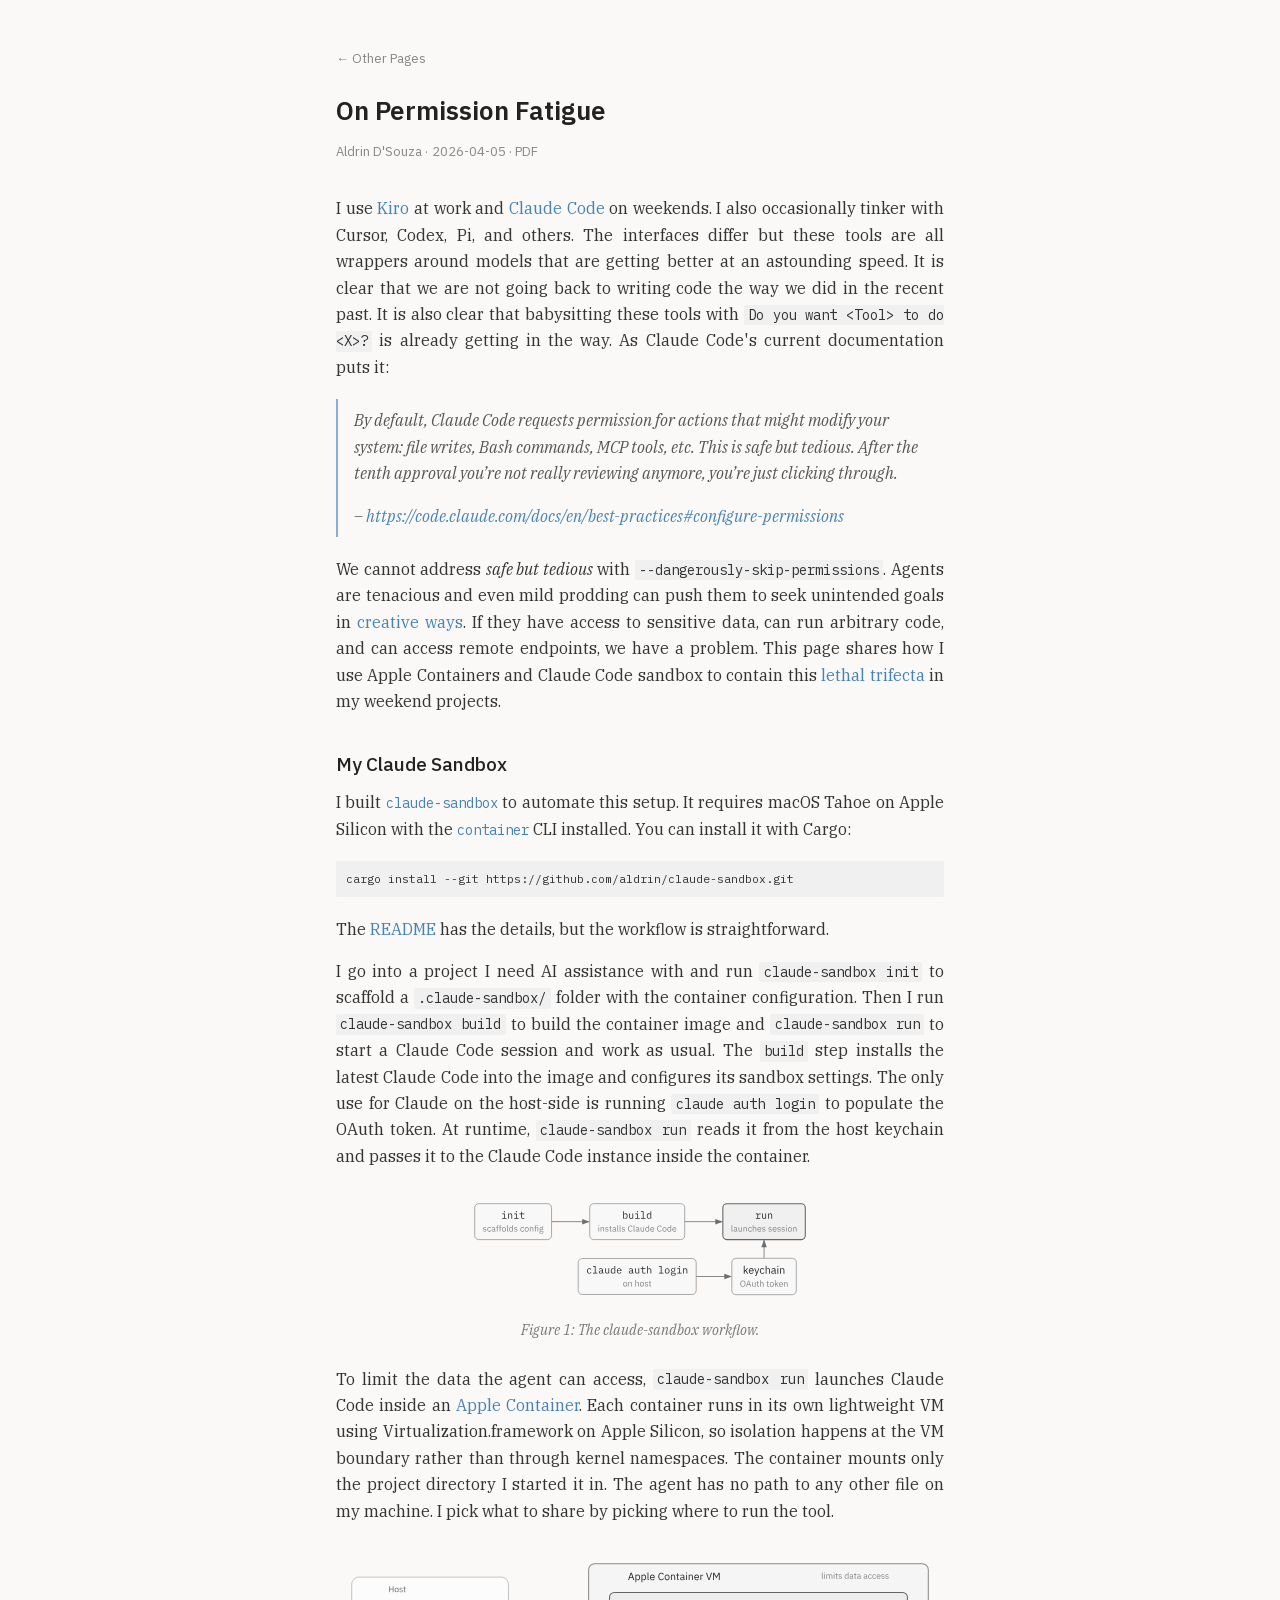
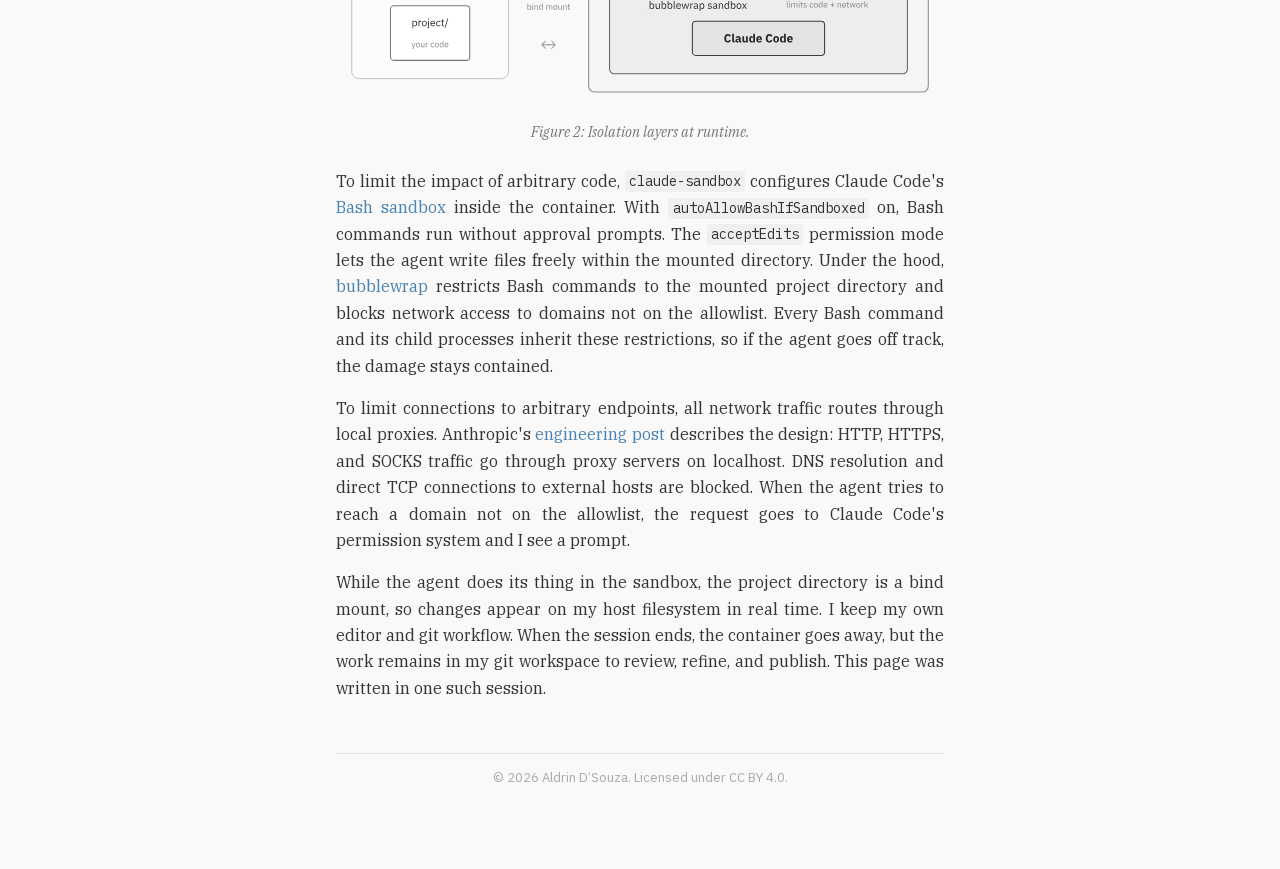
==== docs/sandbox.html @ 7e5d8ed5 "Add "On Permission Fatigue" article   Describes how claude-sandbox uses Apple Containers and   Claud" ====
<!DOCTYPE html>
<html xmlns="http://www.w3.org/1999/xhtml" lang="en" xml:lang="en">
<head>
  <meta charset="utf-8" />
  <meta name="generator" content="pandoc" />
  <meta name="viewport" content="width=device-width, initial-scale=1.0, user-scalable=yes" />
  <meta name="author" content="Aldrin D'Souza" />
  <title>On Permission Fatigue</title>
  <style>
    /* Default styles provided by pandoc.
    ** See https://pandoc.org/MANUAL.html#variables-for-html for config info.
    */
    span.smallcaps{font-variant: small-caps;}
    div.columns{display: flex; gap: min(4vw, 1.5em);}
    div.column{flex: auto; overflow-x: auto;}
    div.hanging-indent{margin-left: 1.5em; text-indent: -1.5em;}
    /* The extra [class] is a hack that increases specificity enough to
       override a similar rule in reveal.js */
    ul.task-list[class]{list-style: none;}
    ul.task-list li input[type="checkbox"] {
      font-size: inherit;
      width: 0.8em;
      margin: 0 0.8em 0.2em -1.6em;
      vertical-align: middle;
    }
    .display.math{display: block; text-align: center; margin: 0.5rem auto;}
    /* CSS for syntax highlighting */
    html { -webkit-text-size-adjust: 100%; }
    pre > code.sourceCode { white-space: pre; position: relative; }
    pre > code.sourceCode > span { display: inline-block; line-height: 1.25; }
    pre > code.sourceCode > span:empty { height: 1.2em; }
    .sourceCode { overflow: visible; }
    code.sourceCode > span { color: inherit; text-decoration: inherit; }
    div.sourceCode { margin: 1em 0; }
    pre.sourceCode { margin: 0; }
    @media screen {
    div.sourceCode { overflow: auto; }
    }
    @media print {
    pre > code.sourceCode { white-space: pre-wrap; }
    pre > code.sourceCode > span { text-indent: -5em; padding-left: 5em; }
    }
    pre.numberSource code
      { counter-reset: source-line 0; }
    pre.numberSource code > span
      { position: relative; left: -4em; counter-increment: source-line; }
    pre.numberSource code > span > a:first-child::before
      { content: counter(source-line);
        position: relative; left: -1em; text-align: right; vertical-align: baseline;
        border: none; display: inline-block;
        -webkit-touch-callout: none; -webkit-user-select: none;
        -khtml-user-select: none; -moz-user-select: none;
        -ms-user-select: none; user-select: none;
        padding: 0 4px; width: 4em;
      }
    pre.numberSource { margin-left: 3em;  padding-left: 4px; }
    div.sourceCode
      {   }
    @media screen {
    pre > code.sourceCode > span > a:first-child::before { text-decoration: underline; }
    }
    code span.al { font-weight: bold; } /* Alert */
    code span.an { font-style: italic; } /* Annotation */
    code span.cf { font-weight: bold; } /* ControlFlow */
    code span.co { font-style: italic; } /* Comment */
    code span.cv { font-style: italic; } /* CommentVar */
    code span.do { font-style: italic; } /* Documentation */
    code span.dt { text-decoration: underline; } /* DataType */
    code span.er { font-weight: bold; } /* Error */
    code span.in { font-style: italic; } /* Information */
    code span.kw { font-weight: bold; } /* Keyword */
    code span.pp { font-weight: bold; } /* Preprocessor */
    code span.wa { font-style: italic; } /* Warning */
  </style>
  <link rel="stylesheet" href="document.css" />
</head>
<body>
<nav class="home"><a href="index.html">← Other Pages</a></nav>
<header id="title-block-header">
<h1 class="title">On Permission Fatigue</h1>
<p class="author">Aldrin D'Souza</p>
<p class="date">2026-04-05 &middot; <a href="sandbox.pdf">PDF</a></p>
</header>
<p>I use <a href="https://kiro.dev/cli/">Kiro</a> at work and <a
href="https://code.claude.com/docs/en/overview">Claude Code</a> on
weekends. I also occasionally tinker with Cursor, Codex, Pi, and others.
The interfaces differ but these tools are all wrappers around models
that are getting better at an astounding speed. It is clear that we are
not going back to writing code the way we did in the recent past. It is
also clear that babysitting these tools with <code
class="verbatim">Do you want &lt;Tool&gt; to do &lt;X&gt;?</code> is
already getting in the way. As Claude Code's current documentation puts
it:</p>
<blockquote>
<p>By default, Claude Code requests permission for actions that might
modify your system: file writes, Bash commands, MCP tools, etc. This is
safe but tedious. After the tenth approval you’re not really reviewing
anymore, you’re just clicking through.</p>
<p>– <a
href="https://code.claude.com/docs/en/best-practices#configure-permissions">https://code.claude.com/docs/en/best-practices#configure-permissions</a></p>
</blockquote>
<p>We cannot address <em>safe but tedious</em> with <code
class="verbatim">--dangerously-skip-permissions</code>. Agents are
tenacious and even mild prodding can push them to seek unintended goals
in <a
href="https://ona.com/stories/how-claude-code-escapes-its-own-denylist-and-sandbox">creative
ways</a>. If they have access to sensitive data, can run arbitrary code,
and can access remote endpoints, we have a problem. This page shares how
I use Apple Containers and Claude Code sandbox to contain this <a
href="https://simonwillison.net/2025/Jun/16/the-lethal-trifect/">lethal
trifecta</a> in my weekend projects.</p>
<h1 id="my-claude-sandbox">My Claude Sandbox</h1>
<p>I built <a href="https://github.com/aldrin/claude-sandbox"><code
class="verbatim">claude-sandbox</code></a> to automate this setup. It
requires macOS Tahoe on Apple Silicon with the <a
href="https://github.com/apple/container"><code
class="verbatim">container</code></a> CLI installed. You can install it
with Cargo:</p>
<div class="sourceCode" id="cb1" data-org-language="sh"><pre
class="sourceCode bash"><code class="sourceCode bash"><span id="cb1-1"><a href="#cb1-1" aria-hidden="true" tabindex="-1"></a><span class="ex">cargo</span> install <span class="at">--git</span> https://github.com/aldrin/claude-sandbox.git</span></code></pre></div>
<p>The <a
href="https://github.com/aldrin/claude-sandbox/blob/main/README.md">README</a>
has the details, but the workflow is straightforward.</p>
<p>I go into a project I need AI assistance with and run <code
class="verbatim">claude-sandbox init</code> to scaffold a <code
class="verbatim">.claude-sandbox/</code> folder with the container
configuration. Then I run <code
class="verbatim">claude-sandbox build</code> to build the container
image and <code class="verbatim">claude-sandbox run</code> to start a
Claude Code session and work as usual. The <code
class="verbatim">build</code> step installs the latest Claude Code into
the image and configures its sandbox settings. The only use for Claude
on the host-side is running <code
class="verbatim">claude auth login</code> to populate the OAuth token.
At runtime, <code class="verbatim">claude-sandbox run</code> reads it
from the host keychain and passes it to the Claude Code instance inside
the container.</p>
<figure id="fig-sandbox">
<svg class="typst-doc" viewBox="0 0 263.9849999055118 84.29300018897636" width="263.9849999055118pt" height="84.29300018897636pt" xmlns="http://www.w3.org/2000/svg" xmlns:xlink="http://www.w3.org/1999/xlink" xmlns:h5="http://www.w3.org/1999/xhtml">
    <g>
        <g class="typst-group" transform="matrix(1 0 0 1 8 8)">
            <g>
                <g class="typst-group">
                    <g>
                        <path class="typst-shape" fill="none" stroke="#6e6e6e" stroke-width="0.6" stroke-linecap="round" stroke-linejoin="miter" stroke-miterlimit="4" transform="matrix(1 0 0 1 57.64950000000002 13.486000094488176)" d="M 0 0h 27.74911 "/>
                        <path class="typst-shape" fill="#6e6e6e" fill-rule="nonzero" transform="matrix(1 0 0 1 80.63759307242539 11.43387881687735)" d="M 0 0m 0 4.1042423 l 5.6381564 -2.0521212 l -5.6381564 -2.0521212 "/>
                        <path class="typst-shape" fill="none" stroke="#6e6e6e" stroke-width="0.6" stroke-linecap="round" stroke-linejoin="miter" stroke-miterlimit="4" transform="matrix(1 0 0 1 157.52324979527555 13.486000094488196)" d="M 0 0h 27.74911 "/>
                        <path class="typst-shape" fill="#6e6e6e" fill-rule="nonzero" transform="matrix(1 0 0 1 180.51134340313402 11.43387881687735)" d="M 0 0m 0 4.1042423 l 5.6381564 -2.0521212 l -5.6381564 -2.0521212 "/>
                        <path class="typst-shape" fill="none" stroke="#6e6e6e" stroke-width="0.6" stroke-linecap="round" stroke-linejoin="miter" stroke-miterlimit="4" transform="matrix(1 0 0 1 166.1494997952756 54.63250009448819)" d="M 0 0h 25.86986 "/>
                        <path class="typst-shape" fill="#6e6e6e" fill-rule="nonzero" transform="matrix(1 0 0 1 187.25834321415766 52.580379005853715)" d="M 0 0m 0 4.1042423 l 5.6381564 -2.0521212 l -5.6381564 -2.0521212 "/>
                        <path class="typst-shape" fill="none" stroke="#6e6e6e" stroke-width="0.6" stroke-linecap="round" stroke-linejoin="miter" stroke-miterlimit="4" transform="matrix(1 0 0 1 217.06724985826764 27.849141320048922)" d="M 0 0m 0 13.122859 v -13.122859 "/>
                        <path class="typst-shape" fill="#6e6e6e" fill-rule="nonzero" transform="matrix(1 0 0 1 215.01512872238914 26.971999968503937)" d="M 0 0m 4.1042423 5.6381564 l -2.0521212 -5.6381564 l -2.0521212 5.6381564 "/>
                        <path class="typst-shape" fill="#f8f8f8" fill-rule="nonzero" stroke="#969696" stroke-width="0.6" stroke-linecap="butt" stroke-linejoin="miter" stroke-miterlimit="4" d="M 0 0m 3 0 c -1.655352 0 -3 1.344648 -3 3 v 20.972 c 0 1.6553516 1.344648 3 3 3 h 51.6495 c 1.6553497 0 3 -1.3446484 3 -3 v -20.972 c 0 -1.655352 -1.3446503 -3 -3 -3 h -51.6495 Z "/>
                        <path class="typst-shape" fill="none" transform="matrix(1 0 0 1 5.999999858217714 6.000000094488191)" d="M 0 0h 45.6495 v 14.972 h -45.6495 v -14.972 Z "/>
                        <g class="typst-group">
                            <g>
                                <g class="typst-group" transform="matrix(1 0 0 1 5.999999811023626 6.0000000787401575)">
                                    <g>
                                        <g class="typst-group">
                                            <g>
                                                <g class="typst-text" transform="matrix(1 0 0 -1 13.824750000050004 5.234999999999999)">
                                                    <use xlink:href="#gFD8D2622F7FBF0C1D8D97ADA269E45D1" x="0" y="0" fill="#282828" fill-rule="nonzero"/>
                                                    <use xlink:href="#g520B43D4694844383DB5EA4F2F705B8B" x="4.5" y="0" fill="#282828" fill-rule="nonzero"/>
                                                    <use xlink:href="#gFD8D2622F7FBF0C1D8D97ADA269E45D1" x="9" y="0" fill="#282828" fill-rule="nonzero"/>
                                                    <use xlink:href="#gC758B362D3DBC249CF6976D613A80B22" x="13.5" y="0" fill="#282828" fill-rule="nonzero"/>
                                                </g>
                                                <g class="typst-text" transform="matrix(1 0 0 -1 0.00000000005000072447069752 14.972)">
                                                    <use xlink:href="#gE9206C7D70CFFE91CB9BD24DA5DE8E54" x="0" y="0" fill="#828282" fill-rule="nonzero"/>
                                                    <use xlink:href="#g6858126C1BF924C6FCB85C395673CFC2" x="3.1655" y="0" fill="#828282" fill-rule="nonzero"/>
                                                    <use xlink:href="#g7D08D00B5A1AEA7405CF4A57B1AF0D6" x="6.4350000000000005" y="0" fill="#828282" fill-rule="nonzero"/>
                                                    <use xlink:href="#gD32F060A6786D724C2A94F1169658DF1" x="9.906" y="0" fill="#828282" fill-rule="nonzero"/>
                                                    <use xlink:href="#gD32F060A6786D724C2A94F1169658DF1" x="12.012" y="0" fill="#828282" fill-rule="nonzero"/>
                                                    <use xlink:href="#g2E08516265C1D158B87015C27D17B795" x="14.092" y="0" fill="#828282" fill-rule="nonzero"/>
                                                    <use xlink:href="#g16C911DD303C6ADF6619942E9F2B7402" x="17.732" y="0" fill="#828282" fill-rule="nonzero"/>
                                                    <use xlink:href="#g4238BC7147DC41EC5261F1F3C5EAF5E2" x="19.5" y="0" fill="#828282" fill-rule="nonzero"/>
                                                    <use xlink:href="#gE9206C7D70CFFE91CB9BD24DA5DE8E54" x="23.27" y="0" fill="#828282" fill-rule="nonzero"/>
                                                    <use xlink:href="#g6858126C1BF924C6FCB85C395673CFC2" x="27.9695" y="0" fill="#828282" fill-rule="nonzero"/>
                                                    <use xlink:href="#g2E08516265C1D158B87015C27D17B795" x="31.2" y="0" fill="#828282" fill-rule="nonzero"/>
                                                    <use xlink:href="#g253171C4B97E895C1D312EA1CCE9E62B" x="34.839999999999996" y="0" fill="#828282" fill-rule="nonzero"/>
                                                    <use xlink:href="#g1F0BF0DB5E63BEC95E96BD722750625E" x="38.532" y="0" fill="#828282" fill-rule="nonzero"/>
                                                    <use xlink:href="#g8F15CC47676C930DC76D93D63FF210CE" x="42.217499999999994" y="0" fill="#828282" fill-rule="nonzero"/>
                                                </g>
                                            </g>
                                        </g>
                                    </g>
                                </g>
                            </g>
                        </g>
                        <path class="typst-shape" fill="#f8f8f8" fill-rule="nonzero" stroke="#969696" stroke-width="0.6" stroke-linecap="butt" stroke-linejoin="miter" stroke-miterlimit="4" transform="matrix(1 0 0 1 86.27574979527557 0)" d="M 0 0m 3 0 c -1.655352 0 -3 1.344648 -3 3 v 20.972 c 0 1.6553516 1.344648 3 3 3 h 65.2475 c 1.6553574 0 3 -1.3446484 3 -3 v -20.972 c 0 -1.655352 -1.3446426 -3 -3 -3 h -65.2475 Z "/>
                        <path class="typst-shape" fill="none" transform="matrix(1 0 0 1 92.27574985821772 6.000000094488191)" d="M 0 0h 59.2475 v 14.972 h -59.2475 v -14.972 Z "/>
                        <g class="typst-group">
                            <g>
                                <g class="typst-group" transform="matrix(1 0 0 1 92.27574984251967 6.0000000787401575)">
                                    <g>
                                        <g class="typst-group">
                                            <g>
                                                <g class="typst-text" transform="matrix(1 0 0 -1 18.37375000005 5.234999999999999)">
                                                    <use xlink:href="#gB304CA45ECFB5C3CD98C3CE1AC6BE988" x="0" y="0" fill="#282828" fill-rule="nonzero"/>
                                                    <use xlink:href="#g62217D8527BF7A22C81092661E2DAB9B" x="4.5" y="0" fill="#282828" fill-rule="nonzero"/>
                                                    <use xlink:href="#gFD8D2622F7FBF0C1D8D97ADA269E45D1" x="9" y="0" fill="#282828" fill-rule="nonzero"/>
                                                    <use xlink:href="#gA69C592C8EB56EF077D32C9E132E852C" x="13.5" y="0" fill="#282828" fill-rule="nonzero"/>
                                                    <use xlink:href="#g3D7A103CE54D56994C3A25AAE206008D" x="18" y="0" fill="#282828" fill-rule="nonzero"/>
                                                </g>
                                                <g class="typst-text" transform="matrix(1 0 0 -1 0.00000000005000072447069752 14.972)">
                                                    <use xlink:href="#g252AFC9C8B5B907EA1B4BBC7E95E377C" x="0" y="0" fill="#828282" fill-rule="nonzero"/>
                                                    <use xlink:href="#g253171C4B97E895C1D312EA1CCE9E62B" x="1.625" y="0" fill="#828282" fill-rule="nonzero"/>
                                                    <use xlink:href="#gE9206C7D70CFFE91CB9BD24DA5DE8E54" x="5.317" y="0" fill="#828282" fill-rule="nonzero"/>
                                                    <use xlink:href="#g9B6C96D8C9A8C2BAD44F2C10AE682800" x="8.437000000000001" y="0" fill="#828282" fill-rule="nonzero"/>
                                                    <use xlink:href="#g7D08D00B5A1AEA7405CF4A57B1AF0D6" x="10.7185" y="0" fill="#828282" fill-rule="nonzero"/>
                                                    <use xlink:href="#g16C911DD303C6ADF6619942E9F2B7402" x="14.1895" y="0" fill="#828282" fill-rule="nonzero"/>
                                                    <use xlink:href="#g16C911DD303C6ADF6619942E9F2B7402" x="15.925" y="0" fill="#828282" fill-rule="nonzero"/>
                                                    <use xlink:href="#gE9206C7D70CFFE91CB9BD24DA5DE8E54" x="17.693" y="0" fill="#828282" fill-rule="nonzero"/>
                                                    <use xlink:href="#gE041DFC08D1079EC1F5ADC79F61CB84D" x="22.392500000000002" y="0" fill="#828282" fill-rule="nonzero"/>
                                                    <use xlink:href="#g16C911DD303C6ADF6619942E9F2B7402" x="26.429000000000002" y="0" fill="#828282" fill-rule="nonzero"/>
                                                    <use xlink:href="#g7D08D00B5A1AEA7405CF4A57B1AF0D6" x="28.197000000000003" y="0" fill="#828282" fill-rule="nonzero"/>
                                                    <use xlink:href="#g5DBE7A678BCF78A57560E2443D9686FF" x="31.668000000000003" y="0" fill="#828282" fill-rule="nonzero"/>
                                                    <use xlink:href="#g4238BC7147DC41EC5261F1F3C5EAF5E2" x="35.36" y="0" fill="#828282" fill-rule="nonzero"/>
                                                    <use xlink:href="#gD39E8175455FB3779D420DADCDAA3FEF" x="39.129999999999995" y="0" fill="#828282" fill-rule="nonzero"/>
                                                    <use xlink:href="#gE041DFC08D1079EC1F5ADC79F61CB84D" x="44.232499999999995" y="0" fill="#828282" fill-rule="nonzero"/>
                                                    <use xlink:href="#g2E08516265C1D158B87015C27D17B795" x="48.26899999999999" y="0" fill="#828282" fill-rule="nonzero"/>
                                                    <use xlink:href="#g4238BC7147DC41EC5261F1F3C5EAF5E2" x="51.90899999999999" y="0" fill="#828282" fill-rule="nonzero"/>
                                                    <use xlink:href="#gD39E8175455FB3779D420DADCDAA3FEF" x="55.67899999999999" y="0" fill="#828282" fill-rule="nonzero"/>
                                                </g>
                                            </g>
                                        </g>
                                    </g>
                                </g>
                            </g>
                        </g>
                        <path class="typst-shape" fill="#f0f0f0" fill-rule="nonzero" stroke="#646464" stroke-width="0.8" stroke-linecap="butt" stroke-linejoin="miter" stroke-miterlimit="4" transform="matrix(1 0 0 1 186.1494999055118 0)" d="M 0 0m 3 0 c -1.655352 0 -3 1.344648 -3 3 v 20.972 c 0 1.6553516 1.344648 3 3 3 h 55.8355 c 1.6553535 0 3 -1.3446484 3 -3 v -20.972 c 0 -1.655352 -1.3446465 -3 -3 -3 h -55.8355 Z "/>
                        <path class="typst-shape" fill="none" transform="matrix(1 0 0 1 192.14949985821767 6.000000094488191)" d="M 0 0h 49.8355 v 14.972 h -49.8355 v -14.972 Z "/>
                        <g class="typst-group">
                            <g>
                                <g class="typst-group" transform="matrix(1 0 0 1 192.14949977952753 6.0000000787401575)">
                                    <g>
                                        <g class="typst-group">
                                            <g>
                                                <g class="typst-text" transform="matrix(1 0 0 -1 18.16775000005 5.234999999999999)">
                                                    <use xlink:href="#g9413332249BB91543DAB9B5FB04D5BC" x="0" y="0" fill="#282828" fill-rule="nonzero"/>
                                                    <use xlink:href="#g62217D8527BF7A22C81092661E2DAB9B" x="4.5" y="0" fill="#282828" fill-rule="nonzero"/>
                                                    <use xlink:href="#g520B43D4694844383DB5EA4F2F705B8B" x="9" y="0" fill="#282828" fill-rule="nonzero"/>
                                                </g>
                                                <g class="typst-text" transform="matrix(1 0 0 -1 0.00000000005000072447069752 14.972)">
                                                    <use xlink:href="#g16C911DD303C6ADF6619942E9F2B7402" x="0" y="0" fill="#828282" fill-rule="nonzero"/>
                                                    <use xlink:href="#g7D08D00B5A1AEA7405CF4A57B1AF0D6" x="1.7680000000000002" y="0" fill="#828282" fill-rule="nonzero"/>
                                                    <use xlink:href="#g5DBE7A678BCF78A57560E2443D9686FF" x="5.239000000000001" y="0" fill="#828282" fill-rule="nonzero"/>
                                                    <use xlink:href="#g253171C4B97E895C1D312EA1CCE9E62B" x="8.931000000000001" y="0" fill="#828282" fill-rule="nonzero"/>
                                                    <use xlink:href="#g6858126C1BF924C6FCB85C395673CFC2" x="12.623000000000001" y="0" fill="#828282" fill-rule="nonzero"/>
                                                    <use xlink:href="#g5A6D8768EF18362E1F4AD3EEBCB1BD6F" x="15.892500000000002" y="0" fill="#828282" fill-rule="nonzero"/>
                                                    <use xlink:href="#gD39E8175455FB3779D420DADCDAA3FEF" x="19.584500000000002" y="0" fill="#828282" fill-rule="nonzero"/>
                                                    <use xlink:href="#gE9206C7D70CFFE91CB9BD24DA5DE8E54" x="23.153000000000002" y="0" fill="#828282" fill-rule="nonzero"/>
                                                    <use xlink:href="#gE9206C7D70CFFE91CB9BD24DA5DE8E54" x="27.852500000000003" y="0" fill="#828282" fill-rule="nonzero"/>
                                                    <use xlink:href="#gD39E8175455FB3779D420DADCDAA3FEF" x="31.018000000000004" y="0" fill="#828282" fill-rule="nonzero"/>
                                                    <use xlink:href="#gE9206C7D70CFFE91CB9BD24DA5DE8E54" x="34.58650000000001" y="0" fill="#828282" fill-rule="nonzero"/>
                                                    <use xlink:href="#gE9206C7D70CFFE91CB9BD24DA5DE8E54" x="37.71300000000001" y="0" fill="#828282" fill-rule="nonzero"/>
                                                    <use xlink:href="#g252AFC9C8B5B907EA1B4BBC7E95E377C" x="40.87850000000001" y="0" fill="#828282" fill-rule="nonzero"/>
                                                    <use xlink:href="#g2E08516265C1D158B87015C27D17B795" x="42.50350000000001" y="0" fill="#828282" fill-rule="nonzero"/>
                                                    <use xlink:href="#g253171C4B97E895C1D312EA1CCE9E62B" x="46.14350000000001" y="0" fill="#828282" fill-rule="nonzero"/>
                                                </g>
                                            </g>
                                        </g>
                                    </g>
                                </g>
                            </g>
                        </g>
                        <path class="typst-shape" fill="#f8f8f8" fill-rule="nonzero" stroke="#969696" stroke-width="0.6" stroke-linecap="butt" stroke-linejoin="miter" stroke-miterlimit="4" transform="matrix(1 0 0 1 77.64949979527559 41.146500188976376)" d="M 0 0m 3 0 c -1.655352 0 -3 1.344648 -3 3 v 20.972 c 0 1.6553516 1.344648 3 3 3 h 82.5 c 1.6553497 0 3 -1.3446484 3 -3 v -20.972 c 0 -1.655352 -1.3446503 -3 -3 -3 h -82.5 Z "/>
                        <path class="typst-shape" fill="none" transform="matrix(1 0 0 1 83.64949985821771 47.14650009448819)" d="M 0 0h 76.5 v 14.972 h -76.5 v -14.972 Z "/>
                        <g class="typst-group">
                            <g>
                                <g class="typst-group" transform="matrix(1 0 0 1 83.64949971653542 47.146500078740154)">
                                    <g>
                                        <g class="typst-group">
                                            <g>
                                                <g class="typst-text" transform="matrix(1 0 0 -1 0.00000000005000072447069752 5.234999999999999)">
                                                    <use xlink:href="#gDE7F0EB61AEC8EBC6B66FB06BC2534CB" x="0" y="0" fill="#282828" fill-rule="nonzero"/>
                                                    <use xlink:href="#gA69C592C8EB56EF077D32C9E132E852C" x="4.5" y="0" fill="#282828" fill-rule="nonzero"/>
                                                    <use xlink:href="#gBAA0FB0D3688A6054ECACEEFE4D7DC93" x="9" y="0" fill="#282828" fill-rule="nonzero"/>
                                                    <use xlink:href="#g62217D8527BF7A22C81092661E2DAB9B" x="13.5" y="0" fill="#282828" fill-rule="nonzero"/>
                                                    <use xlink:href="#g3D7A103CE54D56994C3A25AAE206008D" x="18" y="0" fill="#282828" fill-rule="nonzero"/>
                                                    <use xlink:href="#gD3EF1FDDE5B0CB043E698C4D6A6F481F" x="22.5" y="0" fill="#282828" fill-rule="nonzero"/>
                                                    <use xlink:href="#gBAA0FB0D3688A6054ECACEEFE4D7DC93" x="31.5" y="0" fill="#282828" fill-rule="nonzero"/>
                                                    <use xlink:href="#g62217D8527BF7A22C81092661E2DAB9B" x="36" y="0" fill="#282828" fill-rule="nonzero"/>
                                                    <use xlink:href="#gC758B362D3DBC249CF6976D613A80B22" x="40.5" y="0" fill="#282828" fill-rule="nonzero"/>
                                                    <use xlink:href="#g15200B997260D77FFB9E22245BD096CE" x="45" y="0" fill="#282828" fill-rule="nonzero"/>
                                                    <use xlink:href="#gA69C592C8EB56EF077D32C9E132E852C" x="54" y="0" fill="#282828" fill-rule="nonzero"/>
                                                    <use xlink:href="#g27FD411428E89D4AECFDB25EBBE556B1" x="58.5" y="0" fill="#282828" fill-rule="nonzero"/>
                                                    <use xlink:href="#gF265DCD0C52A316BACCBBD51B865C2ED" x="63" y="0" fill="#282828" fill-rule="nonzero"/>
                                                    <use xlink:href="#gFD8D2622F7FBF0C1D8D97ADA269E45D1" x="67.5" y="0" fill="#282828" fill-rule="nonzero"/>
                                                    <use xlink:href="#g520B43D4694844383DB5EA4F2F705B8B" x="72" y="0" fill="#282828" fill-rule="nonzero"/>
                                                </g>
                                                <g class="typst-text" transform="matrix(1 0 0 -1 27.450250000049998 14.972)">
                                                    <use xlink:href="#g2E08516265C1D158B87015C27D17B795" x="0" y="0" fill="#828282" fill-rule="nonzero"/>
                                                    <use xlink:href="#g253171C4B97E895C1D312EA1CCE9E62B" x="3.64" y="0" fill="#828282" fill-rule="nonzero"/>
                                                    <use xlink:href="#g5A6D8768EF18362E1F4AD3EEBCB1BD6F" x="8.866" y="0" fill="#828282" fill-rule="nonzero"/>
                                                    <use xlink:href="#g2E08516265C1D158B87015C27D17B795" x="12.558" y="0" fill="#828282" fill-rule="nonzero"/>
                                                    <use xlink:href="#gE9206C7D70CFFE91CB9BD24DA5DE8E54" x="16.198" y="0" fill="#828282" fill-rule="nonzero"/>
                                                    <use xlink:href="#g9B6C96D8C9A8C2BAD44F2C10AE682800" x="19.318" y="0" fill="#828282" fill-rule="nonzero"/>
                                                </g>
                                            </g>
                                        </g>
                                    </g>
                                </g>
                            </g>
                        </g>
                        <path class="typst-shape" fill="#f8f8f8" fill-rule="nonzero" stroke="#969696" stroke-width="0.6" stroke-linecap="butt" stroke-linejoin="miter" stroke-miterlimit="4" transform="matrix(1 0 0 1 192.89649990551183 40.972000188976374)" d="M 0 0m 3 0 c -1.655352 0 -3 1.344648 -3 3 v 21.321 c 0 1.6553535 1.344648 3 3 3 h 42.3415 c 1.6553535 0 3 -1.3446465 3 -3 v -21.321 c 0 -1.655352 -1.3446465 -3 -3 -3 h -42.3415 Z "/>
                        <path class="typst-shape" fill="none" transform="matrix(1 0 0 1 198.89649985821768 46.97200009448819)" d="M 0 0h 36.3415 v 15.321 h -36.3415 v -15.321 Z "/>
                        <g class="typst-group">
                            <g>
                                <g class="typst-group" transform="matrix(1 0 0 1 198.89649973228344 46.971999999999994)">
                                    <g>
                                        <g class="typst-group">
                                            <g>
                                                <g class="typst-text" transform="matrix(1 0 0 -1 2.286750000050004 5.584)">
                                                    <use xlink:href="#gDD4E7E25E505377A935D7AEE851F4D4E" x="0" y="0" fill="#282828" fill-rule="nonzero"/>
                                                    <use xlink:href="#gF971165F80302051E92654D0E14D5682" x="4.08" y="0" fill="#282828" fill-rule="nonzero"/>
                                                    <use xlink:href="#g882E040F1A1D688B0CFBE2B83A482D6E" x="8.432" y="0" fill="#282828" fill-rule="nonzero"/>
                                                    <use xlink:href="#g3438A4948E09A38DB689A47D0E602131" x="12.384" y="0" fill="#282828" fill-rule="nonzero"/>
                                                    <use xlink:href="#g21F5D6490A8DEB0B9A21DB1405BB6FF5" x="16.408" y="0" fill="#282828" fill-rule="nonzero"/>
                                                    <use xlink:href="#g2B06ABBBD655974A95C21762E817752B" x="20.952" y="0" fill="#282828" fill-rule="nonzero"/>
                                                    <use xlink:href="#gC9C864E91DB4208DE4DFAECD0BAFEB5B" x="25.224000000000004" y="0" fill="#282828" fill-rule="nonzero"/>
                                                    <use xlink:href="#gA22D2C79765F829DA1E452AE6174F2CB" x="27.224000000000004" y="0" fill="#282828" fill-rule="nonzero"/>
                                                </g>
                                                <g class="typst-text" transform="matrix(1 0 0 -1 0.00000000005000072447069752 15.320999999999998)">
                                                    <use xlink:href="#gF10F19796AE5D8A4DACEEBDD0B819386" x="0" y="0" fill="#828282" fill-rule="nonzero"/>
                                                    <use xlink:href="#g9B23A82CEAC01C3969FA4548C680B0D5" x="4.5045" y="0" fill="#828282" fill-rule="nonzero"/>
                                                    <use xlink:href="#g5DBE7A678BCF78A57560E2443D9686FF" x="8.671" y="0" fill="#828282" fill-rule="nonzero"/>
                                                    <use xlink:href="#g9B6C96D8C9A8C2BAD44F2C10AE682800" x="12.363" y="0" fill="#828282" fill-rule="nonzero"/>
                                                    <use xlink:href="#g5A6D8768EF18362E1F4AD3EEBCB1BD6F" x="14.644499999999999" y="0" fill="#828282" fill-rule="nonzero"/>
                                                    <use xlink:href="#g9B6C96D8C9A8C2BAD44F2C10AE682800" x="19.870499999999996" y="0" fill="#828282" fill-rule="nonzero"/>
                                                    <use xlink:href="#g2E08516265C1D158B87015C27D17B795" x="22.125999999999998" y="0" fill="#828282" fill-rule="nonzero"/>
                                                    <use xlink:href="#g7B08382E5CAAD2E94CDA12635B3B02E5" x="25.766" y="0" fill="#828282" fill-rule="nonzero"/>
                                                    <use xlink:href="#gD39E8175455FB3779D420DADCDAA3FEF" x="29.081" y="0" fill="#828282" fill-rule="nonzero"/>
                                                    <use xlink:href="#g253171C4B97E895C1D312EA1CCE9E62B" x="32.6495" y="0" fill="#828282" fill-rule="nonzero"/>
                                                </g>
                                            </g>
                                        </g>
                                    </g>
                                </g>
                            </g>
                        </g>
                    </g>
                </g>
            </g>
        </g>
    </g>
    <defs id="glyph">
        <symbol id="gFD8D2622F7FBF0C1D8D97ADA269E45D1" overflow="visible">
            <path d="M 0 0m 2.49 4.725 q -0.26250005 0 -0.36750007 0.10874987 q -0.10500002 0.10875034 -0.10500002 0.2737503 v 0.119999886 q 0 0.16499996 0.10500002 0.27374983 q 0.10500002 0.10874987 0.36750007 0.10874987 q 0.26250005 0 0.36749983 -0.10874987 q 0.10500002 -0.10874987 0.10500002 -0.27374983 v -0.119999886 q 0 -0.16499996 -0.10500002 -0.2737503 q -0.10499978 -0.10874987 -0.36749983 -0.10874987 Z m -1.695 -4.215 h 1.3950001 v 2.85 h -1.3950001 v 0.51 h 1.995 v -3.36 h 1.3049998 v -0.51 h -3.2999997 v 0.51 Z "/>
        </symbol>
        <symbol id="g520B43D4694844383DB5EA4F2F705B8B" overflow="visible">
            <path d="M 0 0m 0.73499995 0 v 3.87 h 0.59999996 v -0.6299999 h 0.03000009 q 0.059999943 0.14249992 0.14999998 0.27374983 q 0.09000003 0.13125014 0.22124994 0.22874999 q 0.13125002 0.097500086 0.31124997 0.15750003 q 0.18000007 0.059999943 0.42000008 0.059999943 q 0.6075001 0 0.9749999 -0.38624978 q 0.36750007 -0.38625002 0.36750007 -1.0912502 v -2.4824998 h -0.5999999 v 2.3775 q 0 0.5324998 -0.23250008 0.79125 q -0.23250008 0.25874996 -0.6825001 0.25874996 q -0.17999983 0 -0.35249984 -0.045000076 q -0.17250001 -0.045000076 -0.3075 -0.13499999 q -0.13499999 -0.089999914 -0.21749997 -0.23250008 q -0.0825001 -0.14249992 -0.0825001 -0.32999992 v -2.685 h -0.59999996 Z "/>
        </symbol>
        <symbol id="gC758B362D3DBC249CF6976D613A80B22" overflow="visible">
            <path d="M 0 0m 2.4375 0 q -0.4425 0 -0.64875007 0.24749999 q -0.20624995 0.24749999 -0.20624995 0.6375 v 2.475 h -1.29 v 0.51 h 0.9599999 q 0.19500005 0 0.27375007 0.07875013 q 0.078750014 0.07874966 0.078750014 0.27374983 v 1.0124998 h 0.57749987 v -1.3649998 h 1.7625 v -0.51 h -1.7625 v -2.85 h 1.7625 v -0.51 h -1.5074999 Z "/>
        </symbol>
        <symbol id="gE9206C7D70CFFE91CB9BD24DA5DE8E54" overflow="visible">
            <path d="M 0 0m 1.5600001 -0.078 q -0.46800005 0 -0.78325003 0.17875001 q -0.31525 0.17875001 -0.54275 0.47775003 l 0.3705 0.29899997 q 0.195 -0.24699998 0.43549997 -0.38024998 q 0.24050009 -0.13325 0.559 -0.13325 q 0.33150005 0 0.5167501 0.143 q 0.18525004 0.143 0.18525004 0.403 q 0 0.195 -0.12674999 0.33475 q -0.12674999 0.13975 -0.45825005 0.19175005 l -0.2665 0.038999915 q -0.23400009 0.03250003 -0.42900002 0.10075009 q -0.19500005 0.06824994 -0.34125006 0.18199992 q -0.14625001 0.11374998 -0.22749999 0.28275013 q -0.08125001 0.16899991 -0.08125001 0.40299988 q 0 0.24699998 0.09100002 0.43225002 q 0.09099999 0.18525004 0.25025 0.30875015 q 0.15924996 0.12349987 0.38024998 0.1852498 q 0.22100008 0.061750174 0.47450006 0.061750174 q 0.4095 0 0.6857499 -0.14300013 q 0.27625012 -0.14299989 0.48425007 -0.39649987 l -0.34450006 -0.31200004 q -0.11049986 0.1559999 -0.3249998 0.2827499 q -0.21450007 0.12674999 -0.5395001 0.12674999 q -0.32500005 0 -0.49074996 -0.13975 q -0.16575009 -0.13975 -0.16575009 -0.38024998 q 0 -0.24699998 0.16575009 -0.35750008 q 0.16574991 -0.11049986 0.47774994 -0.1624999 l 0.26 -0.039000034 q 0.55900013 -0.084499955 0.7930001 -0.32174993 q 0.23399997 -0.23725009 0.23399997 -0.62075007 q 0 -0.4875 -0.33150005 -0.767 q -0.33150005 -0.2795 -0.90999997 -0.2795 Z "/>
        </symbol>
        <symbol id="g6858126C1BF924C6FCB85C395673CFC2" overflow="visible">
            <path d="M 0 0m 1.8005 -0.078 q -0.35099995 0 -0.63049996 0.123500004 q -0.27950007 0.1235 -0.47125006 0.351 q -0.19174999 0.22749999 -0.29250002 0.5525 q -0.10075 0.32500005 -0.10075 0.72800004 q 0 0.40299988 0.10075 0.7279999 q 0.10075003 0.32500005 0.29250002 0.5525 q 0.19174999 0.2275002 0.47125006 0.35100007 q 0.2795 0.12350011 0.63049996 0.12350011 q 0.5005001 0 0.80275 -0.21775007 q 0.30225015 -0.21775007 0.45175004 -0.56875014 l -0.4354999 -0.22099996 q -0.09100008 0.26 -0.29900002 0.40300012 q -0.20800018 0.14299989 -0.5200001 0.14299989 q -0.23399997 0 -0.4095 -0.07474995 q -0.17550004 -0.07474995 -0.29250002 -0.20799994 q -0.116999984 -0.13325 -0.17549998 -0.31850004 q -0.058499992 -0.18525004 -0.058499992 -0.40625 v -0.572 q 0 -0.44200003 0.23724997 -0.72475004 q 0.23724997 -0.28274998 0.69875 -0.28274998 q 0.63049996 0 0.90999997 0.58500004 l 0.3770001 -0.25349998 q -0.16250014 -0.36400002 -0.48425007 -0.57850003 q -0.32174993 -0.21450001 -0.80275 -0.21450001 Z "/>
        </symbol>
        <symbol id="g7D08D00B5A1AEA7405CF4A57B1AF0D6" overflow="visible">
            <path d="M 0 0m 2.99 0 q -0.29250002 0 -0.41925 0.156 q -0.12674999 0.156 -0.15925002 0.39 h -0.03250003 q -0.11049986 -0.312 -0.36399984 -0.468 q -0.2535001 -0.156 -0.60450006 -0.156 q -0.53300005 0 -0.82875 0.273 q -0.29575002 0.273 -0.29575002 0.741 q 0 0.47450006 0.34775 0.72800004 q 0.34775 0.25349998 1.0822501 0.25349998 h 0.66299987 v 0.33150005 q 0 0.35750008 -0.19499993 0.546 q -0.19499993 0.18849993 -0.59799993 0.18849993 q -0.30550003 0 -0.5102501 -0.13649988 q -0.20475 -0.13650012 -0.34125 -0.36400008 l -0.31199998 0.29250002 q 0.1365 0.273 0.43550003 0.46475005 q 0.29900002 0.19175005 0.75399995 0.19175005 q 0.61100006 0 0.9490001 -0.29900002 q 0.33800006 -0.29900002 0.33800006 -0.832 v -1.8460001 h 0.38349986 v -0.455 h -0.29250002 Z m -1.495 0.36400002 q 0.19500005 0 0.35750008 0.04549998 q 0.16250002 0.04550001 0.2794999 0.13 q 0.1170001 0.084500015 0.18200016 0.195 q 0.06499982 0.11050004 0.06499982 0.24050003 v 0.5525 h -0.6889999 q -0.44850004 0 -0.65325 -0.13 q -0.20475006 -0.13 -0.20475006 -0.37699997 v -0.13650006 q 0 -0.24699998 0.17875004 -0.38349998 q 0.17874992 -0.1365 0.48424995 -0.1365 Z "/>
        </symbol>
        <symbol id="gD32F060A6786D724C2A94F1169658DF1" overflow="visible">
            <path d="M 0 0m 0.7345 2.8990002 h -0.546 v 0.45499992 h 0.546 v 0.6760001 q 0 0.35099983 0.18200004 0.5654998 q 0.18199998 0.21449995 0.55249995 0.21449995 h 0.5070001 v -0.45499992 h -0.72150004 v -1.0009999 h 0.72150004 v -0.45499992 h -0.72150004 v -2.8990002 h -0.52000004 v 2.8990002 Z "/>
        </symbol>
        <symbol id="g2E08516265C1D158B87015C27D17B795" overflow="visible">
            <path d="M 0 0m 1.82 -0.078 q -0.33800006 0 -0.61750007 0.123500004 q -0.27949995 0.1235 -0.47774994 0.35424998 q -0.19825006 0.23075002 -0.30875003 0.5525 q -0.11050001 0.32175004 -0.11050001 0.72475004 q 0 0.3965001 0.11050001 0.7214999 q 0.11049998 0.32500005 0.30875003 0.55575013 q 0.19825 0.23075008 0.47774994 0.35424995 q 0.2795 0.12350011 0.61750007 0.12350011 q 0.33799994 0 0.61425006 -0.12350011 q 0.2762499 -0.12349987 0.47775006 -0.35424995 q 0.20149994 -0.23075008 0.3119998 -0.55575013 q 0.1105001 -0.3249998 0.1105001 -0.7214999 q 0 -0.403 -0.1105001 -0.72475004 q -0.11049986 -0.32175 -0.3119998 -0.5525 q -0.20150018 -0.23075 -0.47775006 -0.35424998 q -0.27625012 -0.123500004 -0.61425006 -0.123500004 Z m 0 0.46150002 q 0.4225 0 0.689 0.26000002 q 0.2665 0.26 0.2665 0.79300004 v 0.48099995 q 0 0.533 -0.2665 0.793 q -0.2665 0.26 -0.689 0.26 q -0.4225 0 -0.689 -0.26 q -0.2665 -0.26 -0.2665 -0.793 v -0.48099995 q 0 -0.53300005 0.2665 -0.79300004 q 0.2665 -0.26000002 0.689 -0.26000002 Z "/>
        </symbol>
        <symbol id="g16C911DD303C6ADF6619942E9F2B7402" overflow="visible">
            <path d="M 0 0m 1.105 0 q -0.273 0 -0.41275 0.15275 q -0.13975 0.15275 -0.13975 0.38674998 v 4.2705 h 0.52 v -4.355 h 0.49400008 v -0.455 h -0.46150005 Z "/>
        </symbol>
        <symbol id="g4238BC7147DC41EC5261F1F3C5EAF5E2" overflow="visible">
            <path d="M 0 0m 2.6975 0.546 h -0.026000023 q -0.30550003 -0.624 -0.9814999 -0.624 q -0.31200004 0 -0.5655 0.123500004 q -0.25350004 0.1235 -0.43225002 0.351 q -0.17874998 0.22749999 -0.273 0.5525 q -0.09424999 0.32500005 -0.09424999 0.72800004 q 0 0.40299988 0.09424999 0.7279999 q 0.09425002 0.32500005 0.273 0.5525 q 0.17874998 0.2275002 0.43225002 0.35100007 q 0.25349998 0.12350011 0.5655 0.12350011 q 0.35100007 0 0.60124993 -0.15275002 q 0.2502501 -0.15275002 0.38024998 -0.47125006 h 0.026000023 v 2.0019999 h 0.52 v -4.81 h -0.52 v 0.546 Z m -0.8644999 -0.15599999 q 0.17550004 0 0.33475006 0.04549998 q 0.15925002 0.04550001 0.2762499 0.13325003 q 0.1170001 0.08775002 0.18525004 0.21450001 q 0.06824994 0.12674999 0.06824994 0.28924996 v 1.2480001 q 0 0.13649988 -0.06824994 0.25674987 q -0.06824994 0.12024999 -0.18525004 0.20475006 q -0.116999865 0.084500074 -0.2762499 0.13325 q -0.15925002 0.048749924 -0.33475006 0.048749924 q -0.44200003 0 -0.6955 -0.2762499 q -0.25350004 -0.27625012 -0.25350004 -0.72475004 v -0.572 q 0 -0.44850004 0.25350004 -0.72475004 q 0.25349998 -0.27624997 0.6955 -0.27624997 Z "/>
        </symbol>
        <symbol id="g253171C4B97E895C1D312EA1CCE9E62B" overflow="visible">
            <path d="M 0 0m 0.5525 0 v 3.354 h 0.52 v -0.546 h 0.026000023 q 0.12349999 0.286 0.34775007 0.45499992 q 0.22424996 0.16900015 0.60125005 0.16900015 q 0.52 0 0.8222499 -0.33475018 q 0.30225015 -0.33474994 0.30225015 -0.94575 v -2.1515 h -0.5200002 v 2.0605001 q 0 0.90349984 -0.76049995 0.90349984 q -0.15600002 0 -0.3022499 -0.039000034 q -0.14625001 -0.038999796 -0.2632501 -0.116999865 q -0.116999984 -0.07800007 -0.18524992 -0.19825006 q -0.06825006 -0.12024999 -0.06825006 -0.2827499 v -2.3270001 h -0.52 Z "/>
        </symbol>
        <symbol id="g1F0BF0DB5E63BEC95E96BD722750625E" overflow="visible">
            <path d="M 0 0m 0.7345 2.8990002 h -0.546 v 0.45499992 h 0.546 v 0.6760001 q 0 0.35099983 0.18200004 0.5654998 q 0.18199998 0.21449995 0.55249995 0.21449995 h 0.5070001 v -0.45499992 h -0.72150004 v -1.0009999 h 1.8785001 v -3.354 h -0.52 v 2.8990002 h -1.3585001 v -2.8990002 h -0.52000004 v 2.8990002 Z m 2.1385002 1.2414999 q -0.16900015 0 -0.2437501 0.08125019 q -0.07474995 0.081249714 -0.07474995 0.21124983 v 0.084499836 q 0 0.13000011 0.07474995 0.2112503 q 0.07474995 0.081249714 0.2437501 0.081249714 q 0.16899991 0 0.24374986 -0.081249714 q 0.07474995 -0.08125019 0.07474995 -0.2112503 v -0.084499836 q 0 -0.13000011 -0.07474995 -0.21124983 q -0.07474995 -0.08125019 -0.24374986 -0.08125019 Z "/>
        </symbol>
        <symbol id="g8F15CC47676C930DC76D93D63FF210CE" overflow="visible">
            <path d="M 0 0m 3.38 -0.3705 q 0 -0.52 -0.40625 -0.7637501 q -0.40625 -0.24374998 -1.2187501 -0.24374998 q -0.7865 0 -1.131 0.21449995 q -0.3445 0.21450007 -0.3445 0.61100006 q 0 0.273 0.143 0.42575002 q 0.143 0.15275002 0.39 0.22425002 v 0.071499996 q -0.29899997 0.143 -0.29899997 0.46800002 q 0 0.25349998 0.16249996 0.38675004 q 0.16250002 0.13325 0.416 0.19824994 v 0.026000023 q -0.29899997 0.143 -0.46475 0.4095 q -0.16575 0.2665 -0.16575 0.61750007 q 0 0.25349998 0.09099999 0.46799994 q 0.09100002 0.21449995 0.25675 0.36724997 q 0.16575003 0.15275002 0.3965 0.23725009 q 0.23075008 0.084500074 0.5167501 0.084500074 q 0.35749984 0 0.63699985 -0.13000011 v 0.05850005 q 0 0.19499993 0.09100008 0.32174993 q 0.09100008 0.12674999 0.29900002 0.12674999 h 0.50049996 v -0.45499992 h -0.63699985 v -0.21449995 q 0.18199992 -0.15600014 0.2827499 -0.37374997 q 0.10074997 -0.21775007 0.10074997 -0.49075007 q 0 -0.25349998 -0.09099984 -0.46800005 q -0.09100008 -0.21449995 -0.2567501 -0.36724997 q -0.16575003 -0.15275002 -0.39975 -0.23725009 q -0.23399997 -0.084499955 -0.52 -0.084499955 q -0.16250002 0 -0.32500005 0.03250003 q -0.16900003 -0.04550004 -0.30550003 -0.13325 q -0.1365 -0.08775002 -0.1365 -0.24375004 q 0 -0.14950001 0.143 -0.2015 q 0.143 -0.052000046 0.37049997 -0.052000046 h 0.71500003 q 0.6240001 0 0.90674996 -0.23724997 q 0.28275013 -0.23725 0.28275013 -0.65325 Z m -0.48749995 -0.039000005 q 0 0.2015 -0.15275002 0.32175 q -0.15275002 0.12025 -0.5427501 0.12025 h -1.118 q -0.31199998 -0.143 -0.31199998 -0.455 q 0 -0.22100002 0.16575003 -0.37699997 q 0.16574997 -0.15600002 0.56224996 -0.15600002 h 0.48100007 q 0.4354999 0 0.6759999 0.1365 q 0.24050021 0.1365 0.24050021 0.4095 Z m -1.1635001 1.9435 q 0.33150005 0 0.5265 0.15925002 q 0.19499993 0.15925002 0.19499993 0.49074996 v 0.18199992 q 0 0.33150005 -0.19499993 0.49075007 q -0.19499993 0.15925002 -0.5265 0.15925002 q -0.33150005 0 -0.5265001 -0.15925002 q -0.19499993 -0.15925002 -0.19499993 -0.49075007 v -0.18199992 q 0 -0.33149993 0.19499993 -0.49074996 q 0.19500005 -0.15925002 0.5265001 -0.15925002 Z "/>
        </symbol>
        <symbol id="gB304CA45ECFB5C3CD98C3CE1AC6BE988" overflow="visible">
            <path d="M 0 0m 0.7125 5.5499997 h 0.6 v -2.3099997 h 0.029999971 q 0.375 0.7199998 1.1924999 0.7199998 q 0.7125001 0 1.11375 -0.5324998 q 0.4012499 -0.5325 0.4012499 -1.4925001 q 0 -0.96 -0.4012499 -1.4925 q -0.4012499 -0.53249997 -1.11375 -0.53249997 q -0.8174999 0 -1.1924999 0.71999997 h -0.029999971 v -0.63 h -0.6 v 5.5499997 Z m 1.59 -5.1074996 q 0.52499986 0 0.81375 0.31874996 q 0.28874993 0.31874996 0.28874993 0.84375006 v 0.65999985 q 0 0.5250001 -0.28874993 0.84375 q -0.28875017 0.31875014 -0.81375 0.31875014 q -0.2025001 0 -0.38250005 -0.05250001 q -0.17999995 -0.05250001 -0.31499994 -0.15375018 q -0.13500011 -0.10124993 -0.21375 -0.24749994 q -0.078750014 -0.14625001 -0.078750014 -0.34124994 v -1.395 q 0 -0.19499993 0.078750014 -0.34124994 q 0.078749895 -0.14625001 0.21375 -0.2475 q 0.13499999 -0.10124999 0.31499994 -0.15375003 q 0.17999995 -0.05249998 0.38250005 -0.05249998 Z "/>
        </symbol>
        <symbol id="g62217D8527BF7A22C81092661E2DAB9B" overflow="visible">
            <path d="M 0 0m 3.165 0.63 h -0.029999971 q -0.059999943 -0.14250001 -0.1500001 -0.27375 q -0.089999914 -0.13125 -0.22125006 -0.22874999 q -0.1312499 -0.0975 -0.31124997 -0.1575 q -0.17999983 -0.059999995 -0.41999984 -0.059999995 q -0.6075001 0 -0.975 0.38625 q -0.3675 0.38625002 -0.3675 1.09125 v 2.4825 h 0.59999996 v -2.3775 q 0 -0.53249997 0.23249996 -0.79125 q 0.23250008 -0.25874996 0.6825 -0.25874996 q 0.18000007 0 0.35249996 0.044999987 q 0.17250013 0.044999987 0.30750012 0.13500002 q 0.13499999 0.089999974 0.21749997 0.22874999 q 0.08249998 0.13874996 0.08249998 0.33374995 v 2.685 h 0.5999999 v -3.87 h -0.5999999 v 0.63 Z "/>
        </symbol>
        <symbol id="gA69C592C8EB56EF077D32C9E132E852C" overflow="visible">
            <path d="M 0 0m 0.59999996 0.51 h 1.3499999 v 4.5299997 h -1.3499999 v 0.50999975 h 1.95 v -5.04 h 1.3499999 v -0.51 h -3.3 v 0.51 Z "/>
        </symbol>
        <symbol id="g3D7A103CE54D56994C3A25AAE206008D" overflow="visible">
            <path d="M 0 0m 3.1875 0.63 h -0.029999971 q -0.375 -0.71999997 -1.1925001 -0.71999997 q -0.7125 0 -1.11375 0.53249997 q -0.40125 0.53249997 -0.40125 1.4925 q 0 0.96000004 0.40125 1.4925001 q 0.40124995 0.5324998 1.11375 0.5324998 q 0.8175001 0 1.1925001 -0.7199998 h 0.029999971 v 2.3099997 h 0.5999999 v -5.5499997 h -0.5999999 v 0.63 Z m -0.99 -0.1875 q 0.20249987 0 0.38249993 0.05249998 q 0.18000007 0.05250004 0.31500006 0.15375003 q 0.13499999 0.10124999 0.21374989 0.2475 q 0.07875013 0.14625001 0.07875013 0.34124994 v 1.395 q 0 0.19499993 -0.07875013 0.34124994 q -0.078749895 0.14625001 -0.21374989 0.24749994 q -0.13499999 0.10125017 -0.31500006 0.15375018 q -0.18000007 0.05250001 -0.38249993 0.05250001 q -0.525 0 -0.81375 -0.31875014 q -0.28874993 -0.3187499 -0.28874993 -0.84375 v -0.65999985 q 0 -0.5250001 0.28874993 -0.84375006 q 0.28875005 -0.31874996 0.81375 -0.31874996 Z "/>
        </symbol>
        <symbol id="g252AFC9C8B5B907EA1B4BBC7E95E377C" overflow="visible">
            <path d="M 0 0m 0.8125 4.1405 q -0.16899997 0 -0.24374998 0.08125019 q -0.074750006 0.081249714 -0.074750006 0.21124983 v 0.084499836 q 0 0.13000011 0.074750006 0.2112503 q 0.074750006 0.081249714 0.24374998 0.081249714 q 0.16900003 0 0.24374998 -0.081249714 q 0.074750066 -0.08125019 0.074750066 -0.2112503 v -0.084499836 q 0 -0.13000011 -0.074750066 -0.21124983 q -0.07474995 -0.08125019 -0.24374998 -0.08125019 Z m -0.26 -0.7865 h 0.52 v -3.354 h -0.52 v 3.354 Z "/>
        </symbol>
        <symbol id="g9B6C96D8C9A8C2BAD44F2C10AE682800" overflow="visible">
            <path d="M 0 0m 1.2935001 0 q -0.273 0 -0.41275007 0.15275 q -0.13975 0.15275 -0.13975 0.39975 v 2.3465002 h -0.5525 v 0.45499992 h 0.31200004 q 0.16899997 0 0.23074996 0.06824994 q 0.061750054 0.06824994 0.061750054 0.23725009 v 0.6240001 h 0.468 v -0.9295001 h 0.73450005 v -0.45499992 h -0.73450005 v -2.4440002 h 0.6825 v -0.455 h -0.65 Z "/>
        </symbol>
        <symbol id="gE041DFC08D1079EC1F5ADC79F61CB84D" overflow="visible">
            <path d="M 0 0m 2.2035 -0.078 q -0.86450005 0 -1.3455 0.58825004 q -0.48100004 0.58825 -0.48100004 1.73225 q 0 1.144 0.48100004 1.75825 q 0.48099995 0.6142502 1.3455 0.6142502 q 0.572 0 0.95875 -0.26000023 q 0.38674998 -0.25999975 0.60124993 -0.73449993 l -0.4419999 -0.2665 q -0.13649988 0.35100007 -0.4159999 0.5622499 q -0.2795 0.21125007 -0.70200014 0.21125007 q -0.29250002 0 -0.52325 -0.11049986 q -0.23074996 -0.1105001 -0.39 -0.31525016 q -0.15925002 -0.20475006 -0.2437501 -0.48749995 q -0.084499955 -0.28275013 -0.084499955 -0.63374996 v -0.6760001 q 0 -0.702 0.32500005 -1.0985 q 0.32499993 -0.3965 0.9165 -0.3965 q 0.4354999 0 0.7279999 0.22425002 q 0.29250002 0.22425002 0.42900014 0.59475 l 0.4354999 -0.273 q -0.21449995 -0.481 -0.6174998 -0.75725 q -0.40300012 -0.27625 -0.97500014 -0.27625 Z "/>
        </symbol>
        <symbol id="g5DBE7A678BCF78A57560E2443D9686FF" overflow="visible">
            <path d="M 0 0m 2.6195002 0.546 h -0.026000023 q -0.052000046 -0.116999984 -0.12674999 -0.23075 q -0.074750185 -0.11375001 -0.18525004 -0.2015 q -0.1105001 -0.08775 -0.2665 -0.13975 q -0.15600002 -0.052 -0.36400008 -0.052 q -0.52 0 -0.8255 0.33475003 q -0.30550003 0.33474997 -0.30550003 0.94575 v 2.1515002 h 0.52 v -2.0605001 q 0 -0.9035001 0.7670001 -0.9035001 q 0.15600002 0 0.30225003 0.039000005 q 0.14625001 0.038999975 0.26 0.116999984 q 0.11374998 0.07800001 0.18199992 0.19825 q 0.06825018 0.120250046 0.06825018 0.28925008 v 2.3205 h 0.52 v -3.354 h -0.52 v 0.546 Z "/>
        </symbol>
        <symbol id="gD39E8175455FB3779D420DADCDAA3FEF" overflow="visible">
            <path d="M 0 0m 1.8135 -0.078 q -0.34450006 0 -0.62075007 0.123500004 q -0.27624995 0.1235 -0.47449994 0.35424998 q -0.19825006 0.23075002 -0.30550003 0.5525 q -0.107250005 0.32175004 -0.107250005 0.72475004 q 0 0.3965001 0.107250005 0.7214999 q 0.107249975 0.32500005 0.30550003 0.55575013 q 0.19825 0.23075008 0.47449994 0.35424995 q 0.27625 0.12350011 0.62075007 0.12350011 q 0.33799994 0 0.60449994 -0.12350011 q 0.2665 -0.12349987 0.45500016 -0.34124994 q 0.18849993 -0.21775007 0.2892499 -0.5167501 q 0.10074997 -0.29900002 0.10074997 -0.6565 v -0.24699998 h -2.4115 v -0.15600002 q 0 -0.21449995 0.06825 -0.39975 q 0.06825 -0.18525004 0.195 -0.32175004 q 0.12674999 -0.1365 0.31200004 -0.21449998 q 0.18524992 -0.07800001 0.41925 -0.07800001 q 0.31849992 0 0.55575 0.14949998 q 0.23724985 0.14950001 0.36724997 0.42900002 l 0.3705001 -0.2665 q -0.16250014 -0.3445 -0.50699997 -0.55575 q -0.34450006 -0.21125 -0.8190001 -0.21125 Z m 0 3.0745 q -0.21450007 0 -0.39 -0.07474995 q -0.17550004 -0.07474995 -0.30225003 -0.21125007 q -0.12674999 -0.13649988 -0.19825 -0.32174993 q -0.0715 -0.18525004 -0.0715 -0.40625 v -0.04550004 h 1.8525 v 0.07150006 q 0 0.44849992 -0.24374986 0.71825004 q -0.2437501 0.26974988 -0.6467501 0.26974988 Z "/>
        </symbol>
        <symbol id="g9413332249BB91543DAB9B5FB04D5BC" overflow="visible">
            <path d="M 0 0m 0.5775 0.51 h 1.1324999 v 2.85 h -1.1324999 v 0.51 h 1.7325 v -0.9749999 h 0.037499905 q 0.120000124 0.45749998 0.45375013 0.71624994 q 0.33375 0.25874996 0.85124993 0.25874996 h 0.5400002 v -0.5999999 h -0.7275002 q -0.5174999 0 -0.83625007 -0.29999995 q -0.3187499 -0.3000002 -0.3187499 -0.78750014 v -1.6724999 h 1.5 v -0.51 h -3.2325 v 0.51 Z "/>
        </symbol>
        <symbol id="g5A6D8768EF18362E1F4AD3EEBCB1BD6F" overflow="visible">
            <path d="M 0 0m 0.5525 4.81 h 0.52 v -2.0019999 h 0.026000023 q 0.12349999 0.286 0.34775007 0.45499992 q 0.22424996 0.16900015 0.60125005 0.16900015 q 0.52 0 0.8222499 -0.33475018 q 0.30225015 -0.33474994 0.30225015 -0.94575 v -2.1515 h -0.5200002 v 2.0605001 q 0 0.90349984 -0.76049995 0.90349984 q -0.15600002 0 -0.3022499 -0.039000034 q -0.14625001 -0.038999796 -0.2632501 -0.116999865 q -0.116999984 -0.07800007 -0.18524992 -0.19825006 q -0.06825006 -0.12024999 -0.06825006 -0.2827499 v -2.3270001 h -0.52 v 4.81 Z "/>
        </symbol>
        <symbol id="gDE7F0EB61AEC8EBC6B66FB06BC2534CB" overflow="visible">
            <path d="M 0 0m 2.385 -0.089999996 q -0.42000008 0 -0.74625003 0.14625 q -0.32624996 0.14625001 -0.55125 0.40875 q -0.22500002 0.26249996 -0.34125 0.6374999 q -0.11624998 0.375 -0.11624998 0.8325 q 0 0.45749998 0.120000005 0.8325 q 0.120000005 0.375 0.34500003 0.6412499 q 0.2249999 0.26625013 0.5474999 0.40875006 q 0.3225 0.14249992 0.73500013 0.14249992 q 0.56249976 0 0.91499996 -0.24749994 q 0.35249996 -0.24749994 0.5174999 -0.645 l -0.48000002 -0.25499988 q -0.10500002 0.29999995 -0.34874988 0.4649999 q -0.2437501 0.16499996 -0.60375 0.16499996 q -0.26250005 0 -0.46875012 -0.08625007 q -0.20624995 -0.08624983 -0.34875 -0.24374986 q -0.14249992 -0.15750003 -0.21375 -0.375 q -0.07124996 -0.21749997 -0.07124996 -0.4725001 v -0.65999985 q 0 -0.255 0.07124996 -0.4725001 q 0.07125008 -0.21749997 0.21375 -0.37499994 q 0.14250004 -0.15750003 0.35249996 -0.24374998 q 0.21000004 -0.08625004 0.48000002 -0.08625004 q 0.3900001 0 0.645 0.17999998 q 0.2550001 0.18 0.40499997 0.495 l 0.4275 -0.29249996 q -0.1724999 -0.39000002 -0.5362499 -0.645 q -0.36374998 -0.255 -0.94875 -0.255 Z "/>
        </symbol>
        <symbol id="gBAA0FB0D3688A6054ECACEEFE4D7DC93" overflow="visible">
            <path d="M 0 0m 3.7124999 0 q -0.35249996 0 -0.5024998 0.17999999 q -0.1500001 0.17999999 -0.1875 0.45 h -0.037500143 q -0.12750006 -0.3375 -0.40875006 -0.52875 q -0.28125 -0.19125 -0.75374985 -0.19125 q -0.6075001 0 -0.96750003 0.315 q -0.35999998 0.31499997 -0.35999998 0.86249995 q 0 0.53999996 0.39374998 0.8325 q 0.39375007 0.2924999 1.2712499 0.2924999 h 0.82500005 v 0.38250017 q 0 0.4275 -0.24000001 0.6412499 q -0.24000001 0.21374989 -0.6824999 0.21374989 q -0.39 0 -0.63750005 -0.15374994 q -0.24749994 -0.15374994 -0.39749992 -0.41625 l -0.40500003 0.29999995 q 0.07499999 0.1500001 0.20249999 0.29250002 q 0.1275 0.14250016 0.315 0.25125003 q 0.1875 0.108750105 0.4275 0.17250013 q 0.24000001 0.06374979 0.5324999 0.06374979 q 0.6825001 0 1.08375 -0.3449998 q 0.40125012 -0.34500003 0.40125012 -0.96000004 v -2.13 h 0.53999996 v -0.525 h -0.41250014 Z m -1.7849998 0.4125 q 0.23249984 0 0.42374992 0.056250006 q 0.19125009 0.056249976 0.33375 0.14999998 q 0.14249992 0.09375 0.22125006 0.22500002 q 0.078749895 0.13124996 0.078749895 0.28125 v 0.6374999 h -0.82500005 q -0.53999984 0 -0.7874999 -0.14999998 q -0.24749994 -0.14999998 -0.24749994 -0.43499994 v -0.15750003 q 0 -0.3 0.21375 -0.45375 q 0.21375 -0.15374997 0.58875 -0.15374997 Z "/>
        </symbol>
        <symbol id="gD3EF1FDDE5B0CB043E698C4D6A6F481F" overflow="visible">
            <path d="M 0 0m 2.3174999 -0.089999996 q -0.41999996 0 -0.75374997 0.1425 q -0.3337499 0.1425 -0.56999993 0.40874997 q -0.23624998 0.26624998 -0.36374998 0.63750005 q -0.1275 0.3712499 -0.1275 0.82875 q 0 0.4649999 0.13124996 0.8399999 q 0.13125002 0.375 0.36375004 0.6412499 q 0.23250002 0.26625013 0.55875 0.40875006 q 0.32624996 0.14249992 0.72375 0.14249992 q 0.38999987 0 0.70875 -0.14249992 q 0.3187499 -0.14249992 0.54375005 -0.39374995 q 0.2249999 -0.25125003 0.3449998 -0.59625006 q 0.120000124 -0.34500003 0.120000124 -0.75749993 v -0.28499997 h -2.865 v -0.17999995 q 0 -0.255 0.08249998 -0.4725001 q 0.0825001 -0.21749997 0.23625004 -0.37499994 q 0.15375006 -0.15750003 0.375 -0.24374998 q 0.22124994 -0.08625004 0.49124992 -0.08625004 q 0.3900001 0 0.67499995 0.17999998 q 0.2850001 0.18 0.43500018 0.495 l 0.44249988 -0.29999995 q -0.1724999 -0.39000002 -0.57375 -0.64125 q -0.4012499 -0.25125 -0.97875 -0.25125 Z m -0.037499905 3.5549998 q -0.24749994 0 -0.45749998 -0.089999914 q -0.21000004 -0.09000015 -0.36374998 -0.24750018 q -0.15375006 -0.15749979 -0.24000001 -0.3712499 q -0.08625007 -0.21374989 -0.08625007 -0.46875 v -0.05250001 h 2.22 v 0.08249998 q 0 0.2550001 -0.07875013 0.46500015 q -0.078749895 0.2099998 -0.21749997 0.36374998 q -0.13874984 0.15374994 -0.33749986 0.23624992 q -0.19875002 0.08249998 -0.43875003 0.08249998 Z "/>
        </symbol>
        <symbol id="g15200B997260D77FFB9E22245BD096CE" overflow="visible">
            <path d="M 0 0m 0.73499995 5.5499997 h 0.59999996 v -2.3099997 h 0.03000009 q 0.059999943 0.14249992 0.14999998 0.27374983 q 0.09000003 0.13125014 0.22124994 0.22874999 q 0.13125002 0.097500086 0.31124997 0.15750003 q 0.18000007 0.059999943 0.42000008 0.059999943 q 0.6075001 0 0.9749999 -0.38624978 q 0.36750007 -0.38625002 0.36750007 -1.0912502 v -2.4824998 h -0.5999999 v 2.3775 q 0 0.5324998 -0.23250008 0.79125 q -0.23250008 0.25874996 -0.6825001 0.25874996 q -0.17999983 0 -0.35249984 -0.045000076 q -0.17250001 -0.045000076 -0.3075 -0.13499999 q -0.13499999 -0.089999914 -0.21749997 -0.23250008 q -0.0825001 -0.14249992 -0.0825001 -0.32999992 v -2.685 h -0.59999996 v 5.5499997 Z "/>
        </symbol>
        <symbol id="g27FD411428E89D4AECFDB25EBBE556B1" overflow="visible">
            <path d="M 0 0m 2.25 -0.089999996 q -0.4050001 0 -0.73125005 0.1425 q -0.32624996 0.1425 -0.55499995 0.40874997 q -0.22875005 0.26624998 -0.34875 0.63750005 q -0.120000035 0.3712499 -0.120000035 0.83624995 q 0 0.45749998 0.120000035 0.8325 q 0.119999945 0.375 0.34875 0.6412499 q 0.22874999 0.26625013 0.55499995 0.40875006 q 0.32624996 0.14249992 0.73125005 0.14249992 q 0.40499997 0 0.73125005 -0.14249992 q 0.32624984 -0.14249992 0.5549998 -0.40875006 q 0.22874999 -0.2662499 0.3487501 -0.6412499 q 0.120000124 -0.375 0.120000124 -0.8325 q 0 -0.46500003 -0.120000124 -0.83624995 q -0.120000124 -0.37125003 -0.3487501 -0.63750005 q -0.22874999 -0.26624998 -0.5549998 -0.40874997 q -0.32625008 -0.1425 -0.73125005 -0.1425 Z m 0 0.5175 q 0.50250006 0 0.80999994 0.29999998 q 0.3074999 0.30000007 0.3074999 0.92999995 v 0.55499995 q 0 0.6300001 -0.3074999 0.93000007 q -0.3074999 0.29999995 -0.80999994 0.29999995 q -0.50250006 0 -0.81000006 -0.29999995 q -0.3075 -0.29999995 -0.3075 -0.93000007 v -0.55499995 q 0 -0.6299999 0.3075 -0.92999995 q 0.3075 -0.29999998 0.81000006 -0.29999998 Z "/>
        </symbol>
        <symbol id="gF265DCD0C52A316BACCBBD51B865C2ED" overflow="visible">
            <path d="M 0 0m 4.2075 -0.4425 q 0 -0.58500004 -0.48749995 -0.8662499 q -0.4875002 -0.28125 -1.4625001 -0.28125 q -0.9375 0 -1.3462499 0.24749994 q -0.40875 0.24749994 -0.40875 0.7125 q 0 0.315 0.16499996 0.4875 q 0.16500002 0.1725 0.46499997 0.255 v 0.09 q -0.16499996 0.082499996 -0.25499994 0.21 q -0.09000003 0.12749997 -0.09000003 0.32249996 q 0 0.3 0.19875002 0.45 q 0.19874996 0.14999998 0.49875003 0.22500002 v 0.029999971 q -0.36 0.15750003 -0.55875003 0.46500003 q -0.19875002 0.3074999 -0.19875002 0.72 q 0 0.29250002 0.10500002 0.53999996 q 0.10500002 0.24749994 0.30375004 0.42374992 q 0.1987499 0.17624998 0.47624993 0.27375007 q 0.27750003 0.09749985 0.615 0.09749985 q 0.43499994 0 0.76499987 -0.15749979 v 0.067499876 q 0 0.2249999 0.10500002 0.375 q 0.10500002 0.1500001 0.36000013 0.1500001 h 0.7125001 v -0.5250001 h -0.8700001 v -0.26250005 q 0.21000004 -0.17999983 0.3225 -0.4275 q 0.11249995 -0.24749994 0.11249995 -0.5549998 q 0 -0.29250002 -0.10874987 -0.53999996 q -0.108750105 -0.24750006 -0.30375004 -0.42375004 q -0.19500017 -0.17624998 -0.47625017 -0.27375007 q -0.28124976 -0.09749997 -0.61874986 -0.09749997 q -0.097500086 0 -0.1875 0.0075000525 q -0.09000003 0.0074999332 -0.17999995 0.022499919 q -0.09000003 -0.014999986 -0.1875 -0.048749924 q -0.097500086 -0.033750057 -0.18000007 -0.09000003 q -0.08249998 -0.056249976 -0.13499999 -0.13125002 q -0.05250001 -0.07499999 -0.05250001 -0.17249995 q 0 -0.17250001 0.17250001 -0.22874999 q 0.17250001 -0.056250036 0.45000005 -0.056250036 h 0.855 q 0.75 0 1.0874999 -0.28124997 q 0.3375001 -0.28125 0.3375001 -0.75374997 Z m -0.5625 -0.030000001 q 0 0.2325 -0.1875 0.37125 q -0.1875 0.13875 -0.65250015 0.13875 h -1.3424999 q -0.39 -0.1575 -0.39 -0.525 q 0 -0.25500003 0.20249999 -0.43875 q 0.20249999 -0.18375003 0.67499995 -0.18375003 h 0.5849999 q 0.5250001 0 0.8175001 0.16125005 q 0.29250002 0.16125 0.29250002 0.47624996 Z m -1.4175 2.2275 q 0.45000005 0 0.66374993 0.20999992 q 0.21375012 0.21000004 0.21375012 0.55500007 v 0.21749997 q 0 0.34500003 -0.21375012 0.55125 q -0.21374989 0.20624995 -0.66374993 0.20624995 q -0.45000005 0 -0.65999997 -0.20624995 q -0.21000004 -0.20624995 -0.21000004 -0.55125 v -0.21749997 q 0 -0.34500003 0.21000004 -0.55500007 q 0.20999992 -0.20999992 0.65999997 -0.20999992 Z "/>
        </symbol>
        <symbol id="gDD4E7E25E505377A935D7AEE851F4D4E" overflow="visible">
            <path d="M 0 0m 0.68 5.92 h 0.64000005 v -3.7519999 h 0.032000065 l 0.63199997 0.704 l 1.1680001 1.256 h 0.776 l -1.5280001 -1.6320002 l 1.6800003 -2.496 h -0.77600026 l -1.368 2.104 l -0.61600006 -0.63199997 v -1.4720001 h -0.64000005 v 5.92 Z "/>
        </symbol>
        <symbol id="gF971165F80302051E92654D0E14D5682" overflow="visible">
            <path d="M 0 0m 2.232 -0.096 q -0.42400002 0 -0.76400006 0.15200001 q -0.34000003 0.15200001 -0.584 0.43600002 q -0.24400002 0.284 -0.37600005 0.68000007 q -0.132 0.39600003 -0.132 0.8920001 q 0 0.48799992 0.132 0.888 q 0.13200003 0.4000001 0.37600005 0.684 q 0.24399996 0.28399992 0.584 0.43599987 q 0.34000003 0.15199995 0.76400006 0.15199995 q 0.41600013 0 0.74399996 -0.15199995 q 0.32800007 -0.15199995 0.5600002 -0.41999984 q 0.23199987 -0.26800013 0.35599995 -0.63600016 q 0.12400007 -0.3679998 0.12400007 -0.80799985 v -0.30400014 h -2.9680002 v -0.19199991 q 0 -0.26400006 0.08399999 -0.4920001 q 0.08399999 -0.22799999 0.24000001 -0.39599997 q 0.15600002 -0.16800004 0.38399994 -0.26400006 q 0.22800004 -0.095999986 0.51600003 -0.095999986 q 0.39199996 0 0.684 0.18399999 q 0.29200006 0.18400002 0.45200014 0.528 l 0.45599985 -0.32799995 q -0.19999981 -0.42400002 -0.62399983 -0.684 q -0.42400002 -0.26 -1.0080001 -0.26 Z m 0 3.7840002 q -0.26400006 0 -0.48000002 -0.09200001 q -0.21600008 -0.09200001 -0.37199998 -0.26 q -0.15600002 -0.16799998 -0.24400008 -0.39600015 q -0.08799994 -0.22799993 -0.08799994 -0.5 v -0.055999994 h 2.28 v 0.08800006 q 0 0.55200005 -0.29999995 0.88400006 q -0.29999995 0.33200002 -0.796 0.33200002 Z "/>
        </symbol>
        <symbol id="g882E040F1A1D688B0CFBE2B83A482D6E" overflow="visible">
            <path d="M 0 0m 3.2240002 4.1280003 h 0.63199997 l -1.848 -5.0880003 q -0.07200003 -0.18400002 -0.14400005 -0.30799997 q -0.07200003 -0.12400007 -0.176 -0.1960001 q -0.10399997 -0.07199991 -0.26 -0.10399997 q -0.15600002 -0.031999946 -0.38 -0.031999946 h -0.32800007 v 0.55999994 h 0.648 l 0.31200004 0.88000005 l -1.544 4.288 h 0.64 l 0.9920001 -2.808 l 0.19199991 -0.67200005 h 0.03999996 l 0.22400022 0.67200005 l 1 2.808 Z "/>
        </symbol>
        <symbol id="g3438A4948E09A38DB689A47D0E602131" overflow="visible">
            <path d="M 0 0m 2.216 -0.096 q -0.43200004 0 -0.776 0.15200001 q -0.34399998 0.15200001 -0.58000004 0.43200004 q -0.236 0.27999997 -0.36 0.68000007 q -0.12399998 0.39999998 -0.12399998 0.896 q 0 0.49600005 0.12399998 0.8959999 q 0.12400001 0.4000001 0.36 0.68000007 q 0.23600006 0.27999997 0.58000004 0.43199992 q 0.34399998 0.15199995 0.776 0.15199995 q 0.61599994 0 0.98800015 -0.2679999 q 0.37199998 -0.2679999 0.556 -0.70000005 l -0.536 -0.27199984 q -0.11199999 0.31999993 -0.36800003 0.49600005 q -0.25600004 0.17599988 -0.6400001 0.17599988 q -0.288 0 -0.50399995 -0.09200001 q -0.21600008 -0.09200001 -0.36 -0.25600004 q -0.14400005 -0.16400003 -0.21600008 -0.39199996 q -0.07200003 -0.22799993 -0.07200003 -0.5 v -0.704 q 0 -0.544 0.29200006 -0.8920001 q 0.29200006 -0.34800002 0.86 -0.34800002 q 0.776 0 1.1200001 0.72 l 0.464 -0.31199998 q -0.20000005 -0.44800004 -0.59599996 -0.712 q -0.39600015 -0.264 -0.98800015 -0.264 Z "/>
        </symbol>
        <symbol id="g21F5D6490A8DEB0B9A21DB1405BB6FF5" overflow="visible">
            <path d="M 0 0m 0.68 5.92 h 0.64000005 v -2.464 h 0.032000065 q 0.15199995 0.352 0.42799997 0.5600002 q 0.2759999 0.2079997 0.7400001 0.2079997 q 0.63999987 0 1.0119998 -0.4119997 q 0.37200022 -0.41200018 0.37200022 -1.164 v -2.6480002 h -0.6400001 v 2.536 q 0 1.1120002 -0.9360001 1.1120002 q -0.19199991 0 -0.37199998 -0.048000097 q -0.17999995 -0.04799986 -0.324 -0.14400005 q -0.14400005 -0.095999956 -0.22800004 -0.24399996 q -0.08399999 -0.148 -0.08399999 -0.34800005 v -2.864 h -0.64000005 v 5.92 Z "/>
        </symbol>
        <symbol id="g2B06ABBBD655974A95C21762E817752B" overflow="visible">
            <path d="M 0 0m 3.68 0 q -0.3599999 0 -0.51600003 0.192 q -0.1559999 0.192 -0.19599986 0.48000005 h -0.03999996 q -0.13600016 -0.38400003 -0.4480002 -0.57600003 q -0.3119998 -0.192 -0.74399996 -0.192 q -0.656 0 -1.02 0.33600003 q -0.364 0.33600003 -0.364 0.91200006 q 0 0.584 0.428 0.896 q 0.42800003 0.31200004 1.332 0.31200004 h 0.8160002 v 0.408 q 0 0.44000006 -0.24000001 0.67199993 q -0.24000001 0.23200011 -0.73600006 0.23200011 q -0.37600005 0 -0.628 -0.16799998 q -0.2520001 -0.16799998 -0.42000008 -0.44799995 l -0.384 0.3599999 q 0.16799998 0.33599997 0.53599995 0.572 q 0.36800003 0.23599982 0.9280001 0.23599982 q 0.752 0 1.1680001 -0.3679998 q 0.4159999 -0.36800003 0.4159999 -1.0240002 v -2.272 h 0.47199988 v -0.56 h -0.3599999 Z m -1.84 0.448 q 0.24000013 0 0.44000018 0.055999994 q 0.19999981 0.055999994 0.34399986 0.16000003 q 0.14400005 0.10399997 0.22399998 0.24000001 q 0.08000016 0.13600004 0.08000016 0.296 v 0.68000007 h -0.84800005 q -0.55200005 0 -0.80400014 -0.16000009 q -0.25199997 -0.15999997 -0.25199997 -0.464 v -0.16799998 q 0 -0.30400002 0.22000003 -0.472 q 0.22000003 -0.16800004 0.59599996 -0.16800004 Z "/>
        </symbol>
        <symbol id="gC9C864E91DB4208DE4DFAECD0BAFEB5B" overflow="visible">
            <path d="M 0 0m 1 5.096 q -0.20799994 0 -0.29999995 0.099999905 q -0.09200001 0.10000038 -0.09200001 0.26000023 v 0.10400009 q 0 0.15999985 0.09200001 0.25999975 q 0.09200001 0.099999905 0.29999995 0.099999905 q 0.20800006 0 0.30000007 -0.099999905 q 0.09200001 -0.099999905 0.09200001 -0.25999975 v -0.10400009 q 0 -0.15999985 -0.09200001 -0.26000023 q -0.09200001 -0.099999905 -0.30000007 -0.099999905 Z m -0.32 -0.96799994 h 0.64000005 v -4.1280003 h -0.64000005 v 4.1280003 Z "/>
        </symbol>
        <symbol id="gA22D2C79765F829DA1E452AE6174F2CB" overflow="visible">
            <path d="M 0 0m 0.68 0 v 4.1280003 h 0.64000005 v -0.67200017 h 0.032000065 q 0.15199995 0.352 0.42799997 0.5600002 q 0.2759999 0.2079997 0.7400001 0.2079997 q 0.63999987 0 1.0119998 -0.4119997 q 0.37200022 -0.41200018 0.37200022 -1.164 v -2.6480002 h -0.6400001 v 2.536 q 0 1.1120002 -0.9360001 1.1120002 q -0.19199991 0 -0.37199998 -0.048000097 q -0.17999995 -0.04799986 -0.324 -0.14400005 q -0.14400005 -0.095999956 -0.22800004 -0.24399996 q -0.08399999 -0.148 -0.08399999 -0.34800005 v -2.864 h -0.64000005 Z "/>
        </symbol>
        <symbol id="gF10F19796AE5D8A4DACEEBDD0B819386" overflow="visible">
            <path d="M 0 0m 2.301 -0.078 q -0.44200003 0 -0.7962501 0.15275 q -0.35424995 0.15275002 -0.6045 0.44849998 q -0.25024998 0.29575002 -0.38674998 0.73450005 q -0.13650003 0.43875003 -0.13650003 1.01075 q 0 0.572 0.13650003 1.0074999 q 0.1365 0.43550014 0.38674998 0.73449993 q 0.25025004 0.29900026 0.6045 0.45175028 q 0.35425007 0.15275002 0.7962501 0.15275002 q 0.4354999 0 0.793 -0.15275002 q 0.35750008 -0.15275002 0.60774994 -0.45175028 q 0.2502501 -0.2989998 0.38674998 -0.73449993 q 0.13649988 -0.4354999 0.13649988 -1.0074999 q 0 -0.572 -0.13649988 -1.01075 q -0.13649988 -0.43875003 -0.38674998 -0.73450005 q -0.25024986 -0.29574996 -0.60774994 -0.44849998 q -0.35750008 -0.15275 -0.793 -0.15275 Z m 0 0.4875 q 0.29250002 0 0.5395 0.10400003 q 0.24699998 0.10399997 0.42575002 0.29899997 q 0.17875004 0.19500005 0.2762499 0.46800005 q 0.097500086 0.273 0.097500086 0.61099994 v 0.75399995 q 0 0.33800006 -0.097500086 0.61100006 q -0.09749985 0.273 -0.2762499 0.46800017 q -0.17875004 0.19499993 -0.42575002 0.2989998 q -0.24699998 0.10400009 -0.5395 0.10400009 q -0.29250002 0 -0.5395001 -0.10400009 q -0.24699998 -0.10399985 -0.42575002 -0.2989998 q -0.17874992 -0.19500017 -0.27625 -0.46800017 q -0.09749997 -0.273 -0.09749997 -0.61100006 v -0.75399995 q 0 -0.33799994 0.09749997 -0.61099994 q 0.097500086 -0.273 0.27625 -0.46800005 q 0.17875004 -0.195 0.42575002 -0.29899997 q 0.2470001 -0.10400003 0.5395001 -0.10400003 Z "/>
        </symbol>
        <symbol id="g9B23A82CEAC01C3969FA4548C680B0D5" overflow="visible">
            <path d="M 0 0m 3.4450002 0 l -0.45500016 1.339 h -1.833 l -0.45500004 -1.339 h -0.5525 l 1.586 4.537 h 0.6955 l 1.5860002 -4.537 h -0.572 Z m -1.3585002 4.03 h -0.03249979 l -0.7670001 -2.21 h 1.5665001 l -0.7670002 2.21 Z "/>
        </symbol>
        <symbol id="g7B08382E5CAAD2E94CDA12635B3B02E5" overflow="visible">
            <path d="M 0 0m 0.5525 4.81 h 0.52 v -3.0485 h 0.026000023 l 0.5135 0.57200015 l 0.9490001 1.0205 h 0.63049984 l -1.2414999 -1.326 l 1.365 -2.028 h -0.6305001 l -1.1114999 1.7095001 l -0.5005001 -0.5135001 v -1.196 h -0.52 v 4.81 Z "/>
        </symbol>
    </defs>
</svg>

<figcaption>Figure 1: The claude-sandbox workflow.</figcaption>
</figure>
<p>To limit the data the agent can access, <code
class="verbatim">claude-sandbox run</code> launches Claude Code inside
an <a href="https://github.com/apple/containerization">Apple
Container</a>. Each container runs in its own lightweight VM using
Virtualization.framework on Apple Silicon, so isolation happens at the
VM boundary rather than through kernel namespaces. The container mounts
only the project directory I started it in. The agent has no path to any
other file on my machine. I pick what to share by picking where to run
the tool.</p>
<figure id="fig-sandbox-runtime">
<svg class="typst-doc" viewBox="0 0 465.371 122.282" width="465.371pt" height="122.282pt" xmlns="http://www.w3.org/2000/svg" xmlns:xlink="http://www.w3.org/1999/xlink" xmlns:h5="http://www.w3.org/1999/xhtml">
    <g>
        <g class="typst-group">
            <g>
                <g class="typst-group" transform="matrix(1 0 0 1 12 22.280500000000004)">
                    <g>
                        <path class="typst-shape" fill="#fcfcfc" fill-rule="nonzero" d="M 0 0m 0 5.7 c 0 -3.148023 2.551977 -5.7 5.7 -5.7 h 108.600006 c 3.148018 0 5.699997 2.551977 5.699997 5.7 v 66.32101 c 0 3.148018 -2.551979 5.699997 -5.699997 5.699997 h -108.600006 c -3.148023 0 -5.7 -2.551979 -5.7 -5.699997 Z "/>
                        <path class="typst-shape" fill="none" stroke="#b4b4b4" stroke-width="0.6" stroke-linecap="butt" stroke-linejoin="miter" stroke-miterlimit="4" d="M 0 0m 5.7 0 h 108.600006 c 3.148018 0 5.699997 2.551977 5.699997 5.7 v 66.32101 c 0 3.148018 -2.551979 5.699997 -5.699997 5.699997 h -108.600006 c -3.148023 0 -5.7 -2.551979 -5.7 -5.699997 v -66.32101 c 0 -3.148023 2.551977 -5.7 5.7 -5.7 "/>
                        <g class="typst-group" transform="matrix(1 0 0 1 24 7)">
                            <g>
                                <path class="typst-shape" fill="#fcfcfc" fill-rule="nonzero" d="M 0 0v 4.537 h 21.637 v -4.537 Z "/>
                                <g class="typst-text" transform="matrix(1 0 0 -1 4 4.537)">
                                    <use xlink:href="#g6BF066E25E9CFF626C56E03F93A8479F" x="0" y="0" fill="#6e6e6e" fill-rule="nonzero"/>
                                    <use xlink:href="#g2E08516265C1D158B87015C27D17B795" x="4.5954999999999995" y="0" fill="#6e6e6e" fill-rule="nonzero"/>
                                    <use xlink:href="#gE9206C7D70CFFE91CB9BD24DA5DE8E54" x="8.2355" y="0" fill="#6e6e6e" fill-rule="nonzero"/>
                                    <use xlink:href="#g9B6C96D8C9A8C2BAD44F2C10AE682800" x="11.3555" y="0" fill="#6e6e6e" fill-rule="nonzero"/>
                                </g>
                            </g>
                        </g>
                        <g class="typst-group" transform="matrix(1 0 0 1 29.664249999999996 22)">
                            <g>
                                <path class="typst-shape" fill="#ffffff" fill-rule="nonzero" d="M 0 0m 0 2.6 c 0 -1.4359403 1.1640596 -2.6 2.6 -2.6 h 55.4715 c 1.4359398 0 2.6000023 1.1640596 2.6000023 2.6 v 36.521 c 0 1.4359436 -1.1640625 2.6000023 -2.6000023 2.6000023 h -55.4715 c -1.4359403 0 -2.6 -1.1640587 -2.6 -2.6000023 Z "/>
                                <path class="typst-shape" fill="none" stroke="#787878" stroke-width="0.8" stroke-linecap="butt" stroke-linejoin="miter" stroke-miterlimit="4" d="M 0 0m 2.6 0 h 55.4715 c 1.4359398 0 2.6000023 1.1640596 2.6000023 2.6 v 36.521 c 0 1.4359436 -1.1640625 2.6000023 -2.6000023 2.6000023 h -55.4715 c -1.4359403 0 -2.6 -1.1640587 -2.6 -2.6000023 v -36.521 c 0 -1.4359403 1.1640596 -2.6 2.6 -2.6 "/>
                                <g class="typst-text" transform="matrix(1 0 0 -1 16.183750000000003 15.584000000000001)">
                                    <use xlink:href="#g1AAFC7B0AEC796C556A15D8994E9E330" x="0" y="0" fill="#282828" fill-rule="nonzero"/>
                                    <use xlink:href="#g2B2FC40D3F828C6A2843008AFC070CC9" x="4.64" y="0" fill="#282828" fill-rule="nonzero"/>
                                    <use xlink:href="#g9D059DF54D2F50205959BA399EB6D7B1" x="7.536" y="0" fill="#282828" fill-rule="nonzero"/>
                                    <use xlink:href="#gCAA8A03BE35F717D816D23360876AA67" x="12.016" y="0" fill="#282828" fill-rule="nonzero"/>
                                    <use xlink:href="#gF971165F80302051E92654D0E14D5682" x="14.016" y="0" fill="#282828" fill-rule="nonzero"/>
                                    <use xlink:href="#g3438A4948E09A38DB689A47D0E602131" x="18.408" y="0" fill="#282828" fill-rule="nonzero"/>
                                    <use xlink:href="#g2AF426E3CB581E32C331E2924222E827" x="22.432000000000002" y="0" fill="#282828" fill-rule="nonzero"/>
                                    <use xlink:href="#g6FF80F1845B888946611FCD7519AE0D" x="25.240000000000002" y="0" fill="#282828" fill-rule="nonzero"/>
                                </g>
                                <g class="typst-text" transform="matrix(1 0 0 -1 16 31.721)">
                                    <use xlink:href="#gF163CFB812277DAB40B35339D379CED1" x="0" y="0" fill="#828282" fill-rule="nonzero"/>
                                    <use xlink:href="#g2E08516265C1D158B87015C27D17B795" x="3.211" y="0" fill="#828282" fill-rule="nonzero"/>
                                    <use xlink:href="#g5DBE7A678BCF78A57560E2443D9686FF" x="6.851" y="0" fill="#828282" fill-rule="nonzero"/>
                                    <use xlink:href="#g55995BC79298B95E5B8120A58B266C03" x="10.543" y="0" fill="#828282" fill-rule="nonzero"/>
                                    <use xlink:href="#g6858126C1BF924C6FCB85C395673CFC2" x="14.462499999999999" y="0" fill="#828282" fill-rule="nonzero"/>
                                    <use xlink:href="#g2E08516265C1D158B87015C27D17B795" x="17.692999999999998" y="0" fill="#828282" fill-rule="nonzero"/>
                                    <use xlink:href="#g4238BC7147DC41EC5261F1F3C5EAF5E2" x="21.333" y="0" fill="#828282" fill-rule="nonzero"/>
                                    <use xlink:href="#gD39E8175455FB3779D420DADCDAA3FEF" x="25.102999999999998" y="0" fill="#828282" fill-rule="nonzero"/>
                                </g>
                            </g>
                        </g>
                    </g>
                </g>
                <g class="typst-group">
                    <g>
                        <g class="typst-text" transform="matrix(1 0 0 -1 146 47.2255)">
                            <use xlink:href="#g42D43DA43A4FB5E13A440339FC0A2CD0" x="0" y="0" fill="#828282" fill-rule="nonzero"/>
                            <use xlink:href="#g252AFC9C8B5B907EA1B4BBC7E95E377C" x="3.7699999999999996" y="0" fill="#828282" fill-rule="nonzero"/>
                            <use xlink:href="#g253171C4B97E895C1D312EA1CCE9E62B" x="5.395" y="0" fill="#828282" fill-rule="nonzero"/>
                            <use xlink:href="#g4238BC7147DC41EC5261F1F3C5EAF5E2" x="9.087" y="0" fill="#828282" fill-rule="nonzero"/>
                            <use xlink:href="#g782F7C0224884F02F673EB4601EA4D81" x="14.390999999999998" y="0" fill="#828282" fill-rule="nonzero"/>
                            <use xlink:href="#g2E08516265C1D158B87015C27D17B795" x="20.0655" y="0" fill="#828282" fill-rule="nonzero"/>
                            <use xlink:href="#g5DBE7A678BCF78A57560E2443D9686FF" x="23.7055" y="0" fill="#828282" fill-rule="nonzero"/>
                            <use xlink:href="#g253171C4B97E895C1D312EA1CCE9E62B" x="27.3975" y="0" fill="#828282" fill-rule="nonzero"/>
                            <use xlink:href="#g9B6C96D8C9A8C2BAD44F2C10AE682800" x="31.0895" y="0" fill="#828282" fill-rule="nonzero"/>
                        </g>
                        <g class="typst-text" transform="matrix(1 0 0 -1 155.8055 79.5935)">
                            <use xlink:href="#g63020012126804BE35AAFCC3A392D9FB" x="0" y="0" fill="#a0a0a0" fill-rule="nonzero"/>
                        </g>
                    </g>
                </g>
                <g class="typst-group" transform="matrix(1 0 0 1 193.37099999999998 12)">
                    <g>
                        <path class="typst-shape" fill="#f5f5f5" fill-rule="nonzero" d="M 0 0m 0 4.6 c 0 -2.5405097 2.0594902 -4.6 4.6 -4.6 h 250.79999 c 2.5405273 0 4.600006 2.0594902 4.600006 4.6 v 89.082 c 0 2.540512 -2.0594788 4.5999985 -4.600006 4.5999985 h -250.79999 c -2.5405097 0 -4.6 -2.0594864 -4.6 -4.5999985 Z "/>
                        <path class="typst-shape" fill="none" stroke="#8c8c8c" stroke-width="0.8" stroke-linecap="butt" stroke-linejoin="miter" stroke-miterlimit="4" d="M 0 0m 4.6 0 h 250.79999 c 2.5405273 0 4.600006 2.0594902 4.600006 4.6 v 89.082 c 0 2.540512 -2.0594788 4.5999985 -4.600006 4.5999985 h -250.79999 c -2.5405097 0 -4.6 -2.0594864 -4.6 -4.5999985 v -89.082 c 0 -2.5405097 2.0594902 -4.6 4.6 -4.6 "/>
                        <g class="typst-group" transform="matrix(1 0 0 1 26 7)">
                            <g>
                                <path class="typst-shape" fill="#f5f5f5" fill-rule="nonzero" d="M 0 0v 5.584 h 79.064 v -5.584 Z "/>
                                <g class="typst-text" transform="matrix(1 0 0 -1 4 5.584)">
                                    <use xlink:href="#gB78948DEE309743C0F1B8900F2E9944C" x="0" y="0" fill="#282828" fill-rule="nonzero"/>
                                    <use xlink:href="#g1AAFC7B0AEC796C556A15D8994E9E330" x="5.128" y="0" fill="#282828" fill-rule="nonzero"/>
                                    <use xlink:href="#g1AAFC7B0AEC796C556A15D8994E9E330" x="9.768" y="0" fill="#282828" fill-rule="nonzero"/>
                                    <use xlink:href="#gFB1FCD6C14C136FE6018F1CB5F552D14" x="14.408000000000001" y="0" fill="#282828" fill-rule="nonzero"/>
                                    <use xlink:href="#gF971165F80302051E92654D0E14D5682" x="16.584000000000003" y="0" fill="#282828" fill-rule="nonzero"/>
                                    <use xlink:href="#g117298C53C2614FDDBFB855F61031614" x="22.864000000000004" y="0" fill="#282828" fill-rule="nonzero"/>
                                    <use xlink:href="#g9D059DF54D2F50205959BA399EB6D7B1" x="27.832000000000004" y="0" fill="#282828" fill-rule="nonzero"/>
                                    <use xlink:href="#gA22D2C79765F829DA1E452AE6174F2CB" x="32.312000000000005" y="0" fill="#282828" fill-rule="nonzero"/>
                                    <use xlink:href="#g2AF426E3CB581E32C331E2924222E827" x="36.856" y="0" fill="#282828" fill-rule="nonzero"/>
                                    <use xlink:href="#g2B06ABBBD655974A95C21762E817752B" x="39.664" y="0" fill="#282828" fill-rule="nonzero"/>
                                    <use xlink:href="#gC9C864E91DB4208DE4DFAECD0BAFEB5B" x="43.936" y="0" fill="#282828" fill-rule="nonzero"/>
                                    <use xlink:href="#gA22D2C79765F829DA1E452AE6174F2CB" x="45.936" y="0" fill="#282828" fill-rule="nonzero"/>
                                    <use xlink:href="#gF971165F80302051E92654D0E14D5682" x="50.48" y="0" fill="#282828" fill-rule="nonzero"/>
                                    <use xlink:href="#g2B2FC40D3F828C6A2843008AFC070CC9" x="54.872" y="0" fill="#282828" fill-rule="nonzero"/>
                                    <use xlink:href="#gABB57CD0525BC5A0F19EC782749D077F" x="59.696" y="0" fill="#282828" fill-rule="nonzero"/>
                                    <use xlink:href="#g4B4D6390350BAE6AA3260E12A95E3747" x="64.568" y="0" fill="#282828" fill-rule="nonzero"/>
                                </g>
                            </g>
                        </g>
                        <g class="typst-group" transform="matrix(1 0 0 1 174.0065 7)">
                            <g>
                                <path class="typst-shape" fill="#f5f5f5" fill-rule="nonzero" d="M 0 0v 4.537 h 59.9935 v -4.537 Z "/>
                                <g class="typst-text" transform="matrix(1 0 0 -1 4 4.537)">
                                    <use xlink:href="#g16C911DD303C6ADF6619942E9F2B7402" x="0" y="0" fill="#828282" fill-rule="nonzero"/>
                                    <use xlink:href="#g252AFC9C8B5B907EA1B4BBC7E95E377C" x="1.7680000000000002" y="0" fill="#828282" fill-rule="nonzero"/>
                                    <use xlink:href="#g782F7C0224884F02F673EB4601EA4D81" x="3.3930000000000002" y="0" fill="#828282" fill-rule="nonzero"/>
                                    <use xlink:href="#g252AFC9C8B5B907EA1B4BBC7E95E377C" x="9.0675" y="0" fill="#828282" fill-rule="nonzero"/>
                                    <use xlink:href="#g9B6C96D8C9A8C2BAD44F2C10AE682800" x="10.6925" y="0" fill="#828282" fill-rule="nonzero"/>
                                    <use xlink:href="#gE9206C7D70CFFE91CB9BD24DA5DE8E54" x="12.974" y="0" fill="#828282" fill-rule="nonzero"/>
                                    <use xlink:href="#g4238BC7147DC41EC5261F1F3C5EAF5E2" x="17.6735" y="0" fill="#828282" fill-rule="nonzero"/>
                                    <use xlink:href="#g7D08D00B5A1AEA7405CF4A57B1AF0D6" x="21.4435" y="0" fill="#828282" fill-rule="nonzero"/>
                                    <use xlink:href="#g9B6C96D8C9A8C2BAD44F2C10AE682800" x="24.9145" y="0" fill="#828282" fill-rule="nonzero"/>
                                    <use xlink:href="#g7D08D00B5A1AEA7405CF4A57B1AF0D6" x="27.196" y="0" fill="#828282" fill-rule="nonzero"/>
                                    <use xlink:href="#g7D08D00B5A1AEA7405CF4A57B1AF0D6" x="32.201" y="0" fill="#828282" fill-rule="nonzero"/>
                                    <use xlink:href="#g6858126C1BF924C6FCB85C395673CFC2" x="35.672" y="0" fill="#828282" fill-rule="nonzero"/>
                                    <use xlink:href="#g6858126C1BF924C6FCB85C395673CFC2" x="38.902499999999996" y="0" fill="#828282" fill-rule="nonzero"/>
                                    <use xlink:href="#gD39E8175455FB3779D420DADCDAA3FEF" x="42.132999999999996" y="0" fill="#828282" fill-rule="nonzero"/>
                                    <use xlink:href="#gE9206C7D70CFFE91CB9BD24DA5DE8E54" x="45.701499999999996" y="0" fill="#828282" fill-rule="nonzero"/>
                                    <use xlink:href="#gE9206C7D70CFFE91CB9BD24DA5DE8E54" x="48.827999999999996" y="0" fill="#828282" fill-rule="nonzero"/>
                                </g>
                            </g>
                        </g>
                        <g class="typst-group" transform="matrix(1 0 0 1 16 22)">
                            <g>
                                <path class="typst-shape" fill="#ededed" fill-rule="nonzero" d="M 0 0m 0 3.6 c 0 -1.988225 1.6117749 -3.6 3.6 -3.6 h 220.79999 c 1.9882355 0 3.600006 1.6117749 3.600006 3.6 v 55.082 c 0 1.988224 -1.6117706 3.6000023 -3.600006 3.6000023 h -220.79999 c -1.988225 0 -3.6 -1.6117783 -3.6 -3.6000023 Z "/>
                                <path class="typst-shape" fill="none" stroke="#646464" stroke-width="0.8" stroke-linecap="butt" stroke-linejoin="miter" stroke-miterlimit="4" d="M 0 0m 3.6 0 h 220.79999 c 1.9882355 0 3.600006 1.6117749 3.600006 3.6 v 55.082 c 0 1.988224 -1.6117706 3.6000023 -3.600006 3.6000023 h -220.79999 c -1.988225 0 -3.6 -1.6117783 -3.6 -3.6000023 v -55.082 c 0 -1.988225 1.6117749 -3.6 3.6 -3.6 "/>
                                <g class="typst-group" transform="matrix(1 0 0 1 26 7)">
                                    <g>
                                        <path class="typst-shape" fill="#ededed" fill-rule="nonzero" d="M 0 0v 5.584 h 83.272 v -5.584 Z "/>
                                        <g class="typst-text" transform="matrix(1 0 0 -1 4 5.584)">
                                            <use xlink:href="#g1224AF996C678B3104F87D2DEED93A64" x="0" y="0" fill="#282828" fill-rule="nonzero"/>
                                            <use xlink:href="#gEFF635450D7A700C69EBFF7A71E8F854" x="4.64" y="0" fill="#282828" fill-rule="nonzero"/>
                                            <use xlink:href="#g1224AF996C678B3104F87D2DEED93A64" x="9.184" y="0" fill="#282828" fill-rule="nonzero"/>
                                            <use xlink:href="#g1224AF996C678B3104F87D2DEED93A64" x="13.823999999999998" y="0" fill="#282828" fill-rule="nonzero"/>
                                            <use xlink:href="#gFB1FCD6C14C136FE6018F1CB5F552D14" x="18.464" y="0" fill="#282828" fill-rule="nonzero"/>
                                            <use xlink:href="#gF971165F80302051E92654D0E14D5682" x="20.64" y="0" fill="#282828" fill-rule="nonzero"/>
                                            <use xlink:href="#g6F48DC2F224204E603EE1007E8B1D352" x="24.992" y="0" fill="#282828" fill-rule="nonzero"/>
                                            <use xlink:href="#g2B2FC40D3F828C6A2843008AFC070CC9" x="31.136000000000003" y="0" fill="#282828" fill-rule="nonzero"/>
                                            <use xlink:href="#g2B06ABBBD655974A95C21762E817752B" x="34.040000000000006" y="0" fill="#282828" fill-rule="nonzero"/>
                                            <use xlink:href="#g1AAFC7B0AEC796C556A15D8994E9E330" x="38.312000000000005" y="0" fill="#282828" fill-rule="nonzero"/>
                                            <use xlink:href="#g4DBF130A0CED264FE2C1013C5BACBBC8" x="44.84" y="0" fill="#282828" fill-rule="nonzero"/>
                                            <use xlink:href="#g2B06ABBBD655974A95C21762E817752B" x="48.736000000000004" y="0" fill="#282828" fill-rule="nonzero"/>
                                            <use xlink:href="#gA22D2C79765F829DA1E452AE6174F2CB" x="53.008" y="0" fill="#282828" fill-rule="nonzero"/>
                                            <use xlink:href="#g59C837C225ED1BA10F2B7B8A0F933097" x="57.552" y="0" fill="#282828" fill-rule="nonzero"/>
                                            <use xlink:href="#g1224AF996C678B3104F87D2DEED93A64" x="62.192" y="0" fill="#282828" fill-rule="nonzero"/>
                                            <use xlink:href="#g9D059DF54D2F50205959BA399EB6D7B1" x="66.832" y="0" fill="#282828" fill-rule="nonzero"/>
                                            <use xlink:href="#g40B96A2B52B1B92415D0EDE3AFC19A07" x="71.216" y="0" fill="#282828" fill-rule="nonzero"/>
                                        </g>
                                    </g>
                                </g>
                                <g class="typst-group" transform="matrix(1 0 0 1 131.197 7)">
                                    <g>
                                        <path class="typst-shape" fill="#ededed" fill-rule="nonzero" d="M 0 0v 4.537 h 70.803 v -4.537 Z "/>
                                        <g class="typst-text" transform="matrix(1 0 0 -1 4 4.537)">
                                            <use xlink:href="#g16C911DD303C6ADF6619942E9F2B7402" x="0" y="0" fill="#828282" fill-rule="nonzero"/>
                                            <use xlink:href="#g252AFC9C8B5B907EA1B4BBC7E95E377C" x="1.7680000000000002" y="0" fill="#828282" fill-rule="nonzero"/>
                                            <use xlink:href="#g782F7C0224884F02F673EB4601EA4D81" x="3.3930000000000002" y="0" fill="#828282" fill-rule="nonzero"/>
                                            <use xlink:href="#g252AFC9C8B5B907EA1B4BBC7E95E377C" x="9.0675" y="0" fill="#828282" fill-rule="nonzero"/>
                                            <use xlink:href="#g9B6C96D8C9A8C2BAD44F2C10AE682800" x="10.6925" y="0" fill="#828282" fill-rule="nonzero"/>
                                            <use xlink:href="#gE9206C7D70CFFE91CB9BD24DA5DE8E54" x="12.974" y="0" fill="#828282" fill-rule="nonzero"/>
                                            <use xlink:href="#g6858126C1BF924C6FCB85C395673CFC2" x="17.6735" y="0" fill="#828282" fill-rule="nonzero"/>
                                            <use xlink:href="#g2E08516265C1D158B87015C27D17B795" x="20.904" y="0" fill="#828282" fill-rule="nonzero"/>
                                            <use xlink:href="#g4238BC7147DC41EC5261F1F3C5EAF5E2" x="24.544" y="0" fill="#828282" fill-rule="nonzero"/>
                                            <use xlink:href="#gD39E8175455FB3779D420DADCDAA3FEF" x="28.314" y="0" fill="#828282" fill-rule="nonzero"/>
                                            <use xlink:href="#gC4B8E152BE631FDF35BAE386D9313662" x="33.4165" y="0" fill="#828282" fill-rule="nonzero"/>
                                            <use xlink:href="#g253171C4B97E895C1D312EA1CCE9E62B" x="38.8505" y="0" fill="#828282" fill-rule="nonzero"/>
                                            <use xlink:href="#gD39E8175455FB3779D420DADCDAA3FEF" x="42.5425" y="0" fill="#828282" fill-rule="nonzero"/>
                                            <use xlink:href="#g9B6C96D8C9A8C2BAD44F2C10AE682800" x="46.111" y="0" fill="#828282" fill-rule="nonzero"/>
                                            <use xlink:href="#gA2A3D358B815AA65B453EAEA1DD2F2ED" x="48.3925" y="0" fill="#828282" fill-rule="nonzero"/>
                                            <use xlink:href="#g2E08516265C1D158B87015C27D17B795" x="53.352" y="0" fill="#828282" fill-rule="nonzero"/>
                                            <use xlink:href="#g55995BC79298B95E5B8120A58B266C03" x="56.992" y="0" fill="#828282" fill-rule="nonzero"/>
                                            <use xlink:href="#g7B08382E5CAAD2E94CDA12635B3B02E5" x="59.3775" y="0" fill="#828282" fill-rule="nonzero"/>
                                        </g>
                                    </g>
                                </g>
                                <g class="typst-group" transform="matrix(1 0 0 1 63.405 22)">
                                    <g>
                                        <path class="typst-shape" fill="#e4e4e4" fill-rule="nonzero" d="M 0 0m 0 2.6 c 0 -1.4359403 1.1640596 -2.6 2.6 -2.6 h 95.99 c 1.4359436 0 2.600006 1.1640596 2.600006 2.6 v 21.081999 c 0 1.4359417 -1.1640625 2.6000004 -2.600006 2.6000004 h -95.99 c -1.4359403 0 -2.6 -1.1640587 -2.6 -2.6000004 Z "/>
                                        <path class="typst-shape" fill="none" stroke="#3c3c3c" stroke-width="0.8" stroke-linecap="butt" stroke-linejoin="miter" stroke-miterlimit="4" d="M 0 0m 2.6 0 h 95.99 c 1.4359436 0 2.600006 1.1640596 2.600006 2.6 v 21.081999 c 0 1.4359417 -1.1640625 2.6000004 -2.600006 2.6000004 h -95.99 c -1.4359403 0 -2.6 -1.1640587 -2.6 -2.6000004 v -21.081999 c 0 -1.4359403 1.1640596 -2.6 2.6 -2.6 "/>
                                        <g class="typst-text" transform="matrix(1 0 0 -1 24 16.282)">
                                            <use xlink:href="#gF1A085470196DDD5192AE685954EEC0A" x="0" y="0" fill="#282828" fill-rule="nonzero"/>
                                            <use xlink:href="#g9B080AA6054B3FD14ADDC1476F388C67" x="5.859000000000001" y="0" fill="#282828" fill-rule="nonzero"/>
                                            <use xlink:href="#g611775A003ECF4BFF9FE6C6176601DF1" x="8.586" y="0" fill="#282828" fill-rule="nonzero"/>
                                            <use xlink:href="#gFDBC93969BA5DFD7AA539A5AE52F125B" x="13.707" y="0" fill="#282828" fill-rule="nonzero"/>
                                            <use xlink:href="#g9CBB3400B4C7392741478D19FDC0274A" x="19.071" y="0" fill="#282828" fill-rule="nonzero"/>
                                            <use xlink:href="#g1E1737C28229D7AF10F969BFDC7F0C70" x="24.543" y="0" fill="#282828" fill-rule="nonzero"/>
                                            <use xlink:href="#gF1A085470196DDD5192AE685954EEC0A" x="31.724999999999998" y="0" fill="#282828" fill-rule="nonzero"/>
                                            <use xlink:href="#g18CF4CF8D212A4ABEC814C227D071EC4" x="37.583999999999996" y="0" fill="#282828" fill-rule="nonzero"/>
                                            <use xlink:href="#g9CBB3400B4C7392741478D19FDC0274A" x="42.66" y="0" fill="#282828" fill-rule="nonzero"/>
                                            <use xlink:href="#g1E1737C28229D7AF10F969BFDC7F0C70" x="48.132" y="0" fill="#282828" fill-rule="nonzero"/>
                                        </g>
                                    </g>
                                </g>
                            </g>
                        </g>
                    </g>
                </g>
            </g>
        </g>
    </g>
    <defs id="glyph">
        <symbol id="g6BF066E25E9CFF626C56E03F93A8479F" overflow="visible">
            <path d="M 0 0m 3.4450002 2.0540001 h -2.2945 v -2.0540001 h -0.54600006 v 4.537 h 0.54600006 v -2.002 h 2.2945 v 2.002 h 0.546 v -4.537 h -0.546 v 2.0540001 Z "/>
        </symbol>
        <symbol id="g2E08516265C1D158B87015C27D17B795" overflow="visible">
            <path d="M 0 0m 1.82 -0.078 q -0.33800006 0 -0.61750007 0.123500004 q -0.27949995 0.1235 -0.47774994 0.35424998 q -0.19825006 0.23075002 -0.30875003 0.5525 q -0.11050001 0.32175004 -0.11050001 0.72475004 q 0 0.3965001 0.11050001 0.7214999 q 0.11049998 0.32500005 0.30875003 0.55575013 q 0.19825 0.23075008 0.47774994 0.35424995 q 0.2795 0.12350011 0.61750007 0.12350011 q 0.33799994 0 0.61425006 -0.12350011 q 0.2762499 -0.12349987 0.47775006 -0.35424995 q 0.20149994 -0.23075008 0.3119998 -0.55575013 q 0.1105001 -0.3249998 0.1105001 -0.7214999 q 0 -0.403 -0.1105001 -0.72475004 q -0.11049986 -0.32175 -0.3119998 -0.5525 q -0.20150018 -0.23075 -0.47775006 -0.35424998 q -0.27625012 -0.123500004 -0.61425006 -0.123500004 Z m 0 0.46150002 q 0.4225 0 0.689 0.26000002 q 0.2665 0.26 0.2665 0.79300004 v 0.48099995 q 0 0.533 -0.2665 0.793 q -0.2665 0.26 -0.689 0.26 q -0.4225 0 -0.689 -0.26 q -0.2665 -0.26 -0.2665 -0.793 v -0.48099995 q 0 -0.53300005 0.2665 -0.79300004 q 0.2665 -0.26000002 0.689 -0.26000002 Z "/>
        </symbol>
        <symbol id="gE9206C7D70CFFE91CB9BD24DA5DE8E54" overflow="visible">
            <path d="M 0 0m 1.5600001 -0.078 q -0.46800005 0 -0.78325003 0.17875001 q -0.31525 0.17875001 -0.54275 0.47775003 l 0.3705 0.29899997 q 0.195 -0.24699998 0.43549997 -0.38024998 q 0.24050009 -0.13325 0.559 -0.13325 q 0.33150005 0 0.5167501 0.143 q 0.18525004 0.143 0.18525004 0.403 q 0 0.195 -0.12674999 0.33475 q -0.12674999 0.13975 -0.45825005 0.19175005 l -0.2665 0.038999915 q -0.23400009 0.03250003 -0.42900002 0.10075009 q -0.19500005 0.06824994 -0.34125006 0.18199992 q -0.14625001 0.11374998 -0.22749999 0.28275013 q -0.08125001 0.16899991 -0.08125001 0.40299988 q 0 0.24699998 0.09100002 0.43225002 q 0.09099999 0.18525004 0.25025 0.30875015 q 0.15924996 0.12349987 0.38024998 0.1852498 q 0.22100008 0.061750174 0.47450006 0.061750174 q 0.4095 0 0.6857499 -0.14300013 q 0.27625012 -0.14299989 0.48425007 -0.39649987 l -0.34450006 -0.31200004 q -0.11049986 0.1559999 -0.3249998 0.2827499 q -0.21450007 0.12674999 -0.5395001 0.12674999 q -0.32500005 0 -0.49074996 -0.13975 q -0.16575009 -0.13975 -0.16575009 -0.38024998 q 0 -0.24699998 0.16575009 -0.35750008 q 0.16574991 -0.11049986 0.47774994 -0.1624999 l 0.26 -0.039000034 q 0.55900013 -0.084499955 0.7930001 -0.32174993 q 0.23399997 -0.23725009 0.23399997 -0.62075007 q 0 -0.4875 -0.33150005 -0.767 q -0.33150005 -0.2795 -0.90999997 -0.2795 Z "/>
        </symbol>
        <symbol id="g9B6C96D8C9A8C2BAD44F2C10AE682800" overflow="visible">
            <path d="M 0 0m 1.2935001 0 q -0.273 0 -0.41275007 0.15275 q -0.13975 0.15275 -0.13975 0.39975 v 2.3465002 h -0.5525 v 0.45499992 h 0.31200004 q 0.16899997 0 0.23074996 0.06824994 q 0.061750054 0.06824994 0.061750054 0.23725009 v 0.6240001 h 0.468 v -0.9295001 h 0.73450005 v -0.45499992 h -0.73450005 v -2.4440002 h 0.6825 v -0.455 h -0.65 Z "/>
        </symbol>
        <symbol id="g1AAFC7B0AEC796C556A15D8994E9E330" overflow="visible">
            <path d="M 0 0m 0.68 4.1280003 h 0.64000005 v -0.67200017 h 0.032000065 q 0.15999997 0.3920002 0.46799994 0.58000016 q 0.30799997 0.18799973 0.7400001 0.18799973 q 0.38400006 0 0.69599986 -0.15199995 q 0.31200004 -0.15199995 0.53200006 -0.43199992 q 0.22000027 -0.27999997 0.33599997 -0.68000007 q 0.116000175 -0.39999986 0.116000175 -0.8959999 q 0 -0.49600005 -0.116000175 -0.896 q -0.1159997 -0.4000001 -0.33599997 -0.68000007 q -0.22000003 -0.28000003 -0.53200006 -0.43200004 q -0.3119998 -0.15200001 -0.69599986 -0.15200001 q -0.84000015 0 -1.2080001 0.76800007 h -0.032000065 v -2.272 h -0.64000005 v 5.728 Z m 1.704 -3.6480002 q 0.54400015 0 0.8560002 0.34000003 q 0.31200004 0.34000003 0.31200004 0.8920001 v 0.704 q 0 0.55200005 -0.31200004 0.89199996 q -0.31200004 0.34000015 -0.8560002 0.34000015 q -0.21599984 0 -0.41199994 -0.06000018 q -0.19599998 -0.059999943 -0.34000003 -0.1639998 q -0.14400005 -0.10400009 -0.22800004 -0.2520001 q -0.08399999 -0.148 -0.08399999 -0.31599998 v -1.5360001 q 0 -0.20000005 0.08399999 -0.356 q 0.08399999 -0.15600002 0.22800004 -0.264 q 0.14400005 -0.10800004 0.34000003 -0.16400003 q 0.1960001 -0.055999994 0.41199994 -0.055999994 Z "/>
        </symbol>
        <symbol id="g2B2FC40D3F828C6A2843008AFC070CC9" overflow="visible">
            <path d="M 0 0m 0.68 0 v 4.1280003 h 0.64000005 v -0.76 h 0.03999996 q 0.11200011 0.296 0.4000001 0.5279999 q 0.288 0.23200011 0.79199994 0.23200011 h 0.24800014 v -0.6400001 h -0.37600017 q -0.52 0 -0.8119999 -0.1960001 q -0.29200006 -0.19599986 -0.29200006 -0.49199986 v -2.8000002 h -0.64000005 Z "/>
        </symbol>
        <symbol id="g9D059DF54D2F50205959BA399EB6D7B1" overflow="visible">
            <path d="M 0 0m 2.24 -0.096 q -0.4159999 0 -0.76 0.15200001 q -0.34399998 0.15200001 -0.588 0.43600002 q -0.24400002 0.284 -0.38 0.68000007 q -0.136 0.39600003 -0.136 0.8920001 q 0 0.48799992 0.136 0.888 q 0.13599998 0.4000001 0.38 0.684 q 0.24400002 0.28399992 0.588 0.43599987 q 0.3440001 0.15199995 0.76 0.15199995 q 0.41600013 0 0.75600004 -0.15199995 q 0.34000015 -0.15199995 0.58800006 -0.43599987 q 0.24800014 -0.28399992 0.38400006 -0.684 q 0.13599992 -0.4000001 0.13599992 -0.888 q 0 -0.49600005 -0.13599992 -0.8920001 q -0.13599992 -0.39600003 -0.38400006 -0.68000007 q -0.2479999 -0.284 -0.58800006 -0.43600002 q -0.3399999 -0.15200001 -0.75600004 -0.15200001 Z m 0 0.568 q 0.5200002 0 0.84800005 0.32000002 q 0.32800007 0.32000005 0.32800007 0.9760001 v 0.592 q 0 0.6559999 -0.32800007 0.9760001 q -0.32799983 0.31999993 -0.84800005 0.31999993 q -0.52 0 -0.84799993 -0.31999993 q -0.32800007 -0.32000017 -0.32800007 -0.9760001 v -0.592 q 0 -0.656 0.32800007 -0.9760001 q 0.32799995 -0.32000002 0.84799993 -0.32000002 Z "/>
        </symbol>
        <symbol id="gCAA8A03BE35F717D816D23360876AA67" overflow="visible">
            <path d="M 0 0m 0.68 4.1280003 h 0.64000005 v -4.768 q 0 -0.43199998 -0.21599996 -0.69600004 q -0.21600002 -0.26399994 -0.68000007 -0.26399994 h -0.41600004 v 0.55999994 h 0.672 v 5.168 Z m 0.32 0.96799994 q -0.20799994 0 -0.29999995 0.099999905 q -0.09200001 0.10000038 -0.09200001 0.26000023 v 0.10400009 q 0 0.15999985 0.09200001 0.25999975 q 0.09200001 0.099999905 0.29999995 0.099999905 q 0.20800006 0 0.30000007 -0.099999905 q 0.09200001 -0.099999905 0.09200001 -0.25999975 v -0.10400009 q 0 -0.15999985 -0.09200001 -0.26000023 q -0.09200001 -0.099999905 -0.30000007 -0.099999905 Z "/>
        </symbol>
        <symbol id="gF971165F80302051E92654D0E14D5682" overflow="visible">
            <path d="M 0 0m 2.232 -0.096 q -0.42400002 0 -0.76400006 0.15200001 q -0.34000003 0.15200001 -0.584 0.43600002 q -0.24400002 0.284 -0.37600005 0.68000007 q -0.132 0.39600003 -0.132 0.8920001 q 0 0.48799992 0.132 0.888 q 0.13200003 0.4000001 0.37600005 0.684 q 0.24399996 0.28399992 0.584 0.43599987 q 0.34000003 0.15199995 0.76400006 0.15199995 q 0.41600013 0 0.74399996 -0.15199995 q 0.32800007 -0.15199995 0.5600002 -0.41999984 q 0.23199987 -0.26800013 0.35599995 -0.63600016 q 0.12400007 -0.3679998 0.12400007 -0.80799985 v -0.30400014 h -2.9680002 v -0.19199991 q 0 -0.26400006 0.08399999 -0.4920001 q 0.08399999 -0.22799999 0.24000001 -0.39599997 q 0.15600002 -0.16800004 0.38399994 -0.26400006 q 0.22800004 -0.095999986 0.51600003 -0.095999986 q 0.39199996 0 0.684 0.18399999 q 0.29200006 0.18400002 0.45200014 0.528 l 0.45599985 -0.32799995 q -0.19999981 -0.42400002 -0.62399983 -0.684 q -0.42400002 -0.26 -1.0080001 -0.26 Z m 0 3.7840002 q -0.26400006 0 -0.48000002 -0.09200001 q -0.21600008 -0.09200001 -0.37199998 -0.26 q -0.15600002 -0.16799998 -0.24400008 -0.39600015 q -0.08799994 -0.22799993 -0.08799994 -0.5 v -0.055999994 h 2.28 v 0.08800006 q 0 0.55200005 -0.29999995 0.88400006 q -0.29999995 0.33200002 -0.796 0.33200002 Z "/>
        </symbol>
        <symbol id="g3438A4948E09A38DB689A47D0E602131" overflow="visible">
            <path d="M 0 0m 2.216 -0.096 q -0.43200004 0 -0.776 0.15200001 q -0.34399998 0.15200001 -0.58000004 0.43200004 q -0.236 0.27999997 -0.36 0.68000007 q -0.12399998 0.39999998 -0.12399998 0.896 q 0 0.49600005 0.12399998 0.8959999 q 0.12400001 0.4000001 0.36 0.68000007 q 0.23600006 0.27999997 0.58000004 0.43199992 q 0.34399998 0.15199995 0.776 0.15199995 q 0.61599994 0 0.98800015 -0.2679999 q 0.37199998 -0.2679999 0.556 -0.70000005 l -0.536 -0.27199984 q -0.11199999 0.31999993 -0.36800003 0.49600005 q -0.25600004 0.17599988 -0.6400001 0.17599988 q -0.288 0 -0.50399995 -0.09200001 q -0.21600008 -0.09200001 -0.36 -0.25600004 q -0.14400005 -0.16400003 -0.21600008 -0.39199996 q -0.07200003 -0.22799993 -0.07200003 -0.5 v -0.704 q 0 -0.544 0.29200006 -0.8920001 q 0.29200006 -0.34800002 0.86 -0.34800002 q 0.776 0 1.1200001 0.72 l 0.464 -0.31199998 q -0.20000005 -0.44800004 -0.59599996 -0.712 q -0.39600015 -0.264 -0.98800015 -0.264 Z "/>
        </symbol>
        <symbol id="g2AF426E3CB581E32C331E2924222E827" overflow="visible">
            <path d="M 0 0m 1.5920001 0 q -0.33600008 0 -0.508 0.18800001 q -0.17200005 0.18800001 -0.17200005 0.49199998 v 2.888 h -0.68000007 v 0.5600002 h 0.38400006 q 0.208 0 0.28399998 0.08400011 q 0.076000035 0.083999634 0.076000035 0.29199982 v 0.7680001 h 0.576 v -1.144 h 0.90400004 v -0.5600002 h -0.90400004 v -3.0080001 h 0.84000015 v -0.56 h -0.8000001 Z "/>
        </symbol>
        <symbol id="g6FF80F1845B888946611FCD7519AE0D" overflow="visible">
            <path d="M 0 0m 0.072000004 -1.2080001 l 2.088 7.1280003 h 0.576 l -2.088 -7.1280003 h -0.576 Z "/>
        </symbol>
        <symbol id="gF163CFB812277DAB40B35339D379CED1" overflow="visible">
            <path d="M 0 0m 2.6195002 3.354 h 0.5135 l -1.5015001 -4.1340003 q -0.058499932 -0.14950001 -0.116999984 -0.25025004 q -0.058499932 -0.10074997 -0.143 -0.1592499 q -0.084499955 -0.05850005 -0.21124995 -0.084500074 q -0.12674999 -0.026000023 -0.30875003 -0.026000023 h -0.2665 v 0.45500004 h 0.5265 l 0.25349998 0.71500003 l -1.2545 3.4840002 h 0.52000004 l 0.80600005 -2.2815 l 0.15600002 -0.546 h 0.03249991 l 0.18200004 0.546 l 0.8125001 2.2815 Z "/>
        </symbol>
        <symbol id="g5DBE7A678BCF78A57560E2443D9686FF" overflow="visible">
            <path d="M 0 0m 2.6195002 0.546 h -0.026000023 q -0.052000046 -0.116999984 -0.12674999 -0.23075 q -0.074750185 -0.11375001 -0.18525004 -0.2015 q -0.1105001 -0.08775 -0.2665 -0.13975 q -0.15600002 -0.052 -0.36400008 -0.052 q -0.52 0 -0.8255 0.33475003 q -0.30550003 0.33474997 -0.30550003 0.94575 v 2.1515002 h 0.52 v -2.0605001 q 0 -0.9035001 0.7670001 -0.9035001 q 0.15600002 0 0.30225003 0.039000005 q 0.14625001 0.038999975 0.26 0.116999984 q 0.11374998 0.07800001 0.18199992 0.19825 q 0.06825018 0.120250046 0.06825018 0.28925008 v 2.3205 h 0.52 v -3.354 h -0.52 v 0.546 Z "/>
        </symbol>
        <symbol id="g55995BC79298B95E5B8120A58B266C03" overflow="visible">
            <path d="M 0 0m 0.5525 0 v 3.354 h 0.52 v -0.61750007 h 0.03250003 q 0.09099996 0.24049997 0.32500005 0.42900014 q 0.23399997 0.18849993 0.6435001 0.18849993 h 0.20149994 v -0.52 h -0.30550003 q -0.4225 0 -0.65975 -0.15925002 q -0.23725009 -0.15925002 -0.23725009 -0.39975 v -2.275 h -0.52 Z "/>
        </symbol>
        <symbol id="g6858126C1BF924C6FCB85C395673CFC2" overflow="visible">
            <path d="M 0 0m 1.8005 -0.078 q -0.35099995 0 -0.63049996 0.123500004 q -0.27950007 0.1235 -0.47125006 0.351 q -0.19174999 0.22749999 -0.29250002 0.5525 q -0.10075 0.32500005 -0.10075 0.72800004 q 0 0.40299988 0.10075 0.7279999 q 0.10075003 0.32500005 0.29250002 0.5525 q 0.19174999 0.2275002 0.47125006 0.35100007 q 0.2795 0.12350011 0.63049996 0.12350011 q 0.5005001 0 0.80275 -0.21775007 q 0.30225015 -0.21775007 0.45175004 -0.56875014 l -0.4354999 -0.22099996 q -0.09100008 0.26 -0.29900002 0.40300012 q -0.20800018 0.14299989 -0.5200001 0.14299989 q -0.23399997 0 -0.4095 -0.07474995 q -0.17550004 -0.07474995 -0.29250002 -0.20799994 q -0.116999984 -0.13325 -0.17549998 -0.31850004 q -0.058499992 -0.18525004 -0.058499992 -0.40625 v -0.572 q 0 -0.44200003 0.23724997 -0.72475004 q 0.23724997 -0.28274998 0.69875 -0.28274998 q 0.63049996 0 0.90999997 0.58500004 l 0.3770001 -0.25349998 q -0.16250014 -0.36400002 -0.48425007 -0.57850003 q -0.32174993 -0.21450001 -0.80275 -0.21450001 Z "/>
        </symbol>
        <symbol id="g4238BC7147DC41EC5261F1F3C5EAF5E2" overflow="visible">
            <path d="M 0 0m 2.6975 0.546 h -0.026000023 q -0.30550003 -0.624 -0.9814999 -0.624 q -0.31200004 0 -0.5655 0.123500004 q -0.25350004 0.1235 -0.43225002 0.351 q -0.17874998 0.22749999 -0.273 0.5525 q -0.09424999 0.32500005 -0.09424999 0.72800004 q 0 0.40299988 0.09424999 0.7279999 q 0.09425002 0.32500005 0.273 0.5525 q 0.17874998 0.2275002 0.43225002 0.35100007 q 0.25349998 0.12350011 0.5655 0.12350011 q 0.35100007 0 0.60124993 -0.15275002 q 0.2502501 -0.15275002 0.38024998 -0.47125006 h 0.026000023 v 2.0019999 h 0.52 v -4.81 h -0.52 v 0.546 Z m -0.8644999 -0.15599999 q 0.17550004 0 0.33475006 0.04549998 q 0.15925002 0.04550001 0.2762499 0.13325003 q 0.1170001 0.08775002 0.18525004 0.21450001 q 0.06824994 0.12674999 0.06824994 0.28924996 v 1.2480001 q 0 0.13649988 -0.06824994 0.25674987 q -0.06824994 0.12024999 -0.18525004 0.20475006 q -0.116999865 0.084500074 -0.2762499 0.13325 q -0.15925002 0.048749924 -0.33475006 0.048749924 q -0.44200003 0 -0.6955 -0.2762499 q -0.25350004 -0.27625012 -0.25350004 -0.72475004 v -0.572 q 0 -0.44850004 0.25350004 -0.72475004 q 0.25349998 -0.27624997 0.6955 -0.27624997 Z "/>
        </symbol>
        <symbol id="gD39E8175455FB3779D420DADCDAA3FEF" overflow="visible">
            <path d="M 0 0m 1.8135 -0.078 q -0.34450006 0 -0.62075007 0.123500004 q -0.27624995 0.1235 -0.47449994 0.35424998 q -0.19825006 0.23075002 -0.30550003 0.5525 q -0.107250005 0.32175004 -0.107250005 0.72475004 q 0 0.3965001 0.107250005 0.7214999 q 0.107249975 0.32500005 0.30550003 0.55575013 q 0.19825 0.23075008 0.47449994 0.35424995 q 0.27625 0.12350011 0.62075007 0.12350011 q 0.33799994 0 0.60449994 -0.12350011 q 0.2665 -0.12349987 0.45500016 -0.34124994 q 0.18849993 -0.21775007 0.2892499 -0.5167501 q 0.10074997 -0.29900002 0.10074997 -0.6565 v -0.24699998 h -2.4115 v -0.15600002 q 0 -0.21449995 0.06825 -0.39975 q 0.06825 -0.18525004 0.195 -0.32175004 q 0.12674999 -0.1365 0.31200004 -0.21449998 q 0.18524992 -0.07800001 0.41925 -0.07800001 q 0.31849992 0 0.55575 0.14949998 q 0.23724985 0.14950001 0.36724997 0.42900002 l 0.3705001 -0.2665 q -0.16250014 -0.3445 -0.50699997 -0.55575 q -0.34450006 -0.21125 -0.8190001 -0.21125 Z m 0 3.0745 q -0.21450007 0 -0.39 -0.07474995 q -0.17550004 -0.07474995 -0.30225003 -0.21125007 q -0.12674999 -0.13649988 -0.19825 -0.32174993 q -0.0715 -0.18525004 -0.0715 -0.40625 v -0.04550004 h 1.8525 v 0.07150006 q 0 0.44849992 -0.24374986 0.71825004 q -0.2437501 0.26974988 -0.6467501 0.26974988 Z "/>
        </symbol>
        <symbol id="g42D43DA43A4FB5E13A440339FC0A2CD0" overflow="visible">
            <path d="M 0 0m 0.5525 4.81 h 0.52 v -2.0019999 h 0.026000023 q 0.13 0.31850004 0.38024998 0.47125006 q 0.2502501 0.15275002 0.60124993 0.15275002 q 0.31200004 0 0.5655 -0.12350011 q 0.25350022 -0.12349987 0.43225002 -0.35100007 q 0.17875004 -0.22749996 0.273 -0.5525 q 0.0942502 -0.32500005 0.0942502 -0.7279999 q 0 -0.403 -0.0942502 -0.72800004 q -0.094249964 -0.325 -0.273 -0.5525 q -0.1787498 -0.22750002 -0.43225002 -0.351 q -0.25349998 -0.123500004 -0.5655 -0.123500004 q -0.6824999 0 -0.9814999 0.624 h -0.026000023 v -0.546 h -0.52 v 4.81 Z m 1.3845 -4.42 q 0.4419999 0 0.69550014 0.27624997 q 0.25349998 0.27625 0.25349998 0.72475004 v 0.572 q 0 0.44849992 -0.25349998 0.72475004 q -0.25350022 0.2762499 -0.69550014 0.2762499 q -0.17550004 0 -0.33475006 -0.048749924 q -0.1592499 -0.048749924 -0.27625 -0.13325 q -0.116999984 -0.084500074 -0.18524992 -0.20475006 q -0.06825006 -0.12024999 -0.06825006 -0.25674987 v -1.2480001 q 0 -0.16249996 0.06825006 -0.28924996 q 0.06824994 -0.12674999 0.18524992 -0.21450001 q 0.1170001 -0.08775002 0.27625 -0.13325003 q 0.15925002 -0.04549998 0.33475006 -0.04549998 Z "/>
        </symbol>
        <symbol id="g252AFC9C8B5B907EA1B4BBC7E95E377C" overflow="visible">
            <path d="M 0 0m 0.8125 4.1405 q -0.16899997 0 -0.24374998 0.08125019 q -0.074750006 0.081249714 -0.074750006 0.21124983 v 0.084499836 q 0 0.13000011 0.074750006 0.2112503 q 0.074750006 0.081249714 0.24374998 0.081249714 q 0.16900003 0 0.24374998 -0.081249714 q 0.074750066 -0.08125019 0.074750066 -0.2112503 v -0.084499836 q 0 -0.13000011 -0.074750066 -0.21124983 q -0.07474995 -0.08125019 -0.24374998 -0.08125019 Z m -0.26 -0.7865 h 0.52 v -3.354 h -0.52 v 3.354 Z "/>
        </symbol>
        <symbol id="g253171C4B97E895C1D312EA1CCE9E62B" overflow="visible">
            <path d="M 0 0m 0.5525 0 v 3.354 h 0.52 v -0.546 h 0.026000023 q 0.12349999 0.286 0.34775007 0.45499992 q 0.22424996 0.16900015 0.60125005 0.16900015 q 0.52 0 0.8222499 -0.33475018 q 0.30225015 -0.33474994 0.30225015 -0.94575 v -2.1515 h -0.5200002 v 2.0605001 q 0 0.90349984 -0.76049995 0.90349984 q -0.15600002 0 -0.3022499 -0.039000034 q -0.14625001 -0.038999796 -0.2632501 -0.116999865 q -0.116999984 -0.07800007 -0.18524992 -0.19825006 q -0.06825006 -0.12024999 -0.06825006 -0.2827499 v -2.3270001 h -0.52 Z "/>
        </symbol>
        <symbol id="g782F7C0224884F02F673EB4601EA4D81" overflow="visible">
            <path d="M 0 0m 0.5525 0 v 3.354 h 0.52 v -0.546 h 0.026000023 q 0.05850005 0.12999988 0.13325 0.24374986 q 0.074750066 0.11375022 0.18200004 0.19825006 q 0.107249975 0.084500074 0.25024998 0.13325 q 0.143 0.048750162 0.33800006 0.048750162 q 0.33150005 0 0.61100006 -0.15925002 q 0.2795 -0.15925002 0.4159999 -0.5232501 h 0.013000011 q 0.09100008 0.273 0.34124994 0.47775006 q 0.2502501 0.20475006 0.67925 0.20475006 q 0.5135002 0 0.8027501 -0.33475018 q 0.2892499 -0.33474994 0.2892499 -0.94575 v -2.1515 h -0.52 v 2.0605001 q 0 0.44849992 -0.17549992 0.6759999 q -0.17549992 0.22749996 -0.559 0.22749996 q -0.15600014 0 -0.2957499 -0.039000034 q -0.13975 -0.038999796 -0.2502501 -0.116999865 q -0.1105001 -0.07800007 -0.17549992 -0.19825006 q -0.06500006 -0.12024999 -0.06500006 -0.2827499 v -2.3270001 h -0.52 v 2.0605001 q 0 0.44849992 -0.17550015 0.6759999 q -0.17549992 0.22749996 -0.546 0.22749996 q -0.1559999 0 -0.2989999 -0.039000034 q -0.143 -0.038999796 -0.2535001 -0.116999865 q -0.11049998 -0.07800007 -0.17874992 -0.19825006 q -0.06825006 -0.12024999 -0.06825006 -0.2827499 v -2.3270001 h -0.52 Z "/>
        </symbol>
        <symbol id="g63020012126804BE35AAFCC3A392D9FB" overflow="visible">
            <path d="M 0 0m 1.2 5.584 l 3.28 3.2800002 l 0.44800043 -0.38399982 l -1.9520004 -2.6080003 l 3.904 0.32000017 l 3.9040003 -0.32000017 l -1.9519997 2.6080003 l 0.44799995 0.38399982 l 3.2799997 -3.2800002 l -3.2799997 -3.28 l -0.44799995 0.38400006 l 1.9519997 2.6080003 l -3.9040003 -0.32000017 l -3.904 0.32000017 l 1.9520004 -2.6080003 l -0.44800043 -0.38400006 l -3.28 3.28 Z "/>
        </symbol>
        <symbol id="gB78948DEE309743C0F1B8900F2E9944C" overflow="visible">
            <path d="M 0 0m 4.2400002 0 l -0.5600002 1.6480001 h -2.256 l -0.56 -1.6480001 h -0.68 l 1.9520001 5.584 h 0.85599995 l 1.9520001 -5.584 h -0.704 Z m -1.6720002 4.96 h -0.03999996 l -0.944 -2.72 h 1.928 l -0.944 2.72 Z "/>
        </symbol>
        <symbol id="gFB1FCD6C14C136FE6018F1CB5F552D14" overflow="visible">
            <path d="M 0 0m 1.36 0 q -0.33599997 0 -0.50799996 0.18800001 q -0.17200005 0.18800001 -0.17200005 0.476 v 5.256 h 0.64000005 v -5.36 h 0.60800004 v -0.56 h -0.5680001 Z "/>
        </symbol>
        <symbol id="g117298C53C2614FDDBFB855F61031614" overflow="visible">
            <path d="M 0 0m 2.7120001 -0.096 q -1.064 0 -1.6560001 0.72400004 q -0.592 0.7240001 -0.592 2.1320002 q 0 1.408 0.592 2.164 q 0.5920001 0.75600004 1.6560001 0.75600004 q 0.704 0 1.1800001 -0.32000017 q 0.47599983 -0.3199997 0.74000025 -0.9039998 l -0.54400015 -0.32800007 q -0.16800022 0.43200016 -0.5120001 0.6919999 q -0.3440001 0.26000023 -0.8640001 0.26000023 q -0.36000013 0 -0.64400005 -0.13600016 q -0.28400004 -0.13600016 -0.48000002 -0.388 q -0.19599998 -0.25199986 -0.29999995 -0.60000014 q -0.10400009 -0.3479998 -0.10400009 -0.78 v -0.832 q 0 -0.8640001 0.4000001 -1.352 q 0.39999998 -0.48800004 1.128 -0.48800004 q 0.536 0 0.89600015 0.27600002 q 0.3599999 0.27599996 0.5279999 0.73200005 l 0.53600025 -0.33600008 q -0.26400042 -0.59199995 -0.7600002 -0.932 q -0.49600005 -0.34000003 -1.2 -0.34000003 Z "/>
        </symbol>
        <symbol id="gA22D2C79765F829DA1E452AE6174F2CB" overflow="visible">
            <path d="M 0 0m 0.68 0 v 4.1280003 h 0.64000005 v -0.67200017 h 0.032000065 q 0.15199995 0.352 0.42799997 0.5600002 q 0.2759999 0.2079997 0.7400001 0.2079997 q 0.63999987 0 1.0119998 -0.4119997 q 0.37200022 -0.41200018 0.37200022 -1.164 v -2.6480002 h -0.6400001 v 2.536 q 0 1.1120002 -0.9360001 1.1120002 q -0.19199991 0 -0.37199998 -0.048000097 q -0.17999995 -0.04799986 -0.324 -0.14400005 q -0.14400005 -0.095999956 -0.22800004 -0.24399996 q -0.08399999 -0.148 -0.08399999 -0.34800005 v -2.864 h -0.64000005 Z "/>
        </symbol>
        <symbol id="g2B06ABBBD655974A95C21762E817752B" overflow="visible">
            <path d="M 0 0m 3.68 0 q -0.3599999 0 -0.51600003 0.192 q -0.1559999 0.192 -0.19599986 0.48000005 h -0.03999996 q -0.13600016 -0.38400003 -0.4480002 -0.57600003 q -0.3119998 -0.192 -0.74399996 -0.192 q -0.656 0 -1.02 0.33600003 q -0.364 0.33600003 -0.364 0.91200006 q 0 0.584 0.428 0.896 q 0.42800003 0.31200004 1.332 0.31200004 h 0.8160002 v 0.408 q 0 0.44000006 -0.24000001 0.67199993 q -0.24000001 0.23200011 -0.73600006 0.23200011 q -0.37600005 0 -0.628 -0.16799998 q -0.2520001 -0.16799998 -0.42000008 -0.44799995 l -0.384 0.3599999 q 0.16799998 0.33599997 0.53599995 0.572 q 0.36800003 0.23599982 0.9280001 0.23599982 q 0.752 0 1.1680001 -0.3679998 q 0.4159999 -0.36800003 0.4159999 -1.0240002 v -2.272 h 0.47199988 v -0.56 h -0.3599999 Z m -1.84 0.448 q 0.24000013 0 0.44000018 0.055999994 q 0.19999981 0.055999994 0.34399986 0.16000003 q 0.14400005 0.10399997 0.22399998 0.24000001 q 0.08000016 0.13600004 0.08000016 0.296 v 0.68000007 h -0.84800005 q -0.55200005 0 -0.80400014 -0.16000009 q -0.25199997 -0.15999997 -0.25199997 -0.464 v -0.16799998 q 0 -0.30400002 0.22000003 -0.472 q 0.22000003 -0.16800004 0.59599996 -0.16800004 Z "/>
        </symbol>
        <symbol id="gC9C864E91DB4208DE4DFAECD0BAFEB5B" overflow="visible">
            <path d="M 0 0m 1 5.096 q -0.20799994 0 -0.29999995 0.099999905 q -0.09200001 0.10000038 -0.09200001 0.26000023 v 0.10400009 q 0 0.15999985 0.09200001 0.25999975 q 0.09200001 0.099999905 0.29999995 0.099999905 q 0.20800006 0 0.30000007 -0.099999905 q 0.09200001 -0.099999905 0.09200001 -0.25999975 v -0.10400009 q 0 -0.15999985 -0.09200001 -0.26000023 q -0.09200001 -0.099999905 -0.30000007 -0.099999905 Z m -0.32 -0.96799994 h 0.64000005 v -4.1280003 h -0.64000005 v 4.1280003 Z "/>
        </symbol>
        <symbol id="gABB57CD0525BC5A0F19EC782749D077F" overflow="visible">
            <path d="M 0 0m 2.016 0 l -1.8560001 5.584 h 0.72 l 0.92 -2.816 l 0.61600006 -2.0960002 h 0.03999996 l 0.63199997 2.0960002 l 0.9280002 2.816 h 0.6960001 l -1.8800004 -5.584 h -0.816 Z "/>
        </symbol>
        <symbol id="g4B4D6390350BAE6AA3260E12A95E3747" overflow="visible">
            <path d="M 0 0m 5.096 4.704 h -0.03999996 l -0.47200012 -0.9359999 l -1.336 -2.4320002 l -1.3360001 2.4320002 l -0.472 0.9359999 h -0.03999996 v -4.704 h -0.6560001 v 5.584 h 0.8960001 l 1.6000001 -3.008 h 0.03999996 l 1.6079998 3.008 h 0.8640003 v -5.584 h -0.65600014 v 4.704 Z "/>
        </symbol>
        <symbol id="g16C911DD303C6ADF6619942E9F2B7402" overflow="visible">
            <path d="M 0 0m 1.105 0 q -0.273 0 -0.41275 0.15275 q -0.13975 0.15275 -0.13975 0.38674998 v 4.2705 h 0.52 v -4.355 h 0.49400008 v -0.455 h -0.46150005 Z "/>
        </symbol>
        <symbol id="g7D08D00B5A1AEA7405CF4A57B1AF0D6" overflow="visible">
            <path d="M 0 0m 2.99 0 q -0.29250002 0 -0.41925 0.156 q -0.12674999 0.156 -0.15925002 0.39 h -0.03250003 q -0.11049986 -0.312 -0.36399984 -0.468 q -0.2535001 -0.156 -0.60450006 -0.156 q -0.53300005 0 -0.82875 0.273 q -0.29575002 0.273 -0.29575002 0.741 q 0 0.47450006 0.34775 0.72800004 q 0.34775 0.25349998 1.0822501 0.25349998 h 0.66299987 v 0.33150005 q 0 0.35750008 -0.19499993 0.546 q -0.19499993 0.18849993 -0.59799993 0.18849993 q -0.30550003 0 -0.5102501 -0.13649988 q -0.20475 -0.13650012 -0.34125 -0.36400008 l -0.31199998 0.29250002 q 0.1365 0.273 0.43550003 0.46475005 q 0.29900002 0.19175005 0.75399995 0.19175005 q 0.61100006 0 0.9490001 -0.29900002 q 0.33800006 -0.29900002 0.33800006 -0.832 v -1.8460001 h 0.38349986 v -0.455 h -0.29250002 Z m -1.495 0.36400002 q 0.19500005 0 0.35750008 0.04549998 q 0.16250002 0.04550001 0.2794999 0.13 q 0.1170001 0.084500015 0.18200016 0.195 q 0.06499982 0.11050004 0.06499982 0.24050003 v 0.5525 h -0.6889999 q -0.44850004 0 -0.65325 -0.13 q -0.20475006 -0.13 -0.20475006 -0.37699997 v -0.13650006 q 0 -0.24699998 0.17875004 -0.38349998 q 0.17874992 -0.1365 0.48424995 -0.1365 Z "/>
        </symbol>
        <symbol id="g1224AF996C678B3104F87D2DEED93A64" overflow="visible">
            <path d="M 0 0m 0.68 5.92 h 0.64000005 v -2.464 h 0.032000065 q 0.15999997 0.3920002 0.46799994 0.58000016 q 0.30799997 0.18799973 0.7400001 0.18799973 q 0.38400006 0 0.69599986 -0.15199995 q 0.31200004 -0.15199995 0.53200006 -0.43199992 q 0.22000027 -0.27999997 0.33599997 -0.68000007 q 0.116000175 -0.39999986 0.116000175 -0.8959999 q 0 -0.49600005 -0.116000175 -0.896 q -0.1159997 -0.4000001 -0.33599997 -0.68000007 q -0.22000003 -0.28000003 -0.53200006 -0.43200004 q -0.3119998 -0.15200001 -0.69599986 -0.15200001 q -0.84000015 0 -1.2080001 0.76800007 h -0.032000065 v -0.67200005 h -0.64000005 v 5.92 Z m 1.704 -5.44 q 0.54400015 0 0.8560002 0.34000003 q 0.31200004 0.34000003 0.31200004 0.8920001 v 0.704 q 0 0.55200005 -0.31200004 0.89199996 q -0.31200004 0.34000015 -0.8560002 0.34000015 q -0.21599984 0 -0.41199994 -0.06000018 q -0.19599998 -0.059999943 -0.34000003 -0.1639998 q -0.14400005 -0.10400009 -0.22800004 -0.2520001 q -0.08399999 -0.148 -0.08399999 -0.31599998 v -1.5360001 q 0 -0.20000005 0.08399999 -0.356 q 0.08399999 -0.15600002 0.22800004 -0.264 q 0.14400005 -0.10800004 0.34000003 -0.16400003 q 0.1960001 -0.055999994 0.41199994 -0.055999994 Z "/>
        </symbol>
        <symbol id="gEFF635450D7A700C69EBFF7A71E8F854" overflow="visible">
            <path d="M 0 0m 3.2240002 0.67200005 h -0.032000065 q -0.06399989 -0.14400005 -0.1559999 -0.28400004 q -0.09200001 -0.14 -0.22800016 -0.24800001 q -0.13599992 -0.107999995 -0.32800007 -0.172 q -0.19199991 -0.063999996 -0.44799995 -0.063999996 q -0.64 0 -1.016 0.412 q -0.376 0.41200003 -0.376 1.164 v 2.6480002 h 0.64000005 v -2.5360003 q 0 -1.1120001 0.9440001 -1.1120001 q 0.19199991 0 0.37199998 0.047999978 q 0.17999983 0.048000038 0.31999993 0.14400005 q 0.1400001 0.095999956 0.22399998 0.24400002 q 0.08400011 0.14799994 0.08400011 0.356 v 2.8560002 h 0.63999987 v -4.1280003 h -0.63999987 v 0.67200005 Z "/>
        </symbol>
        <symbol id="g6F48DC2F224204E603EE1007E8B1D352" overflow="visible">
            <path d="M 0 0m 0.24800001 4.1280003 h 0.624 l 0.44 -1.7840002 l 0.44000006 -1.8080001 h 0.016000032 l 0.50399995 1.8080001 l 0.52 1.7840002 h 0.5680001 l 0.536 -1.7840002 l 0.51199985 -1.8080001 h 0.01600027 l 0.4239998 1.8080001 l 0.44800043 1.7840002 h 0.5999999 l -1.0960002 -4.1280003 h -0.7919998 l -0.5760002 1.9840001 l -0.36000013 1.2560002 h -0.015999794 l -0.352 -1.2560002 l -0.5760002 -1.9840001 h -0.7759999 l -1.1040001 4.1280003 Z "/>
        </symbol>
        <symbol id="g4DBF130A0CED264FE2C1013C5BACBBC8" overflow="visible">
            <path d="M 0 0m 1.9200001 -0.096 q -0.576 0 -0.96400005 0.22 q -0.388 0.22 -0.668 0.588 l 0.456 0.36800003 q 0.24000001 -0.30400002 0.5360001 -0.468 q 0.296 -0.16400003 0.68799996 -0.16400003 q 0.4080001 0 0.63600004 0.176 q 0.22799993 0.176 0.22799993 0.496 q 0 0.24000001 -0.1559999 0.41200006 q -0.1559999 0.17200005 -0.5640001 0.23600006 l -0.32799995 0.047999978 q -0.288 0.03999996 -0.528 0.12399995 q -0.24000001 0.08400011 -0.42000002 0.22399998 q -0.18 0.1400001 -0.27999997 0.34800005 q -0.100000024 0.20799994 -0.100000024 0.49600005 q 0 0.30400014 0.11199999 0.53200006 q 0.11199999 0.22799993 0.30800003 0.37999988 q 0.19599998 0.15199995 0.46800005 0.22800016 q 0.27199996 0.07599974 0.584 0.07599974 q 0.50400007 0 0.844 -0.17599964 q 0.34000015 -0.17600012 0.5960002 -0.48800015 l -0.42400002 -0.38400006 q -0.13600016 0.19200015 -0.4000001 0.34800005 q -0.26399994 0.1559999 -0.66400003 0.1559999 q -0.4000001 0 -0.6040001 -0.17199993 q -0.204 -0.17199993 -0.204 -0.46799994 q 0 -0.30400014 0.204 -0.44000006 q 0.204 -0.13599992 0.58800006 -0.20000005 l 0.31999993 -0.048000097 q 0.6880002 -0.10399985 0.9760001 -0.3959999 q 0.2880001 -0.29200006 0.2880001 -0.76400006 q 0 -0.6 -0.408 -0.944 q -0.408 -0.344 -1.1200001 -0.344 Z "/>
        </symbol>
        <symbol id="g59C837C225ED1BA10F2B7B8A0F933097" overflow="visible">
            <path d="M 0 0m 3.3200002 0.67200005 h -0.032000065 q -0.37599993 -0.76800007 -1.208 -0.76800007 q -0.38400006 0 -0.6960001 0.15200001 q -0.31200004 0.15200001 -0.532 0.43200004 q -0.22000003 0.27999997 -0.33600003 0.68000007 q -0.11600003 0.39999998 -0.11600003 0.896 q 0 0.49600005 0.11600003 0.8959999 q 0.116 0.4000001 0.33600003 0.68000007 q 0.21999997 0.27999997 0.532 0.43199992 q 0.31200004 0.15199995 0.6960001 0.15199995 q 0.43199992 0 0.74 -0.18799973 q 0.3080001 -0.18799996 0.46799994 -0.58000016 h 0.032000065 v 2.464 h 0.6400001 v -5.92 h -0.6400001 v 0.67200005 Z m -1.0640001 -0.19200003 q 0.21600008 0 0.41200018 0.055999994 q 0.19599986 0.055999994 0.3399999 0.16400003 q 0.14400005 0.10799998 0.22799993 0.264 q 0.08400011 0.15599996 0.08400011 0.356 v 1.5360001 q 0 0.16799998 -0.08400011 0.31599998 q -0.08399987 0.148 -0.22799993 0.2520001 q -0.14400005 0.10399985 -0.3399999 0.1639998 q -0.1960001 0.06000018 -0.41200018 0.06000018 q -0.5439999 0 -0.85599995 -0.34000015 q -0.31200004 -0.3399999 -0.31200004 -0.89199996 v -0.704 q 0 -0.55200005 0.31200004 -0.8920001 q 0.31200004 -0.34000003 0.85599995 -0.34000003 Z "/>
        </symbol>
        <symbol id="g40B96A2B52B1B92415D0EDE3AFC19A07" overflow="visible">
            <path d="M 0 0m 0.16800001 0 l 1.5280001 2.0800002 l -1.4640001 2.048 h 0.75200003 l 1.0480001 -1.5360003 h 0.02399993 l 1.088 1.5360003 h 0.71200013 l -1.4560001 -2.0000002 l 1.4880002 -2.128 h -0.7520001 l -1.072 1.616 h -0.02399993 l -1.1600001 -1.616 h -0.712 Z "/>
        </symbol>
        <symbol id="gC4B8E152BE631FDF35BAE386D9313662" overflow="visible">
            <path d="M 0 0m 1.7030001 0.403 v 1.3585 h -1.2675 v 0.44200003 h 1.2675 v 1.3585 h 0.49399996 v -1.3585 h 1.2675002 v -0.44200003 h -1.2675002 v -1.3585 h -0.49399996 Z "/>
        </symbol>
        <symbol id="gA2A3D358B815AA65B453EAEA1DD2F2ED" overflow="visible">
            <path d="M 0 0m 0.2015 3.354 h 0.507 l 0.35749996 -1.4495001 l 0.35750008 -1.469 h 0.013000011 l 0.4095 1.469 l 0.4225 1.4495001 h 0.46149993 l 0.43550014 -1.4495001 l 0.4159999 -1.469 h 0.013000011 l 0.34450006 1.469 l 0.36399984 1.4495001 h 0.4875002 l -0.89050007 -3.354 h -0.6435001 l -0.46799994 1.612 l -0.29250002 1.0205002 h -0.013000011 l -0.286 -1.0205002 l -0.46799994 -1.612 h -0.6305001 l -0.897 3.354 Z "/>
        </symbol>
        <symbol id="g7B08382E5CAAD2E94CDA12635B3B02E5" overflow="visible">
            <path d="M 0 0m 0.5525 4.81 h 0.52 v -3.0485 h 0.026000023 l 0.5135 0.57200015 l 0.9490001 1.0205 h 0.63049984 l -1.2414999 -1.326 l 1.365 -2.028 h -0.6305001 l -1.1114999 1.7095001 l -0.5005001 -0.5135001 v -1.196 h -0.52 v 4.81 Z "/>
        </symbol>
        <symbol id="gF1A085470196DDD5192AE685954EEC0A" overflow="visible">
            <path d="M 0 0m 3.231 -0.107999995 q -0.63899994 0 -1.152 0.20249999 q -0.513 0.20249999 -0.873 0.603 q -0.36 0.40049994 -0.55799997 0.99899995 q -0.19800001 0.5984999 -0.19800001 1.3995 q 0 0.7919998 0.19800001 1.4085 q 0.19799995 0.6164999 0.55799997 1.0349998 q 0.36 0.41849995 0.873 0.6345 q 0.513 0.21600008 1.152 0.21600008 q 0.87299967 0 1.44 -0.35550022 q 0.5669999 -0.35549974 0.9089999 -1.1205001 l -1.1789999 -0.6119995 q -0.1260004 0.3959999 -0.3915 0.63449955 q -0.26550007 0.23850012 -0.7785001 0.23850012 q -0.60300016 0 -0.9675 -0.3915 q -0.36450005 -0.3915 -0.36450005 -1.1385 v -1.0079999 q 0 -0.747 0.36450005 -1.1384999 q 0.3644998 -0.3915 0.9675 -0.3915 q 0.50399995 0 0.80550003 0.2744999 q 0.30149984 0.2745 0.4454999 0.6615001 l 1.1159997 -0.648 q -0.35099983 -0.72 -0.92249966 -1.1115 q -0.5715003 -0.3915 -1.4445 -0.3915 Z "/>
        </symbol>
        <symbol id="g9B080AA6054B3FD14ADDC1476F388C67" overflow="visible">
            <path d="M 0 0m 1.9439999 0 q -0.6839999 0 -1.0035 0.33299997 q -0.31949997 0.33299997 -0.31949997 0.96300006 v 5.364 h 1.332 v -5.625 h 0.594 v -1.035 h -0.60300004 Z "/>
        </symbol>
        <symbol id="g611775A003ECF4BFF9FE6C6176601DF1" overflow="visible">
            <path d="M 0 0m 4.113 0 q -0.36000013 0 -0.5985 0.225 q -0.23850012 0.225 -0.30150008 0.6029999 h -0.0539999 q -0.10800004 -0.45899996 -0.477 -0.6975 q -0.36899996 -0.23849998 -0.90900004 -0.23849998 q -0.71099997 0 -1.089 0.37799996 q -0.37799996 0.37800002 -0.37799996 0.99899995 q 0 0.74699986 0.5445 1.1114999 q 0.5445 0.36450005 1.4804999 0.36450005 h 0.747 v 0.29699993 q 0 0.342 -0.18000007 0.5445001 q -0.17999983 0.20249987 -0.6029999 0.20249987 q -0.3959999 0 -0.6299999 -0.171 q -0.23399997 -0.171 -0.38699996 -0.38699985 l -0.79200006 0.7019999 q 0.28800002 0.4230001 0.72450006 0.66149974 q 0.43649995 0.23850012 1.1834998 0.23850012 q 1.0080001 0 1.5120001 -0.44099998 q 0.50399995 -0.44099998 0.50399995 -1.287 v -2.0699997 h 0.44099998 v -1.035 h -0.7379999 Z m -1.845 0.81899995 q 0.33299994 0 0.57150006 0.144 q 0.23849988 0.14400005 0.23849988 0.46800005 v 0.55799997 h -0.648 q -0.7829999 0 -0.7829999 -0.531 v -0.13499999 q 0 -0.26100004 0.16199994 -0.3825 q 0.16200006 -0.121500015 0.459 -0.121500015 Z "/>
        </symbol>
        <symbol id="gFDBC93969BA5DFD7AA539A5AE52F125B" overflow="visible">
            <path d="M 0 0m 3.4109998 0.79199994 h -0.044999838 q -0.062999964 -0.17999995 -0.16650009 -0.34199995 q -0.10349989 -0.162 -0.26550007 -0.288 q -0.16199994 -0.126 -0.38249993 -0.198 q -0.22049999 -0.072 -0.50849986 -0.072 q -0.7290001 0 -1.1025 0.48149997 q -0.3735 0.48149997 -0.3735 1.3814999 v 2.97 h 1.332 v -2.853 q 0 -0.43200004 0.15299988 -0.666 q 0.15300012 -0.23400003 0.5220001 -0.23400003 q 0.15300012 0 0.306 0.045000017 q 0.15299988 0.044999957 0.26999998 0.13049996 q 0.1170001 0.0855 0.18899989 0.21150005 q 0.07200003 0.12599993 0.07200003 0.29699993 v 3.069 h 1.3320003 v -4.725 h -1.3320003 v 0.79199994 Z "/>
        </symbol>
        <symbol id="g9CBB3400B4C7392741478D19FDC0274A" overflow="visible">
            <path d="M 0 0m 3.5189998 0.79199994 h -0.045000076 q -0.0539999 -0.18899995 -0.17099977 -0.35549995 q -0.1170001 -0.1665 -0.2835002 -0.288 q -0.16649985 -0.1215 -0.37799978 -0.189 q -0.21150017 -0.067499995 -0.43650007 -0.067499995 q -0.9 0 -1.359 0.63449997 q -0.45899996 0.6344999 -0.45899996 1.8404999 q 0 1.2060001 0.45899996 1.8359997 q 0.459 0.6300001 1.359 0.6300001 q 0.45899987 0 0.81449986 -0.25199986 q 0.35549998 -0.25199986 0.45449996 -0.648 h 0.045000076 v 2.727 h 1.332 v -6.66 h -1.332 v 0.79199994 Z m -0.8729999 0.18 q 0.37800002 0 0.62549996 0.18450004 q 0.24749994 0.18449998 0.24749994 0.5085 v 1.395 q 0 0.32399988 -0.24749994 0.50849986 q -0.24749994 0.18449998 -0.62549996 0.18449998 q -0.37800002 0 -0.62549996 -0.26549983 q -0.24750006 -0.26550007 -0.24750006 -0.7155001 v -0.8189999 q 0 -0.45000005 0.24750006 -0.7155 q 0.24749994 -0.2655 0.62549996 -0.2655 Z "/>
        </symbol>
        <symbol id="g1E1737C28229D7AF10F969BFDC7F0C70" overflow="visible">
            <path d="M 0 0m 2.592 -0.107999995 q -0.5400002 0 -0.96300006 0.17549999 q -0.42299998 0.17549999 -0.7155 0.495 q -0.29249996 0.31949997 -0.44099998 0.77849996 q -0.14849997 0.459 -0.14849997 1.0259999 q 0 0.5580001 0.144 1.0125 q 0.144 0.45449996 0.42749995 0.7785001 q 0.28349996 0.32399988 0.6975 0.4994998 q 0.41400003 0.17549992 0.94499993 0.17549992 q 0.58500004 0 1.0035 -0.19799995 q 0.41849995 -0.19799995 0.6839998 -0.53100014 q 0.26550007 -0.3329997 0.38700008 -0.7694998 q 0.121500015 -0.43650007 0.121500015 -0.91349983 v -0.39600015 h -3.0329998 v -0.07199991 q 0 -0.46800005 0.25199997 -0.74249995 q 0.25199997 -0.2745 0.79199994 -0.2745 q 0.41400003 0 0.67499995 0.16649997 q 0.26099992 0.16649997 0.48600006 0.40049994 l 0.6660001 -0.82799995 q -0.31500006 -0.36899996 -0.82350016 -0.576 q -0.5085001 -0.20699999 -1.1564999 -0.20699999 Z m -0.027000189 3.9599998 q -0.40499997 0 -0.6344999 -0.26549983 q -0.22949994 -0.26550007 -0.22949994 -0.70650005 v -0.07200003 h 1.6559999 v 0.08100009 q 0 0.43199992 -0.19350004 0.6975 q -0.19350004 0.26549983 -0.5985 0.26549983 Z "/>
        </symbol>
        <symbol id="g18CF4CF8D212A4ABEC814C227D071EC4" overflow="visible">
            <path d="M 0 0m 2.5379999 -0.107999995 q -0.5220001 0 -0.93149996 0.17099999 q -0.4095 0.171 -0.69299996 0.49499997 q -0.28349996 0.324 -0.43649998 0.783 q -0.15299997 0.459 -0.15299997 1.0259999 q 0 0.5669999 0.15299997 1.026 q 0.15300003 0.45899987 0.43649998 0.77849984 q 0.28349996 0.31949997 0.69299996 0.49049997 q 0.40949988 0.171 0.93149996 0.171 q 0.5220001 0 0.93149996 -0.171 q 0.40950012 -0.171 0.6930001 -0.49049997 q 0.28349972 -0.31949997 0.43650007 -0.77849984 q 0.15299988 -0.4590001 0.15299988 -1.026 q 0 -0.5669999 -0.15299988 -1.0259999 q -0.15300035 -0.459 -0.43650007 -0.783 q -0.28349996 -0.32399997 -0.6930001 -0.49499997 q -0.40949988 -0.17099999 -0.93149996 -0.17099999 Z m 0 1.053 q 0.3959999 0 0.612 0.24300003 q 0.21600008 0.24300003 0.21600008 0.69299996 v 0.96299994 q 0 0.45000005 -0.21600008 0.6930001 q -0.21600008 0.24299979 -0.612 0.24299979 q -0.3959999 0 -0.612 -0.24299979 q -0.21599996 -0.24300003 -0.21599996 -0.6930001 v -0.96299994 q 0 -0.44999993 0.21599996 -0.69299996 q 0.21600008 -0.24300003 0.612 -0.24300003 Z "/>
        </symbol>
    </defs>
</svg>

<figcaption>Figure 2: Isolation layers at runtime.</figcaption>
</figure>
<p>To limit the impact of arbitrary code, <code
class="verbatim">claude-sandbox</code> configures Claude Code's <a
href="https://code.claude.com/docs/en/sandboxing">Bash sandbox</a>
inside the container. With <code
class="verbatim">autoAllowBashIfSandboxed</code> on, Bash commands run
without approval prompts. The <code class="verbatim">acceptEdits</code>
permission mode lets the agent write files freely within the mounted
directory. Under the hood, <a
href="https://github.com/containers/bubblewrap">bubblewrap</a> restricts
Bash commands to the mounted project directory and blocks network access
to domains not on the allowlist. Every Bash command and its child
processes inherit these restrictions, so if the agent goes off track,
the damage stays contained.</p>
<p>To limit connections to arbitrary endpoints, all network traffic
routes through local proxies. Anthropic's <a
href="https://www.anthropic.com/engineering/claude-code-sandboxing">engineering
post</a> describes the design: HTTP, HTTPS, and SOCKS traffic go through
proxy servers on localhost. DNS resolution and direct TCP connections to
external hosts are blocked. When the agent tries to reach a domain not
on the allowlist, the request goes to Claude Code's permission system
and I see a prompt.</p>
<p>While the agent does its thing in the sandbox, the project directory
is a bind mount, so changes appear on my host filesystem in real time. I
keep my own editor and git workflow. When the session ends, the
container goes away, but the work remains in my git workspace to review,
refine, and publish. This page was written in one such session.</p>
<footer>© 2026 Aldrin D’Souza. Licensed under <a href="https://creativecommons.org/licenses/by/4.0/">CC BY 4.0</a>.</footer>
</body>
</html>
---- docs/document.css ----
/* -- Fonts (IBM Plex, SIL OFL) -------------------------------------------- */

@font-face {
  font-family: "IBM Plex Serif";
  font-style: normal;
  font-weight: 400;
  font-display: swap;
  src: url(fonts/plex-serif-400.woff2) format("woff2");
}
@font-face {
  font-family: "IBM Plex Serif";
  font-style: normal;
  font-weight: 500;
  font-display: swap;
  src: url(fonts/plex-serif-500.woff2) format("woff2");
}
@font-face {
  font-family: "IBM Plex Serif";
  font-style: italic;
  font-weight: 400;
  font-display: swap;
  src: url(fonts/plex-serif-400i.woff2) format("woff2");
}
@font-face {
  font-family: "IBM Plex Sans";
  font-style: normal;
  font-weight: 400 600;
  font-display: swap;
  src: url(fonts/plex-sans.woff2) format("woff2");
}
@font-face {
  font-family: "IBM Plex Mono";
  font-style: normal;
  font-weight: 400;
  font-display: swap;
  src: url(fonts/plex-mono-400.woff2) format("woff2");
}
@font-face {
  font-family: "IBM Plex Mono";
  font-style: normal;
  font-weight: 500;
  font-display: swap;
  src: url(fonts/plex-mono-500.woff2) format("woff2");
}

/* -- Layout --------------------------------------------------------------- */
/* Pandoc standalone puts all content directly in <body>. We use body as
   the centered column container, matching the Typst template geometry. */

html {
  scroll-behavior: smooth;
}

body {
  font-family: "IBM Plex Serif", serif;
  font-size: 16px;
  line-height: 1.65;
  color: #333;
  background: #faf9f7;
  max-width: 38em;
  margin: 0 auto;
  padding: 3em 1.5em 5em;
  -webkit-font-smoothing: antialiased;
  -moz-osx-font-smoothing: grayscale;
}

/* -- Home link ------------------------------------------------------------ */

nav.home {
  font-family: "IBM Plex Sans", sans-serif;
  font-size: 13px;
  margin-bottom: 2em;
}

nav.home a {
  color: #888;
  text-decoration: none;
}

nav.home a:hover {
  color: #4682B4;
}

/* -- Title block ---------------------------------------------------------- */

header#title-block-header {
  margin-bottom: 2em;
}

header#title-block-header h1.title {
  font-family: "IBM Plex Sans", sans-serif;
  font-size: 26px;
  font-weight: 600;
  line-height: 1.2;
  color: #222;
  margin: 0 0 0.4em;
}

header#title-block-header .author,
header#title-block-header .date {
  font-family: "IBM Plex Sans", sans-serif;
  font-size: 13px;
  color: #888;
  display: inline;
  margin: 0;
}

header#title-block-header .author::after {
  content: " \00b7 ";
}

header#title-block-header .date a {
  color: #888;
  text-decoration: none;
}

header#title-block-header .date a:hover {
  color: #4682B4;
}

header#title-block-header .author:empty,
header#title-block-header .date:empty {
  display: none;
}

/* -- Headings ------------------------------------------------------------- */

h1, h2, h3, h4 {
  font-family: "IBM Plex Sans", sans-serif;
  color: #222;
}

h1 {
  font-size: 19px;
  font-weight: 500;
  margin: 1.8em 0 0.5em;
}

h2 {
  font-size: 16px;
  font-weight: 500;
  margin: 1.4em 0 0.4em;
}

/* Run-in heading: flows into the paragraph */
h3 {
  font-size: 16px;
  font-weight: 500;
  display: inline;
  margin: 0;
}

h3::after {
  content: ".\00a0\00a0";
}

h3 + p {
  display: inline;
}

h3 + p + * {
  margin-top: 1.2em;
}

/* -- Body text ------------------------------------------------------------ */

p {
  margin: 0 0 1em;
  text-align: justify;
  hyphens: auto;
}

/* -- Links ---------------------------------------------------------------- */

a {
  color: #4682B4;
  text-decoration: none;
  transition: color 0.15s;
}

a:hover {
  text-decoration: underline;
}

/* -- Block quotes --------------------------------------------------------- */

blockquote {
  margin: 1.2em 0;
  padding: 0.5em 1em;
  border-left: 2.5px solid #89add6;
  color: #555;
  font-style: italic;
}

blockquote p {
  text-align: left;
}

blockquote p:last-child {
  margin-bottom: 0;
}

/* -- Code ----------------------------------------------------------------- */

code {
  font-family: "IBM Plex Mono", monospace;
  font-size: 0.875em;
}

pre {
  font-family: "IBM Plex Mono", monospace;
  font-size: 13px;
  line-height: 1.5;
  background: #f0f0f0;
  border-radius: 2px;
  padding: 0.6em 0.8em;
  margin: 1.2em 0;
  overflow-x: auto;
}

div.sourceCode {
  margin: 1.2em 0;
}

div.sourceCode pre {
  margin: 0;
}

p > code, li > code, td > code {
  background: #f0f0f0;
  padding: 0.1em 0.3em;
  border-radius: 2px;
}

/* -- Tables --------------------------------------------------------------- */

table {
  border-collapse: collapse;
  margin: 1.2em 0;
  font-size: 15px;
  width: 100%;
}

thead {
  border-bottom: 1.5px solid #bbb;
}

thead th {
  font-family: "IBM Plex Sans", sans-serif;
  font-size: 13px;
  font-weight: 500;
  padding: 6px 10px;
  text-align: left;
}

tbody td {
  padding: 5px 10px;
}

tbody tr:last-child {
  border-bottom: 1px solid #ddd;
}

caption {
  font-size: 14px;
  font-style: italic;
  color: #777;
  caption-side: bottom;
  padding-top: 0.4em;
}

/* -- Figures -------------------------------------------------------------- */

figure {
  margin: 1.5em 0;
  text-align: center;
}

figure img,
figure svg {
  max-width: 100%;
  height: auto;
}

figcaption {
  font-size: 14px;
  font-style: italic;
  color: #777;
  margin-top: 0.4em;
}

/* -- Footnotes ------------------------------------------------------------ */

section.footnotes {
  margin-top: 2em;
  padding-top: 1em;
  border-top: 1px solid #ddd;
  font-size: 14px;
  color: #555;
}

section.footnotes hr {
  display: none;
}

section.footnotes ol {
  padding-left: 1.5em;
}

/* -- Lists ---------------------------------------------------------------- */

ul, ol {
  margin: 0.6em 0;
  padding-left: 1.5em;
}

li {
  margin-bottom: 0.3em;
}

/* -- Custom blocks -------------------------------------------------------- */

div.aside {
  background: #f0f0f0;
  border-radius: 2px;
  padding: 0.8em 1em;
  margin: 1.2em 0;
  font-size: 15px;
  color: #555;
}

div.callout {
  padding: 0.8em 1em;
  margin: 1.2em 0;
  border-radius: 0 2px 2px 0;
}

div.callout .callout-label {
  display: block;
  font-family: "IBM Plex Sans", sans-serif;
  font-size: 12px;
  font-weight: 600;
  text-transform: uppercase;
  letter-spacing: 0.04em;
  margin-bottom: 0.3em;
}

div.callout.note {
  border-left: 2.5px solid #4682B4;
  background: #f2f6fb;
}
div.callout.note .callout-label { color: #4682B4; }

div.callout.tip {
  border-left: 2.5px solid #2d8a4e;
  background: #f0f8f3;
}
div.callout.tip .callout-label { color: #2d8a4e; }

div.callout.warning {
  border-left: 2.5px solid #d4942a;
  background: #fdf6ec;
}
div.callout.warning .callout-label { color: #d4942a; }

div.callout.important {
  border-left: 2.5px solid #c44040;
  background: #fdf0f0;
}
div.callout.important .callout-label { color: #c44040; }

div.key {
  background: #f0f5fa;
  border: 1px solid #b8cfe0;
  border-radius: 2px;
  padding: 0.8em 1em;
  margin: 1.2em 0;
}

div.twocol {
  display: grid;
  grid-template-columns: 1fr 1fr;
  gap: 1.5em;
  margin: 1.2em 0;
}

div.twocol > div.col {
  min-width: 0;
}

/* -- Page dates (index) --------------------------------------------------- */

.page-date {
  font-family: "IBM Plex Sans", sans-serif;
  font-size: 13px;
  color: #aaa;
  margin-left: 0.3em;
}

/* -- Footer --------------------------------------------------------------- */

footer {
  font-family: "IBM Plex Sans", sans-serif;
  font-size: 13px;
  color: #aaa;
  text-align: center;
  margin-top: 4em;
  padding-top: 1em;
  border-top: 1px solid #e0e0e0;
}

footer a {
  color: #aaa;
  text-decoration: none;
}

footer a:hover {
  color: #4682B4;
}

/* -- Responsive ----------------------------------------------------------- */

@media (max-width: 480px) {
  body {
    padding: 1.5em 1em 3em;
    font-size: 15px;
  }

  div.twocol {
    grid-template-columns: 1fr;
  }
}

/* -- Dark mode ------------------------------------------------------------ */

@media (prefers-color-scheme: dark) {
  body {
    color: #d4d4d4;
    background: #1a1a1a;
  }

  h1, h2, h3, h4,
  header#title-block-header h1.title {
    color: #e0e0e0;
  }

  nav.home a,
  header#title-block-header .author,
  header#title-block-header .date,
  header#title-block-header .date a {
    color: #888;
  }

  a {
    color: #7aadcf;
  }

  nav.home a:hover,
  header#title-block-header .date a:hover,
  footer a:hover {
    color: #7aadcf;
  }

  blockquote {
    border-left-color: #5a8aad;
    color: #aaa;
  }

  pre,
  p > code, li > code, td > code,
  div.aside {
    background: #2a2a2a;
  }

  div.aside {
    color: #aaa;
  }

  div.callout.note {
    border-left-color: #5a8aad;
    background: #1c2630;
  }
  div.callout.note .callout-label { color: #7aadcf; }

  div.callout.tip {
    border-left-color: #3a9a5e;
    background: #1c2a20;
  }
  div.callout.tip .callout-label { color: #4db870; }

  div.callout.warning {
    border-left-color: #c4943a;
    background: #2a2418;
  }
  div.callout.warning .callout-label { color: #d4a44a; }

  div.callout.important {
    border-left-color: #c45050;
    background: #2a1c1c;
  }
  div.callout.important .callout-label { color: #d46060; }

  div.key {
    background: #1c2430;
    border-color: #3a5a70;
  }

  table {
    color: #d4d4d4;
  }

  thead {
    border-bottom-color: #555;
  }

  tbody tr:last-child {
    border-bottom-color: #444;
  }

  caption,
  figcaption {
    color: #888;
  }

  section.footnotes {
    border-top-color: #444;
    color: #aaa;
  }

  footer {
    border-top-color: #333;
    color: #666;
  }

  footer a {
    color: #666;
  }

  .page-date {
    color: #666;
  }

  figure svg {
    background: #faf9f7;
    border-radius: 4px;
    padding: 0.5em;
  }
}

/* -- Print ---------------------------------------------------------------- */

@media print {
  body {
    background: white;
    color: black;
    padding: 0;
    max-width: none;
  }

  nav.home,
  footer {
    display: none;
  }

  a {
    color: inherit;
    text-decoration: underline;
  }

  pre {
    border: 1px solid #ddd;
    background: none;
  }
}
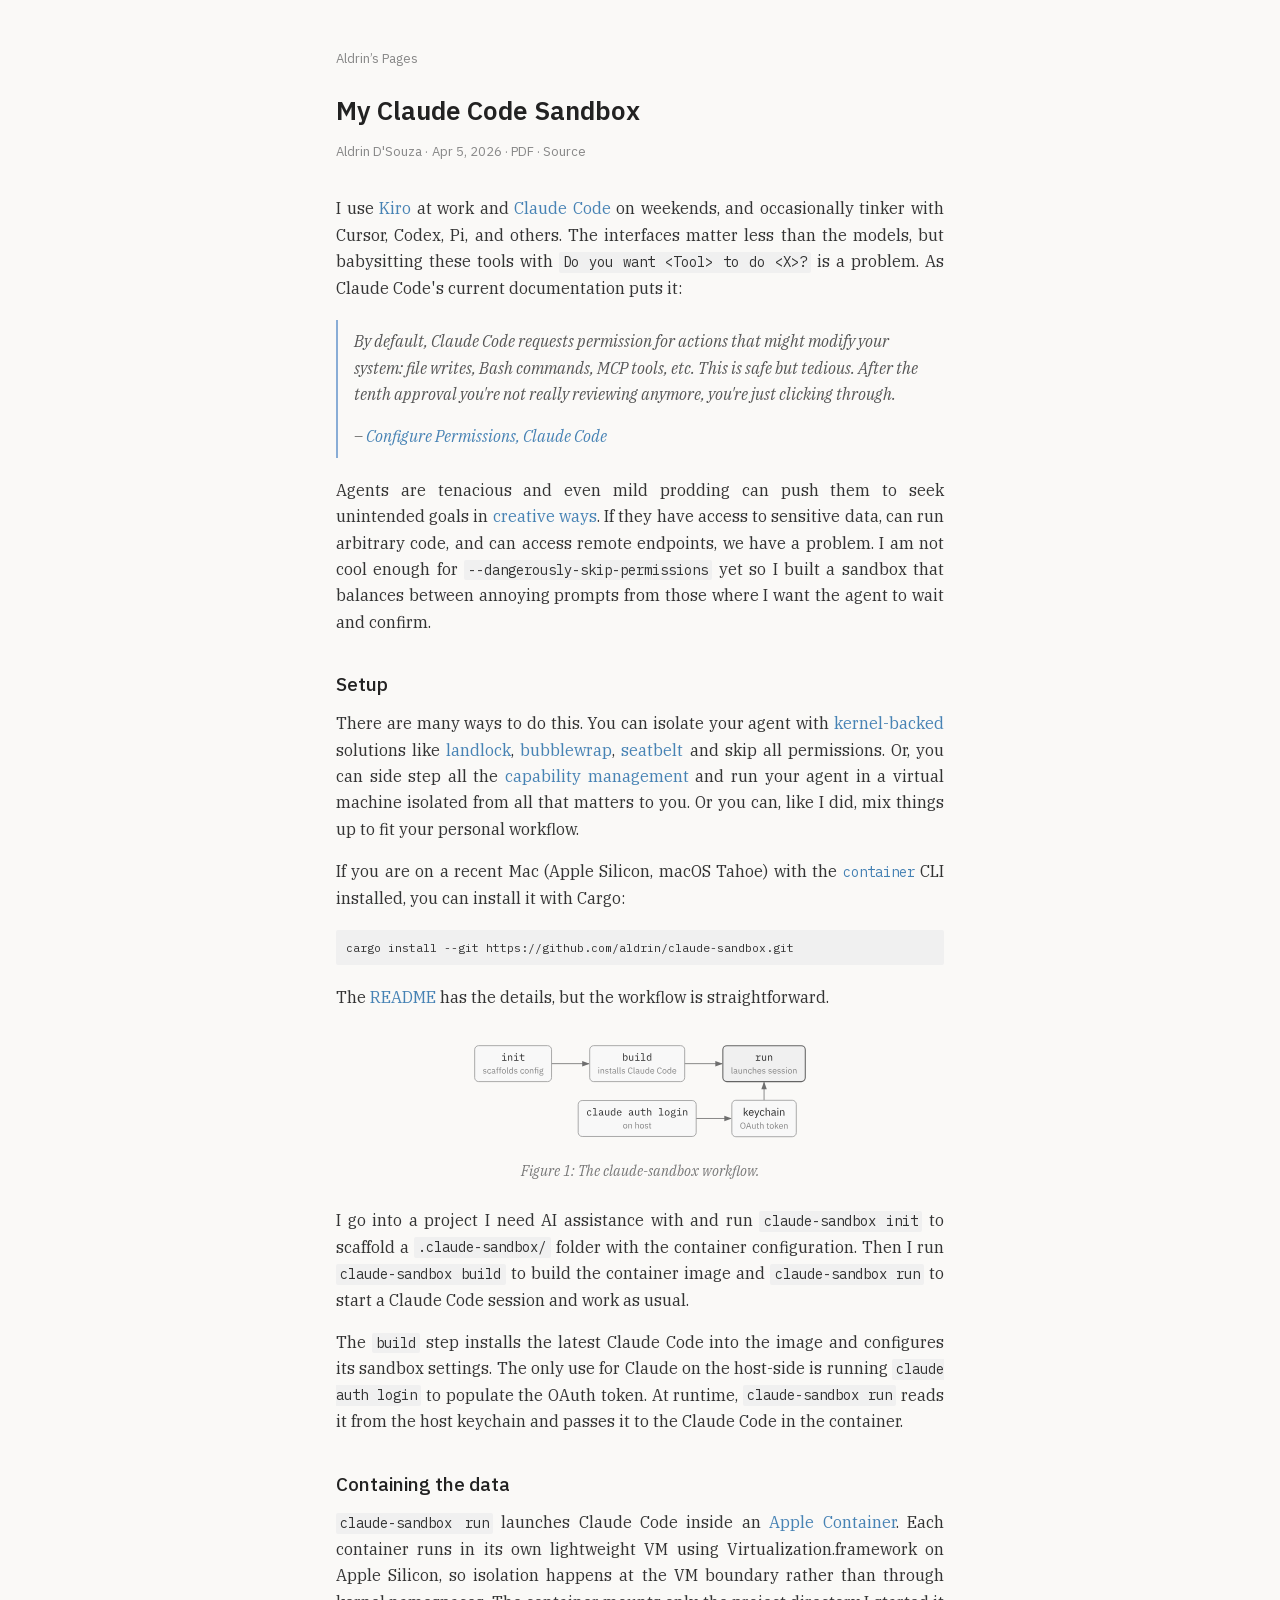
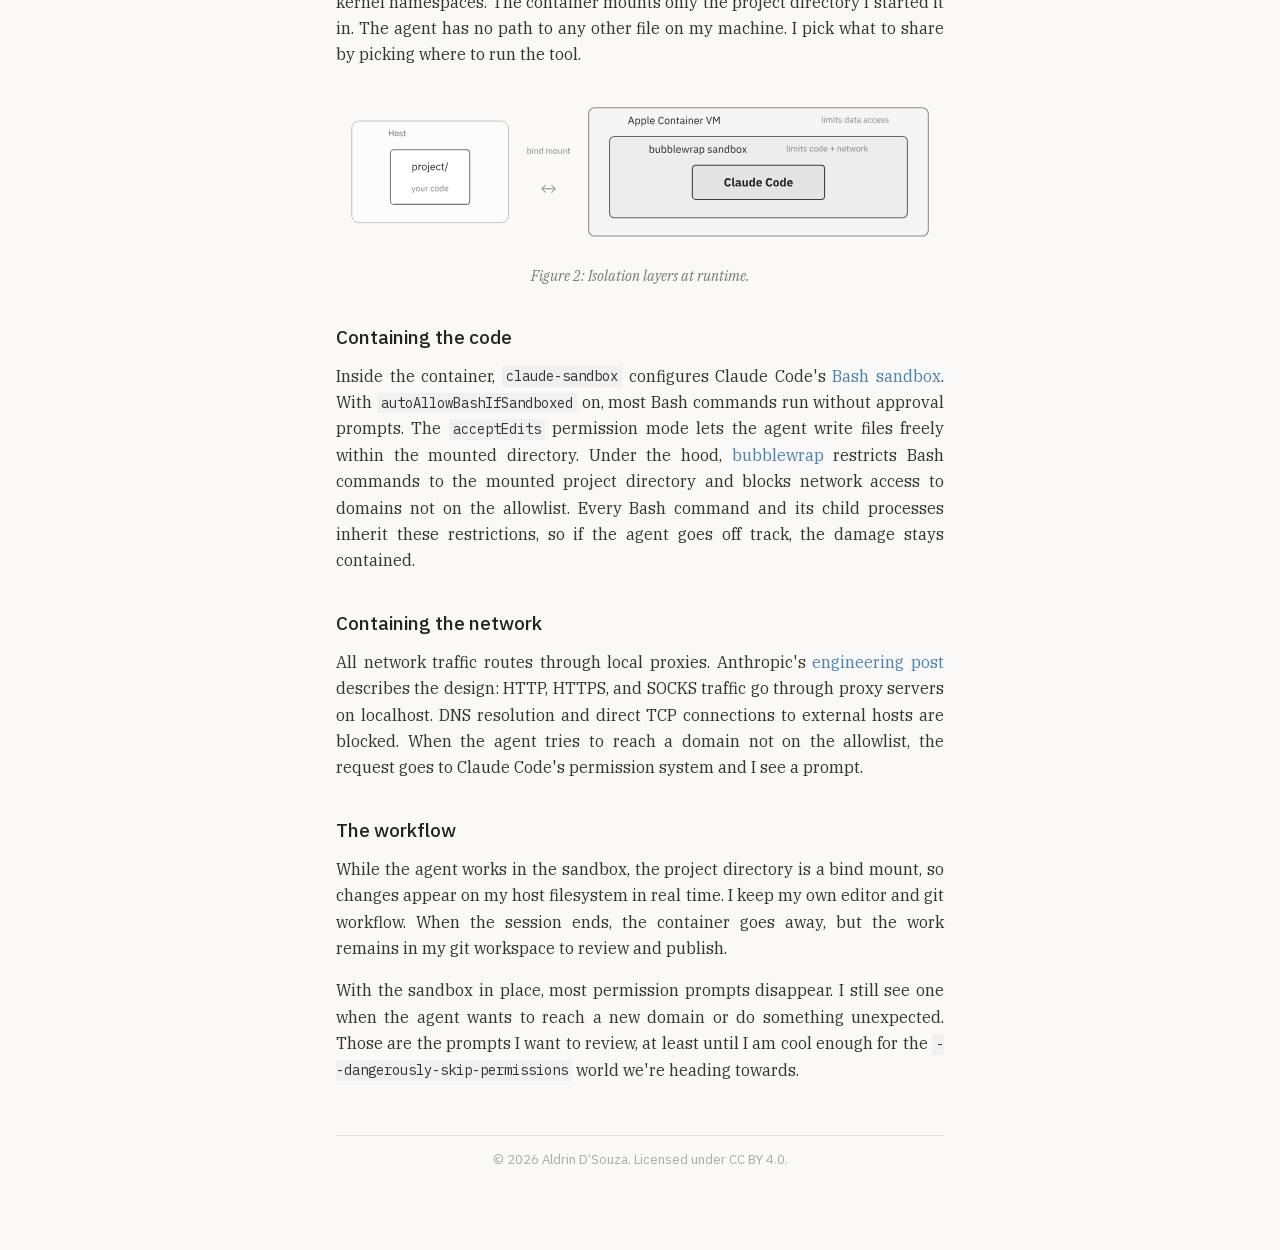
==== commit 0f2dd445: "revise sandbox article" ====
--- a/docs/sandbox.html
+++ b/docs/sandbox.html
@@ -5,7 +5,7 @@
   <meta name="generator" content="pandoc" />
   <meta name="viewport" content="width=device-width, initial-scale=1.0, user-scalable=yes" />
   <meta name="author" content="Aldrin D'Souza" />
-  <title>On Permission Fatigue</title>
+  <title>My Claude Code Sandbox</title>
   <style>
     /* Default styles provided by pandoc.
     ** See https://pandoc.org/MANUAL.html#variables-for-html for config info.
@@ -75,66 +75,56 @@
   <link rel="stylesheet" href="document.css" />
 </head>
 <body>
-<nav class="home"><a href="index.html">← Other Pages</a></nav>
+<nav class="home"><a href="index.html">Aldrin’s Pages</a></nav>
 <header id="title-block-header">
-<h1 class="title">On Permission Fatigue</h1>
+<h1 class="title">My Claude Code Sandbox</h1>
 <p class="author">Aldrin D'Souza</p>
-<p class="date">2026-04-05 &middot; <a href="sandbox.pdf">PDF</a></p>
+<p class="date">Apr 5, 2026 &middot; <a href="sandbox.pdf">PDF</a> &middot; <a href="https://github.com/aldrin/pages/blob/main/sandbox.org">Source</a></p>
 </header>
 <p>I use <a href="https://kiro.dev/cli/">Kiro</a> at work and <a
 href="https://code.claude.com/docs/en/overview">Claude Code</a> on
-weekends. I also occasionally tinker with Cursor, Codex, Pi, and others.
-The interfaces differ but these tools are all wrappers around models
-that are getting better at an astounding speed. It is clear that we are
-not going back to writing code the way we did in the recent past. It is
-also clear that babysitting these tools with <code
-class="verbatim">Do you want &lt;Tool&gt; to do &lt;X&gt;?</code> is
-already getting in the way. As Claude Code's current documentation puts
-it:</p>
+weekends, and occasionally tinker with Cursor, Codex, Pi, and others.
+The interfaces matter less than the models, but babysitting these tools
+with <code
+class="verbatim">Do you want &lt;Tool&gt; to do &lt;X&gt;?</code> is a
+problem. As Claude Code's current documentation puts it:</p>
 <blockquote>
 <p>By default, Claude Code requests permission for actions that might
 modify your system: file writes, Bash commands, MCP tools, etc. This is
-safe but tedious. After the tenth approval you’re not really reviewing
-anymore, you’re just clicking through.</p>
+safe but tedious. After the tenth approval you're not really reviewing
+anymore, you're just clicking through.</p>
 <p>– <a
-href="https://code.claude.com/docs/en/best-practices#configure-permissions">https://code.claude.com/docs/en/best-practices#configure-permissions</a></p>
+href="https://code.claude.com/docs/en/best-practices#configure-permissions">Configure
+Permissions, Claude Code</a></p>
 </blockquote>
-<p>We cannot address <em>safe but tedious</em> with <code
-class="verbatim">--dangerously-skip-permissions</code>. Agents are
-tenacious and even mild prodding can push them to seek unintended goals
-in <a
+<p>Agents are tenacious and even mild prodding can push them to seek
+unintended goals in <a
 href="https://ona.com/stories/how-claude-code-escapes-its-own-denylist-and-sandbox">creative
 ways</a>. If they have access to sensitive data, can run arbitrary code,
-and can access remote endpoints, we have a problem. This page shares how
-I use Apple Containers and Claude Code sandbox to contain this <a
-href="https://simonwillison.net/2025/Jun/16/the-lethal-trifect/">lethal
-trifecta</a> in my weekend projects.</p>
-<h1 id="my-claude-sandbox">My Claude Sandbox</h1>
-<p>I built <a href="https://github.com/aldrin/claude-sandbox"><code
-class="verbatim">claude-sandbox</code></a> to automate this setup. It
-requires macOS Tahoe on Apple Silicon with the <a
+and can access remote endpoints, we have a problem. I am not cool enough
+for <code class="verbatim">--dangerously-skip-permissions</code> yet so
+I built a sandbox that balances between annoying prompts from those
+where I want the agent to wait and confirm.</p>
+<h1 id="setup">Setup</h1>
+<p>There are many ways to do this. You can isolate your agent with <a
+href="https://nono.sh">kernel-backed</a> solutions like <a
+href="https://landlock.io">landlock</a>, <a
+href="https://github.com/containers/bubblewrap">bubblewrap</a>, <a
+href="https://theapplewiki.com/wiki/Dev:Seatbelt">seatbelt</a> and skip
+all permissions. Or, you can side step all the <a
+href="https://nono.sh/docs/cli/clients/claude-code">capability
+management</a> and run your agent in a virtual machine isolated from all
+that matters to you. Or you can, like I did, mix things up to fit your
+personal workflow.</p>
+<p>If you are on a recent Mac (Apple Silicon, macOS Tahoe) with the <a
 href="https://github.com/apple/container"><code
-class="verbatim">container</code></a> CLI installed. You can install it
+class="verbatim">container</code></a> CLI installed, you can install it
 with Cargo:</p>
 <div class="sourceCode" id="cb1" data-org-language="sh"><pre
 class="sourceCode bash"><code class="sourceCode bash"><span id="cb1-1"><a href="#cb1-1" aria-hidden="true" tabindex="-1"></a><span class="ex">cargo</span> install <span class="at">--git</span> https://github.com/aldrin/claude-sandbox.git</span></code></pre></div>
 <p>The <a
 href="https://github.com/aldrin/claude-sandbox/blob/main/README.md">README</a>
 has the details, but the workflow is straightforward.</p>
-<p>I go into a project I need AI assistance with and run <code
-class="verbatim">claude-sandbox init</code> to scaffold a <code
-class="verbatim">.claude-sandbox/</code> folder with the container
-configuration. Then I run <code
-class="verbatim">claude-sandbox build</code> to build the container
-image and <code class="verbatim">claude-sandbox run</code> to start a
-Claude Code session and work as usual. The <code
-class="verbatim">build</code> step installs the latest Claude Code into
-the image and configures its sandbox settings. The only use for Claude
-on the host-side is running <code
-class="verbatim">claude auth login</code> to populate the OAuth token.
-At runtime, <code class="verbatim">claude-sandbox run</code> reads it
-from the host keychain and passes it to the Claude Code instance inside
-the container.</p>
 <figure id="fig-sandbox">
 <svg class="typst-doc" viewBox="0 0 263.9849999055118 84.29300018897636" width="263.9849999055118pt" height="84.29300018897636pt" xmlns="http://www.w3.org/2000/svg" xmlns:xlink="http://www.w3.org/1999/xlink" xmlns:h5="http://www.w3.org/1999/xhtml">
     <g>
@@ -472,9 +462,23 @@
 
 <figcaption>Figure 1: The claude-sandbox workflow.</figcaption>
 </figure>
-<p>To limit the data the agent can access, <code
-class="verbatim">claude-sandbox run</code> launches Claude Code inside
-an <a href="https://github.com/apple/containerization">Apple
+<p>I go into a project I need AI assistance with and run <code
+class="verbatim">claude-sandbox init</code> to scaffold a <code
+class="verbatim">.claude-sandbox/</code> folder with the container
+configuration. Then I run <code
+class="verbatim">claude-sandbox build</code> to build the container
+image and <code class="verbatim">claude-sandbox run</code> to start a
+Claude Code session and work as usual.</p>
+<p>The <code class="verbatim">build</code> step installs the latest
+Claude Code into the image and configures its sandbox settings. The only
+use for Claude on the host-side is running <code
+class="verbatim">claude auth login</code> to populate the OAuth token.
+At runtime, <code class="verbatim">claude-sandbox run</code> reads it
+from the host keychain and passes it to the Claude Code in the
+container.</p>
+<h1 id="containing-the-data">Containing the data</h1>
+<p><code class="verbatim">claude-sandbox run</code> launches Claude Code
+inside an <a href="https://github.com/apple/containerization">Apple
 Container</a>. Each container runs in its own lightweight VM using
 Virtualization.framework on Apple Silicon, so isolation happens at the
 VM boundary rather than through kernel namespaces. The container mounts
@@ -828,32 +832,40 @@
 
 <figcaption>Figure 2: Isolation layers at runtime.</figcaption>
 </figure>
-<p>To limit the impact of arbitrary code, <code
-class="verbatim">claude-sandbox</code> configures Claude Code's <a
-href="https://code.claude.com/docs/en/sandboxing">Bash sandbox</a>
-inside the container. With <code
-class="verbatim">autoAllowBashIfSandboxed</code> on, Bash commands run
-without approval prompts. The <code class="verbatim">acceptEdits</code>
-permission mode lets the agent write files freely within the mounted
-directory. Under the hood, <a
+<h1 id="containing-the-code">Containing the code</h1>
+<p>Inside the container, <code class="verbatim">claude-sandbox</code>
+configures Claude Code's <a
+href="https://code.claude.com/docs/en/sandboxing">Bash sandbox</a>. With
+<code class="verbatim">autoAllowBashIfSandboxed</code> on, most Bash
+commands run without approval prompts. The <code
+class="verbatim">acceptEdits</code> permission mode lets the agent write
+files freely within the mounted directory. Under the hood, <a
 href="https://github.com/containers/bubblewrap">bubblewrap</a> restricts
 Bash commands to the mounted project directory and blocks network access
 to domains not on the allowlist. Every Bash command and its child
 processes inherit these restrictions, so if the agent goes off track,
 the damage stays contained.</p>
-<p>To limit connections to arbitrary endpoints, all network traffic
-routes through local proxies. Anthropic's <a
+<h1 id="containing-the-network">Containing the network</h1>
+<p>All network traffic routes through local proxies. Anthropic's <a
 href="https://www.anthropic.com/engineering/claude-code-sandboxing">engineering
 post</a> describes the design: HTTP, HTTPS, and SOCKS traffic go through
 proxy servers on localhost. DNS resolution and direct TCP connections to
 external hosts are blocked. When the agent tries to reach a domain not
 on the allowlist, the request goes to Claude Code's permission system
 and I see a prompt.</p>
-<p>While the agent does its thing in the sandbox, the project directory
-is a bind mount, so changes appear on my host filesystem in real time. I
-keep my own editor and git workflow. When the session ends, the
-container goes away, but the work remains in my git workspace to review,
-refine, and publish. This page was written in one such session.</p>
+<h1 id="the-workflow">The workflow</h1>
+<p>While the agent works in the sandbox, the project directory is a bind
+mount, so changes appear on my host filesystem in real time. I keep my
+own editor and git workflow. When the session ends, the container goes
+away, but the work remains in my git workspace to review and
+publish.</p>
+<p>With the sandbox in place, most permission prompts disappear. I still
+see one when the agent wants to reach a new domain or do something
+unexpected. Those are the prompts I want to review, at least until I am
+cool enough for the <code
+class="verbatim">--dangerously-skip-permissions</code> world we're
+heading towards.</p>
 <footer>© 2026 Aldrin D’Souza. Licensed under <a href="https://creativecommons.org/licenses/by/4.0/">CC BY 4.0</a>.</footer>
+<script data-goatcounter="https://a1drin.goatcounter.com/count" async src="//gc.zgo.at/count.js"></script>
 </body>
 </html>
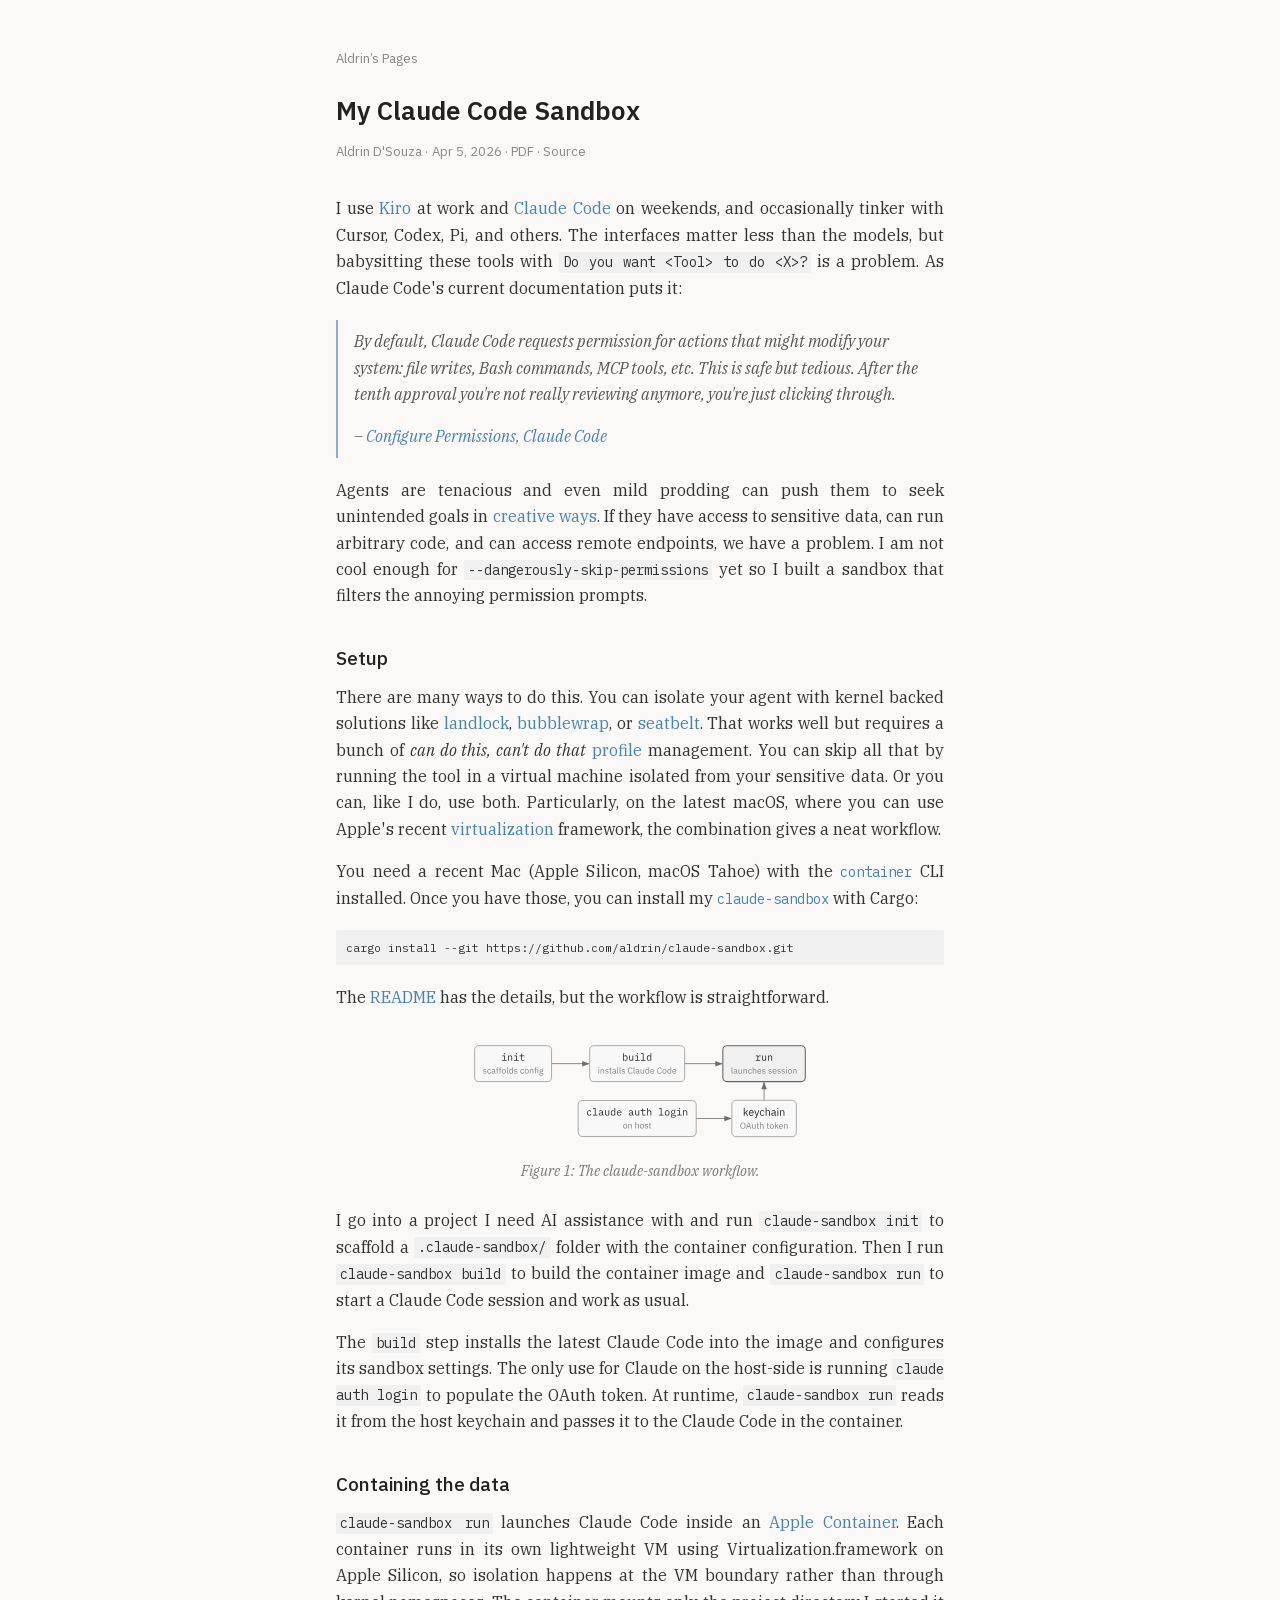
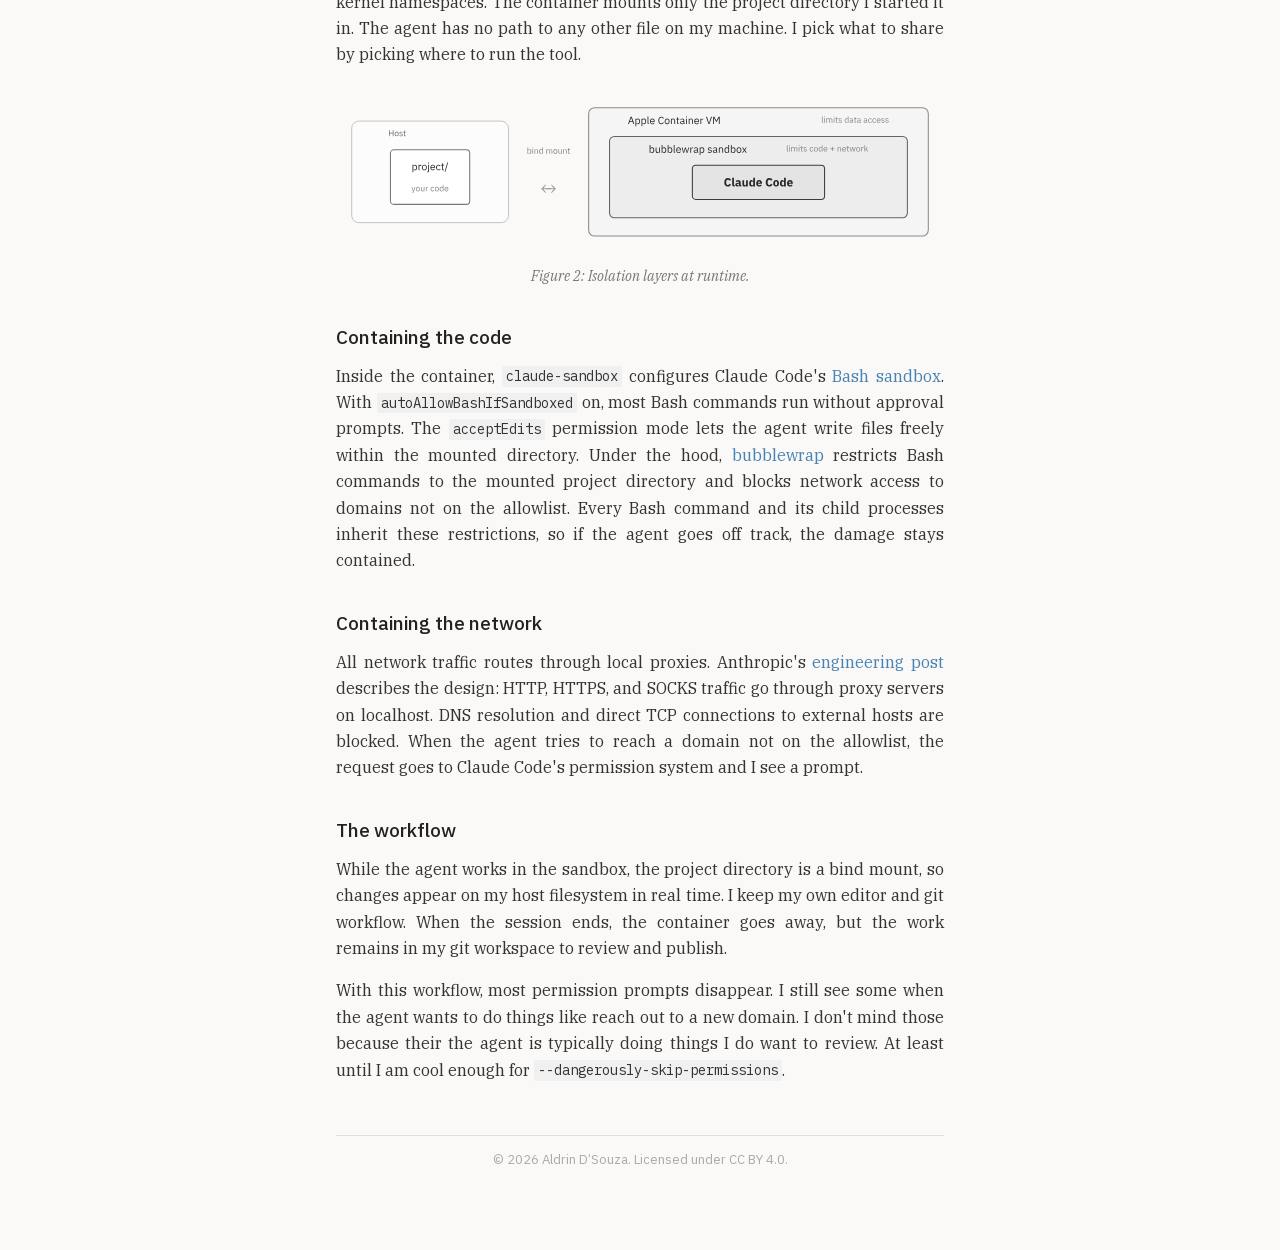
==== commit c6b18be9: "tweaks" ====
--- a/docs/sandbox.html
+++ b/docs/sandbox.html
@@ -5,6 +5,7 @@
   <meta name="generator" content="pandoc" />
   <meta name="viewport" content="width=device-width, initial-scale=1.0, user-scalable=yes" />
   <meta name="author" content="Aldrin D'Souza" />
+  <meta name="description" content="Using Apple Containers and Claude Code's sandbox to isolate AI agents from sensitive data, arbitrary code execution, and unrestricted network access." />
   <title>My Claude Code Sandbox</title>
   <style>
     /* Default styles provided by pandoc.
@@ -73,6 +74,10 @@
     code span.wa { font-style: italic; } /* Warning */
   </style>
   <link rel="stylesheet" href="document.css" />
+  <meta property="og:type" content="article" />
+  <meta property="og:url" content="https://aldrin.co/sandbox.html" />
+  <meta property="og:title" content="My Claude Code Sandbox" />
+  <meta property="og:description" content="Using Apple Containers and Claude Code's sandbox to isolate AI agents from sensitive data, arbitrary code execution, and unrestricted network access." />
 </head>
 <body>
 <nav class="home"><a href="index.html">Aldrin’s Pages</a></nav>
@@ -103,23 +108,26 @@
 ways</a>. If they have access to sensitive data, can run arbitrary code,
 and can access remote endpoints, we have a problem. I am not cool enough
 for <code class="verbatim">--dangerously-skip-permissions</code> yet so
-I built a sandbox that balances between annoying prompts from those
-where I want the agent to wait and confirm.</p>
+I built a sandbox that filters the annoying permission prompts.</p>
 <h1 id="setup">Setup</h1>
-<p>There are many ways to do this. You can isolate your agent with <a
-href="https://nono.sh">kernel-backed</a> solutions like <a
-href="https://landlock.io">landlock</a>, <a
-href="https://github.com/containers/bubblewrap">bubblewrap</a>, <a
-href="https://theapplewiki.com/wiki/Dev:Seatbelt">seatbelt</a> and skip
-all permissions. Or, you can side step all the <a
-href="https://nono.sh/docs/cli/clients/claude-code">capability
-management</a> and run your agent in a virtual machine isolated from all
-that matters to you. Or you can, like I did, mix things up to fit your
-personal workflow.</p>
-<p>If you are on a recent Mac (Apple Silicon, macOS Tahoe) with the <a
+<p>There are many ways to do this. You can isolate your agent with
+kernel backed solutions like <a href="https://landlock.io">landlock</a>,
+<a href="https://github.com/containers/bubblewrap">bubblewrap</a>, or <a
+href="https://theapplewiki.com/wiki/Dev:Seatbelt">seatbelt</a>. That
+works well but requires a bunch of <em>can do this, can't do that</em>
+<a href="https://nono.sh/docs/cli/clients/claude-code">profile</a>
+management. You can skip all that by running the tool in a virtual
+machine isolated from your sensitive data. Or you can, like I do, use
+both. Particularly, on the latest macOS, where you can use Apple's
+recent <a
+href="https://developer.apple.com/documentation/virtualization">virtualization</a>
+framework, the combination gives a neat workflow.</p>
+<p>You need a recent Mac (Apple Silicon, macOS Tahoe) with the <a
 href="https://github.com/apple/container"><code
-class="verbatim">container</code></a> CLI installed, you can install it
-with Cargo:</p>
+class="verbatim">container</code></a> CLI installed. Once you have
+those, you can install my <a
+href="https://github.com/aldrin/claude-sandbox"><code
+class="verbatim">claude-sandbox</code></a> with Cargo:</p>
 <div class="sourceCode" id="cb1" data-org-language="sh"><pre
 class="sourceCode bash"><code class="sourceCode bash"><span id="cb1-1"><a href="#cb1-1" aria-hidden="true" tabindex="-1"></a><span class="ex">cargo</span> install <span class="at">--git</span> https://github.com/aldrin/claude-sandbox.git</span></code></pre></div>
 <p>The <a
@@ -859,12 +867,11 @@
 own editor and git workflow. When the session ends, the container goes
 away, but the work remains in my git workspace to review and
 publish.</p>
-<p>With the sandbox in place, most permission prompts disappear. I still
-see one when the agent wants to reach a new domain or do something
-unexpected. Those are the prompts I want to review, at least until I am
-cool enough for the <code
-class="verbatim">--dangerously-skip-permissions</code> world we're
-heading towards.</p>
+<p>With this workflow, most permission prompts disappear. I still see
+some when the agent wants to do things like reach out to a new domain. I
+don't mind those because their the agent is typically doing things I do
+want to review. At least until I am cool enough for <code
+class="verbatim">--dangerously-skip-permissions</code>.</p>
 <footer>© 2026 Aldrin D’Souza. Licensed under <a href="https://creativecommons.org/licenses/by/4.0/">CC BY 4.0</a>.</footer>
 <script data-goatcounter="https://a1drin.goatcounter.com/count" async src="//gc.zgo.at/count.js"></script>
 </body>
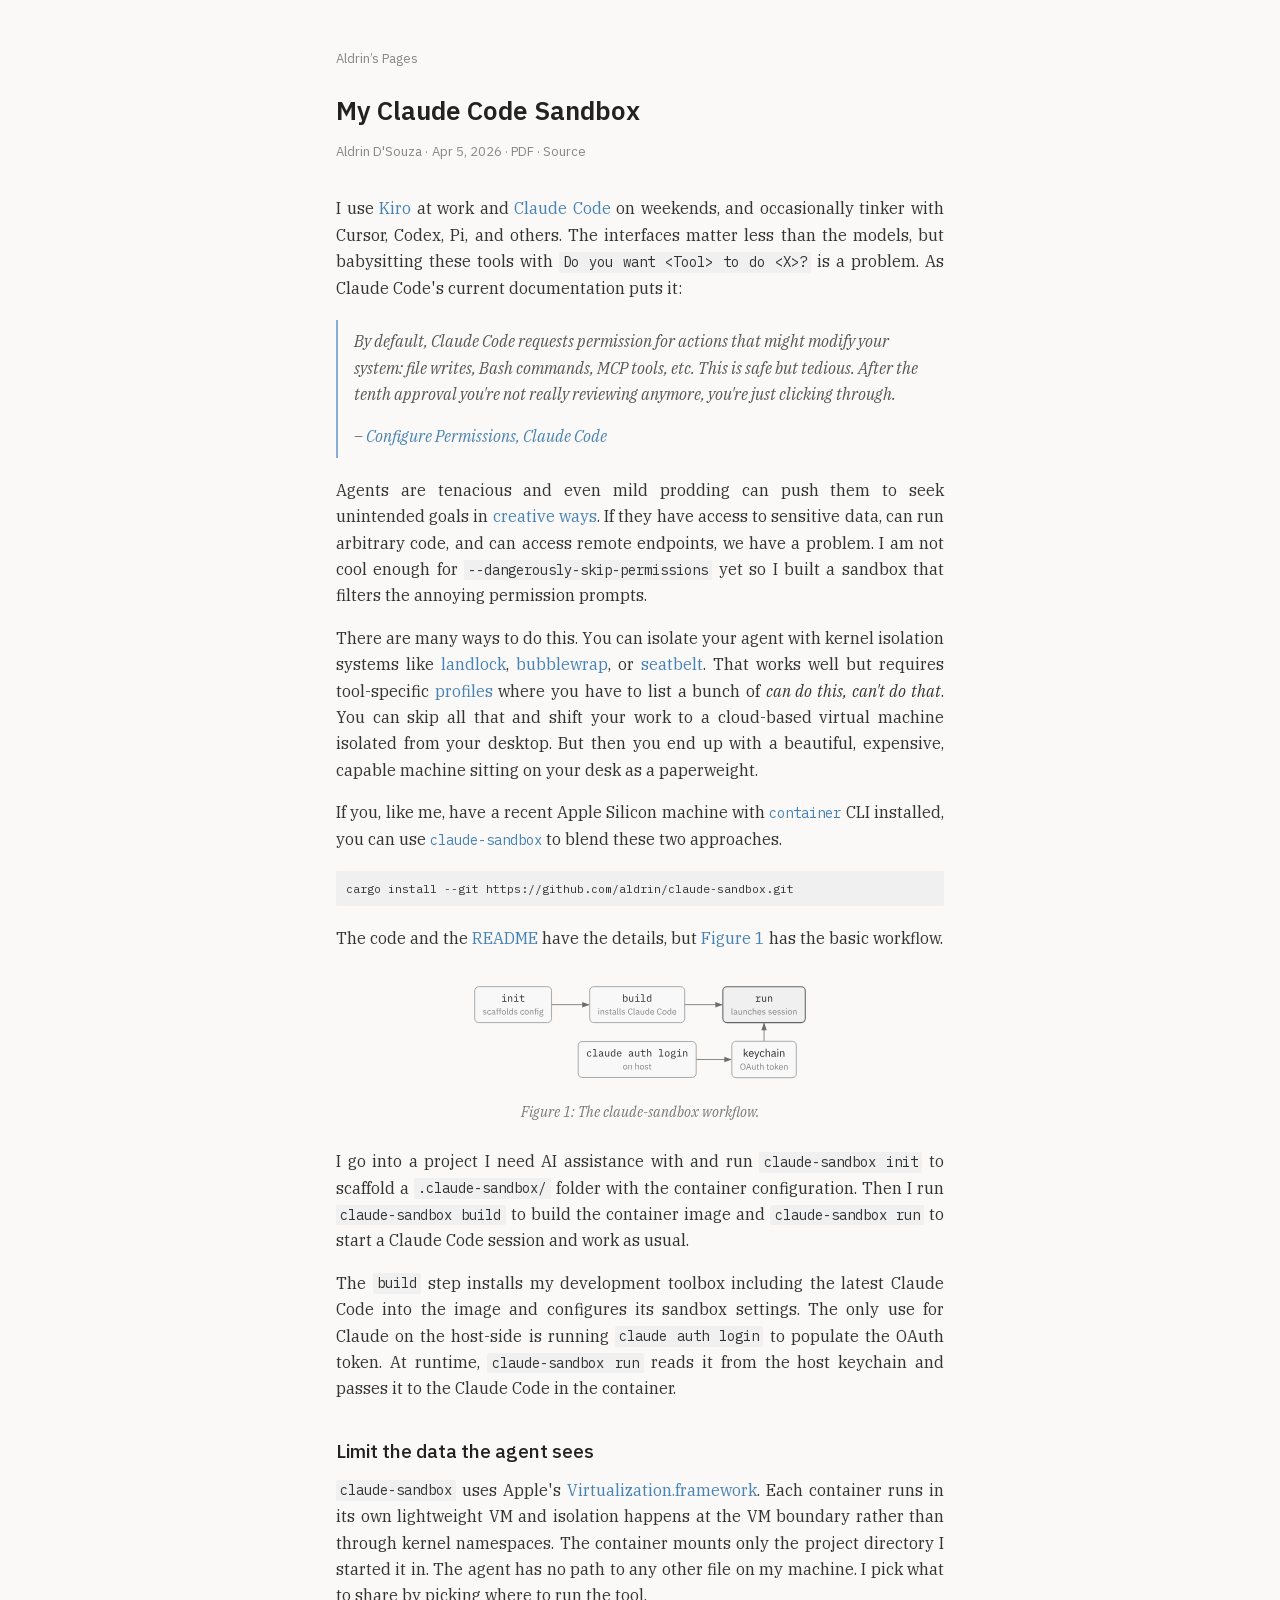
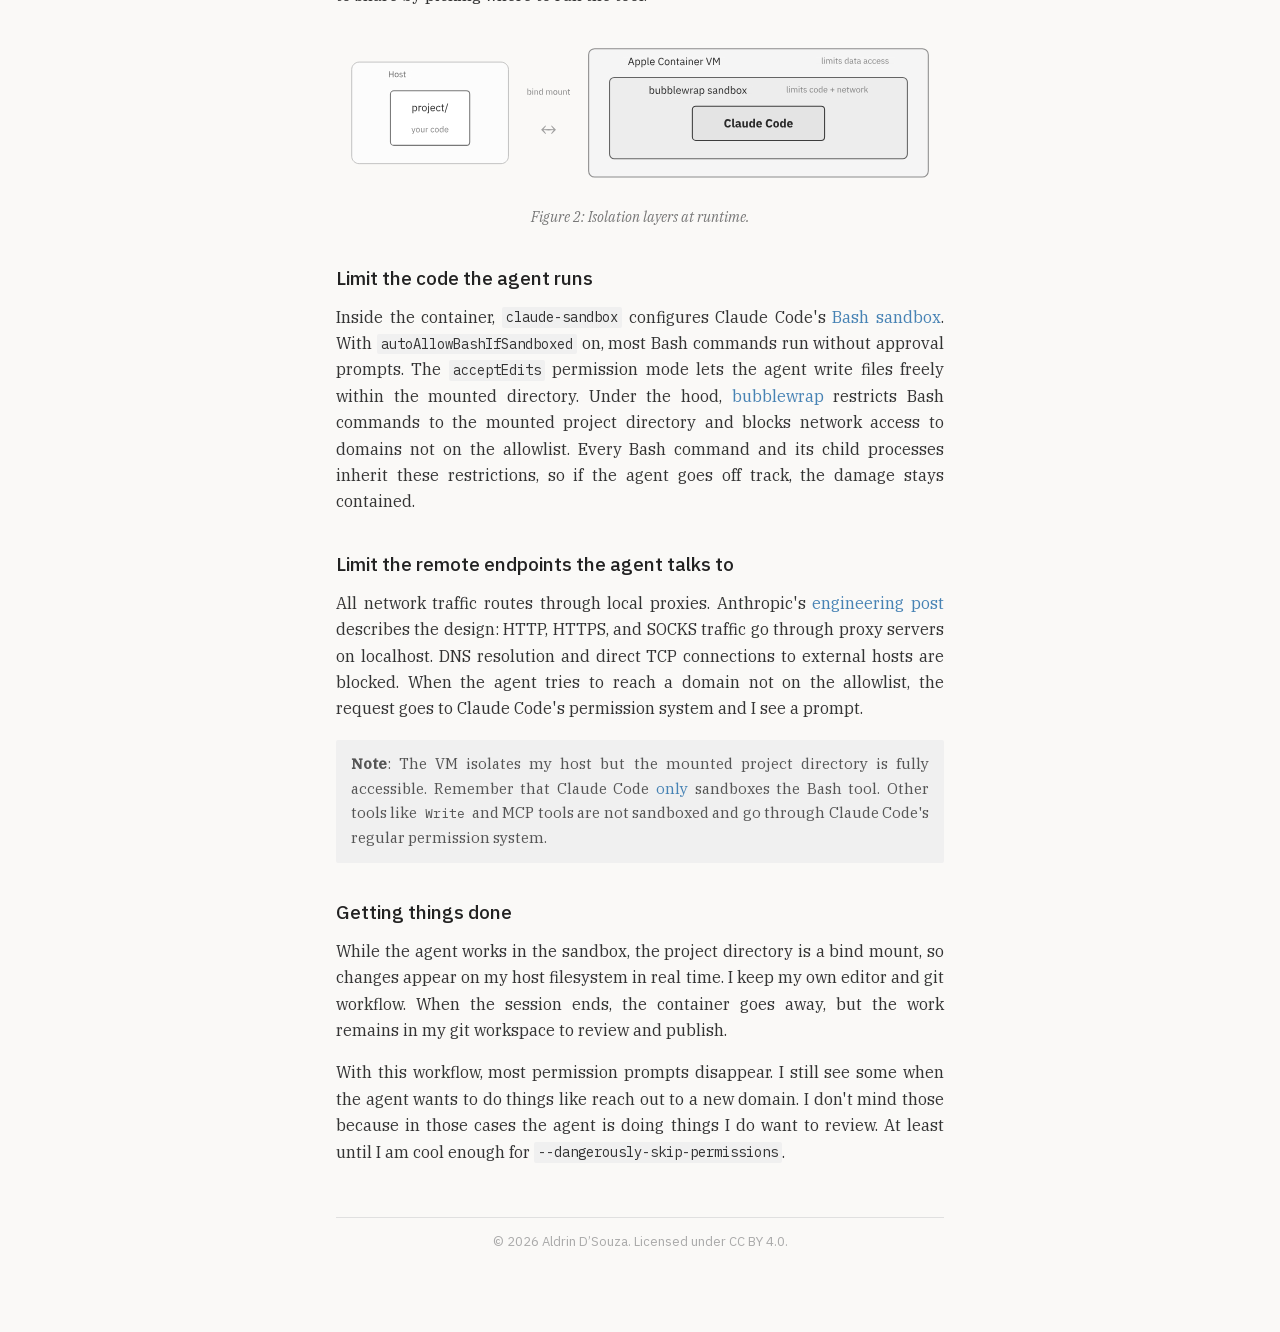
==== commit 9e80f090: "more tweaks" ====
--- a/docs/sandbox.html
+++ b/docs/sandbox.html
@@ -109,30 +109,29 @@
 and can access remote endpoints, we have a problem. I am not cool enough
 for <code class="verbatim">--dangerously-skip-permissions</code> yet so
 I built a sandbox that filters the annoying permission prompts.</p>
-<h1 id="setup">Setup</h1>
 <p>There are many ways to do this. You can isolate your agent with
-kernel backed solutions like <a href="https://landlock.io">landlock</a>,
-<a href="https://github.com/containers/bubblewrap">bubblewrap</a>, or <a
+kernel isolation systems like <a
+href="https://landlock.io">landlock</a>, <a
+href="https://github.com/containers/bubblewrap">bubblewrap</a>, or <a
 href="https://theapplewiki.com/wiki/Dev:Seatbelt">seatbelt</a>. That
-works well but requires a bunch of <em>can do this, can't do that</em>
-<a href="https://nono.sh/docs/cli/clients/claude-code">profile</a>
-management. You can skip all that by running the tool in a virtual
-machine isolated from your sensitive data. Or you can, like I do, use
-both. Particularly, on the latest macOS, where you can use Apple's
-recent <a
-href="https://developer.apple.com/documentation/virtualization">virtualization</a>
-framework, the combination gives a neat workflow.</p>
-<p>You need a recent Mac (Apple Silicon, macOS Tahoe) with the <a
+works well but requires tool-specific <a
+href="https://nono.sh/docs/cli/clients/claude-code">profiles</a> where
+you have to list a bunch of <em>can do this, can't do that</em>. You can
+skip all that and shift your work to a cloud-based virtual machine
+isolated from your desktop. But then you end up with a beautiful,
+expensive, capable machine sitting on your desk as a paperweight.</p>
+<p>If you, like me, have a recent Apple Silicon machine with <a
 href="https://github.com/apple/container"><code
-class="verbatim">container</code></a> CLI installed. Once you have
-those, you can install my <a
+class="verbatim">container</code></a> CLI installed, you can use <a
 href="https://github.com/aldrin/claude-sandbox"><code
-class="verbatim">claude-sandbox</code></a> with Cargo:</p>
+class="verbatim">claude-sandbox</code></a> to blend these two
+approaches.</p>
 <div class="sourceCode" id="cb1" data-org-language="sh"><pre
 class="sourceCode bash"><code class="sourceCode bash"><span id="cb1-1"><a href="#cb1-1" aria-hidden="true" tabindex="-1"></a><span class="ex">cargo</span> install <span class="at">--git</span> https://github.com/aldrin/claude-sandbox.git</span></code></pre></div>
-<p>The <a
+<p>The code and the <a
 href="https://github.com/aldrin/claude-sandbox/blob/main/README.md">README</a>
-has the details, but the workflow is straightforward.</p>
+have the details, but <a href="#fig-sandbox">Figure 1</a> has the basic
+workflow.</p>
 <figure id="fig-sandbox">
 <svg class="typst-doc" viewBox="0 0 263.9849999055118 84.29300018897636" width="263.9849999055118pt" height="84.29300018897636pt" xmlns="http://www.w3.org/2000/svg" xmlns:xlink="http://www.w3.org/1999/xlink" xmlns:h5="http://www.w3.org/1999/xhtml">
     <g>
@@ -477,22 +476,22 @@
 class="verbatim">claude-sandbox build</code> to build the container
 image and <code class="verbatim">claude-sandbox run</code> to start a
 Claude Code session and work as usual.</p>
-<p>The <code class="verbatim">build</code> step installs the latest
-Claude Code into the image and configures its sandbox settings. The only
-use for Claude on the host-side is running <code
-class="verbatim">claude auth login</code> to populate the OAuth token.
-At runtime, <code class="verbatim">claude-sandbox run</code> reads it
-from the host keychain and passes it to the Claude Code in the
-container.</p>
-<h1 id="containing-the-data">Containing the data</h1>
-<p><code class="verbatim">claude-sandbox run</code> launches Claude Code
-inside an <a href="https://github.com/apple/containerization">Apple
-Container</a>. Each container runs in its own lightweight VM using
-Virtualization.framework on Apple Silicon, so isolation happens at the
-VM boundary rather than through kernel namespaces. The container mounts
-only the project directory I started it in. The agent has no path to any
-other file on my machine. I pick what to share by picking where to run
-the tool.</p>
+<p>The <code class="verbatim">build</code> step installs my development
+toolbox including the latest Claude Code into the image and configures
+its sandbox settings. The only use for Claude on the host-side is
+running <code class="verbatim">claude auth login</code> to populate the
+OAuth token. At runtime, <code
+class="verbatim">claude-sandbox run</code> reads it from the host
+keychain and passes it to the Claude Code in the container.</p>
+<h1 id="limit-the-data-the-agent-sees">Limit the data the agent
+sees</h1>
+<p><code class="verbatim">claude-sandbox</code> uses Apple's <a
+href="https://github.com/apple/containerization">Virtualization.framework</a>.
+Each container runs in its own lightweight VM and isolation happens at
+the VM boundary rather than through kernel namespaces. The container
+mounts only the project directory I started it in. The agent has no path
+to any other file on my machine. I pick what to share by picking where
+to run the tool.</p>
 <figure id="fig-sandbox-runtime">
 <svg class="typst-doc" viewBox="0 0 465.371 122.282" width="465.371pt" height="122.282pt" xmlns="http://www.w3.org/2000/svg" xmlns:xlink="http://www.w3.org/1999/xlink" xmlns:h5="http://www.w3.org/1999/xhtml">
     <g>
@@ -840,7 +839,8 @@
 
 <figcaption>Figure 2: Isolation layers at runtime.</figcaption>
 </figure>
-<h1 id="containing-the-code">Containing the code</h1>
+<h1 id="limit-the-code-the-agent-runs">Limit the code the agent
+runs</h1>
 <p>Inside the container, <code class="verbatim">claude-sandbox</code>
 configures Claude Code's <a
 href="https://code.claude.com/docs/en/sandboxing">Bash sandbox</a>. With
@@ -853,7 +853,8 @@
 to domains not on the allowlist. Every Bash command and its child
 processes inherit these restrictions, so if the agent goes off track,
 the damage stays contained.</p>
-<h1 id="containing-the-network">Containing the network</h1>
+<h1 id="limit-the-remote-endpoints-the-agent-talks-to">Limit the remote
+endpoints the agent talks to</h1>
 <p>All network traffic routes through local proxies. Anthropic's <a
 href="https://www.anthropic.com/engineering/claude-code-sandboxing">engineering
 post</a> describes the design: HTTP, HTTPS, and SOCKS traffic go through
@@ -861,7 +862,15 @@
 external hosts are blocked. When the agent tries to reach a domain not
 on the allowlist, the request goes to Claude Code's permission system
 and I see a prompt.</p>
-<h1 id="the-workflow">The workflow</h1>
+<div class="aside">
+<p><strong>Note</strong>: The VM isolates my host but the mounted
+project directory is fully accessible. Remember that Claude Code <a
+href="https://code.claude.com/docs/en/sandboxing#what-sandboxing-does-not-cover">only</a>
+sandboxes the Bash tool. Other tools like <code
+class="verbatim">Write</code> and MCP tools are not sandboxed and go
+through Claude Code's regular permission system.</p>
+</div>
+<h1 id="getting-things-done">Getting things done</h1>
 <p>While the agent works in the sandbox, the project directory is a bind
 mount, so changes appear on my host filesystem in real time. I keep my
 own editor and git workflow. When the session ends, the container goes
@@ -869,7 +878,7 @@
 publish.</p>
 <p>With this workflow, most permission prompts disappear. I still see
 some when the agent wants to do things like reach out to a new domain. I
-don't mind those because their the agent is typically doing things I do
+don't mind those because in those cases the agent is doing things I do
 want to review. At least until I am cool enough for <code
 class="verbatim">--dangerously-skip-permissions</code>.</p>
 <footer>© 2026 Aldrin D’Souza. Licensed under <a href="https://creativecommons.org/licenses/by/4.0/">CC BY 4.0</a>.</footer>
--- a/docs/document.css
+++ b/docs/document.css
@@ -328,6 +328,7 @@
   font-size: 15px;
   color: #555;
 }
+div.aside > :last-child { margin-bottom: 0; }
 
 div.callout {
   padding: 0.8em 1em;
@@ -376,6 +377,7 @@
   padding: 0.8em 1em;
   margin: 1.2em 0;
 }
+div.key > :last-child { margin-bottom: 0; }
 
 div.twocol {
   display: grid;
